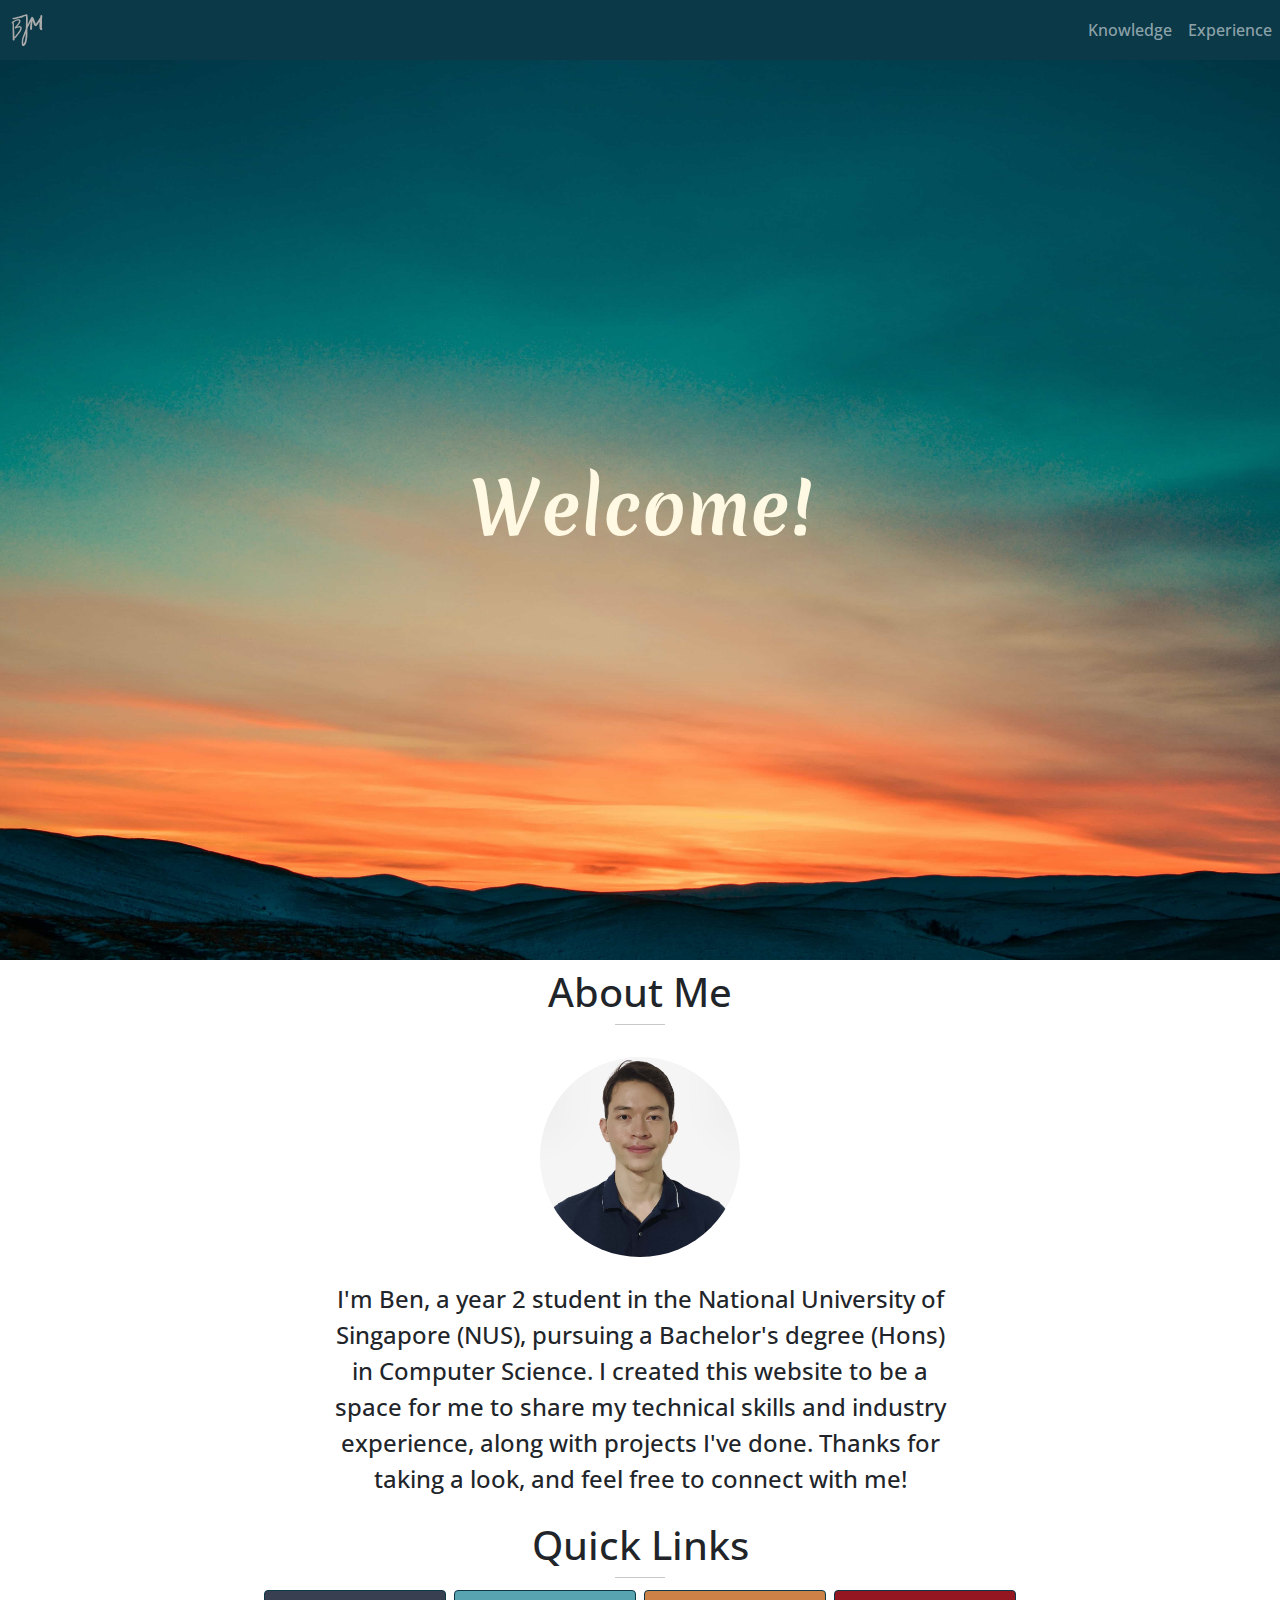
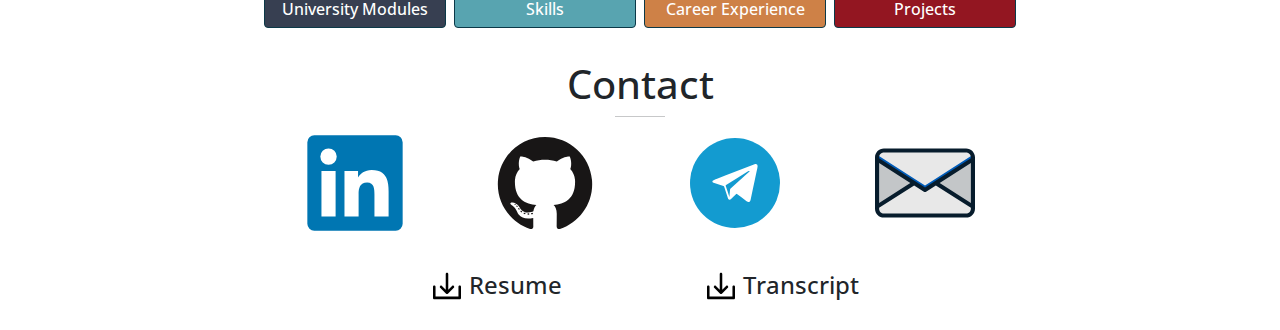
==== index.html @ 236664b8 "Updates" ====
<!DOCTYPE html>
<html lang="en">
  <head>
    <!-- Global site tag (gtag.js) - Google Analytics -->
    <script
      async
      src="https://www.googletagmanager.com/gtag/js?id=G-SVXB49MSFY"
    ></script>
    <script>
      window.dataLayer = window.dataLayer || [];
      function gtag() {
        dataLayer.push(arguments);
      }
      gtag('js', new Date());

      gtag('config', 'G-SVXB49MSFY');
    </script>
    <meta charset="UTF-8" />
    <meta http-equiv="X-UA-Compatible" content="IE=edge" />
    <meta name="viewport" content="width=device-width, initial-scale=1.0" />
    <title>Ben's Portfolio Website</title>
  <link rel="icon" href="favicon.ico"><script defer src="runtime.c217356b092f03f977b6.js"></script><script defer src="52.1e3f04ad4dcc255082f7.js"></script><script defer src="760.24a365ca13cba66b0b05.js"></script><script defer src="home.55bccfc4b41905b568b4.js"></script><link href="760.css" rel="stylesheet"><link href="home.css" rel="stylesheet"></head>
  <body>
    <div id="root"><div><nav class="navbar navbar-expand-md navbar-dark bg-primary"><a href="/" class="px-2 rounded navbar-brand"><img src="[data-uri]" alt="ben murphy brand icon"/></a><button aria-controls="responsive-navbar-nav" type="button" aria-label="Toggle navigation" class="navbar-toggler collapsed"><span class="navbar-toggler-icon"></span></button><div class="justify-content-end navbar-collapse collapse" id="basic-navbar-nav"><div class="justify-content-end navbar-nav"><div class="d-flex justify-content-end nav-item"><a href="/knowledge" data-rr-ui-event-key="/knowledge" class="px-2 nav-link">Knowledge</a></div><div class="d-flex justify-content-end nav-item"><a href="/experience" data-rr-ui-event-key="/experience" class="px-2 nav-link">Experience</a></div></div></div></nav><div class="h-100"><div style="background-image:url(59c0f4b8a3cc006a6862.jpg)" class="pRMSuhh6KM10l_cToaVJ container-fluid"><div class="qbRe5nEzopXJZU72MYlk"><h1 class="w44pbPYp20YWPincSZYt" style="transform:translateY(-200px) translateZ(0)">Welcome!</h1></div></div><div class="container-fluid"><div class="hVRzAN3r9td1y17lsSKr py-2 undefined container"><div class="row"><div class="align-items-center col"><h1 class="display-6 mb-2 text-center">About Me</h1><hr class="G1sEQb6m9oGeeUfEAtK7"/></div></div></div><div class="pt-4 row"><div class="d-flex justify-content-center col"><img src="21e5ff1b25513e3d80ad.jpg" alt="portrait photo of Ben Murphy" class="R7CqzLuoCFwR6oRO8CN4"/></div></div><div class="pt-4 justify-content-center row"><div class="align-items-center col-xl-6 col-lg-7"><p class="fs-4 text-center">I&#x27;m Ben, a year 2 student in the National University of Singapore (NUS), pursuing a Bachelor&#x27;s degree (Hons) in Computer Science. I created this website to be a space for me to share my technical skills and industry experience, along with projects I&#x27;ve done. Thanks for taking a look, and feel free to connect with me!</p></div></div></div><div class="pb-4 px-4 container-fluid"><div class=" py-2 undefined container"><div class="row"><div class="align-items-center col"><h1 class="display-6 mb-2 text-center">Quick Links</h1><hr class="G1sEQb6m9oGeeUfEAtK7"/></div></div></div><div class="container"><div class="justify-content-center row"><div class="d-flex justify-content-center align-items-stretch col-12 col-sm-3 col-xl-2 gy-1 gx-2 col"><a role="button" tabindex="0" href="/knowledge?modules" style="background-color:#373F51" class="Rr9ZcGIOJCmyn16mK4u4 w-100 btn btn-primary">University Modules</a></div><div class="d-flex justify-content-center align-items-stretch col-12 col-sm-3 col-xl-2 gy-1 gx-2 col"><a role="button" tabindex="0" href="/knowledge?skills" style="background-color:#58A4B0" class="Rr9ZcGIOJCmyn16mK4u4 w-100 btn btn-primary">Skills</a></div><div class="d-flex justify-content-center align-items-stretch col-12 col-sm-3 col-xl-2 gy-1 gx-2 col"><a role="button" tabindex="0" href="/experience?careerExperience" style="background-color:#CE8147" class="Rr9ZcGIOJCmyn16mK4u4 w-100 btn btn-primary">Career Experience</a></div><div class="d-flex justify-content-center align-items-stretch col-12 col-sm-3 col-xl-2 gy-1 gx-2 col"><a role="button" tabindex="0" href="/experience?projects" style="background-color:#931621" class="Rr9ZcGIOJCmyn16mK4u4 w-100 btn btn-primary">Projects</a></div></div></div></div><div class="container"><div class=" py-2 undefined container"><div class="row"><div class="align-items-center col"><h1 class="display-6 mb-2 text-center">Contact</h1><hr class="G1sEQb6m9oGeeUfEAtK7"/></div></div></div><div class="my-2 justify-content-center row"><div class="d-flex g-0 justify-content-center align-items-center col-xl-2 col"><a href="https://www.linkedin.com/in/ben-murphyy" target="_blank" rel="noreferrer"><img src="[data-uri]" class="R1K8k8bAfkMiVHLncb9O"/></a></div><div class="d-flex g-0 justify-content-center align-items-center col-xl-2 col"><a href="https://github.com/benmurphyy" target="_blank" rel="noreferrer"><img src="[data-uri]" class="R1K8k8bAfkMiVHLncb9O"/></a></div><div class="d-flex g-0 justify-content-center align-items-center col-xl-2 col"><a href="https://t.me/murph99" target="_blank" rel="noreferrer"><img src="[data-uri]" class="R1K8k8bAfkMiVHLncb9O"/></a></div><div class="d-flex g-0 justify-content-center align-items-center col-xl-2 col"><a href="mailto:benmurphyyy99@gmail.com" target="_blank" rel="noreferrer"><img src="[data-uri]" class="R1K8k8bAfkMiVHLncb9O"/></a></div></div><div class="py-4 justify-content-center row"><div class="d-flex flex-column align-items-center col-sm-4 col-xl-3 col"><a class="N_VRJIPBVxEiU_AF7YUX" href="static/Resume_Ben_Murphy.pdf" target="_blank" rel="noreferrer" download=""><img src="[data-uri]" class="A4PAqWRWQX_EZgDmjdd5" alt="[object Object] download link"/><h4 class="text-center my-0">Resume</h4></a></div><div class="d-flex flex-column align-items-center col-sm-4 col-xl-3 col"><a class="N_VRJIPBVxEiU_AF7YUX" href="static/Transcript_Ben_Murphy.pdf" target="_blank" rel="noreferrer" download=""><img src="[data-uri]" class="A4PAqWRWQX_EZgDmjdd5" alt="[object Object] download link"/><h4 class="text-center my-0">Transcript</h4></a></div></div></div></div></div></div>
  </body>
</html>
---- 760.css ----
@font-face{font-family:"Open Sans";src:url(f0cdede053a22b990af8.ttf)}@font-face{font-family:"Merienda-Bold";src:url(38d48e86c0ff1ff84e1d.ttf)}/*!
 * Bootstrap v5.1.3 (https://getbootstrap.com/)
 * Copyright 2011-2021 The Bootstrap Authors
 * Copyright 2011-2021 Twitter, Inc.
 * Licensed under MIT (https://github.com/twbs/bootstrap/blob/main/LICENSE)
 */:root{--bs-blue: #0d6efd;--bs-indigo: #6610f2;--bs-purple: #6f42c1;--bs-pink: #d63384;--bs-red: #dc3545;--bs-orange: #fd7e14;--bs-yellow: #ffc107;--bs-green: #198754;--bs-teal: #20c997;--bs-cyan: #0dcaf0;--bs-white: #fff;--bs-gray: #6c757d;--bs-gray-dark: #343a40;--bs-gray-100: #f8f9fa;--bs-gray-200: #e9ecef;--bs-gray-300: #dee2e6;--bs-gray-400: #ced4da;--bs-gray-500: #adb5bd;--bs-gray-600: #6c757d;--bs-gray-700: #495057;--bs-gray-800: #343a40;--bs-gray-900: #212529;--bs-primary: #0b3948;--bs-secondary: #481a0b;--bs-success: #198754;--bs-info: #0dcaf0;--bs-warning: #ffc107;--bs-danger: #dc3545;--bs-light: #dbd7d2;--bs-dark: #212529;--bs-primary-rgb: 11, 57, 72;--bs-secondary-rgb: 72, 26, 11;--bs-success-rgb: 25, 135, 84;--bs-info-rgb: 13, 202, 240;--bs-warning-rgb: 255, 193, 7;--bs-danger-rgb: 220, 53, 69;--bs-light-rgb: 219, 215, 210;--bs-dark-rgb: 33, 37, 41;--bs-white-rgb: 255, 255, 255;--bs-black-rgb: 0, 0, 0;--bs-body-color-rgb: 33, 37, 41;--bs-body-bg-rgb: 255, 255, 255;--bs-font-sans-serif: "Open Sans", sans-serif;--bs-font-monospace: SFMono-Regular, Menlo, Monaco, Consolas, "Liberation Mono", "Courier New", monospace;--bs-gradient: linear-gradient(180deg, rgba(255, 255, 255, 0.15), rgba(255, 255, 255, 0));--bs-body-font-family: var(--bs-font-sans-serif);--bs-body-font-size: 1rem;--bs-body-font-weight: 400;--bs-body-line-height: 1.5;--bs-body-color: #212529;--bs-body-bg: #fff}*,*::before,*::after{box-sizing:border-box}@media(prefers-reduced-motion: no-preference){:root{scroll-behavior:smooth}}body{margin:0;font-family:"Open Sans", sans-serif;font-family:var(--bs-body-font-family);font-size:1rem;font-size:var(--bs-body-font-size);font-weight:400;font-weight:var(--bs-body-font-weight);line-height:1.5;line-height:var(--bs-body-line-height);color:#212529;color:var(--bs-body-color);text-align:var(--bs-body-text-align);background-color:#fff;background-color:var(--bs-body-bg);-webkit-text-size-adjust:100%;-webkit-tap-highlight-color:rgba(0,0,0,0)}hr{margin:1rem 0;color:inherit;background-color:currentColor;border:0;opacity:.25}hr:not([size]){height:1px}h6,.h6,h5,.h5,h4,.h4,h3,.h3,h2,.h2,h1,.h1{margin-top:0;margin-bottom:.5rem;font-weight:500;line-height:1.2}h1,.h1{font-size:calc(1.375rem + 1.5vw)}@media(min-width: 1200px){h1,.h1{font-size:2.5rem}}h2,.h2{font-size:calc(1.325rem + 0.9vw)}@media(min-width: 1200px){h2,.h2{font-size:2rem}}h3,.h3{font-size:calc(1.3rem + 0.6vw)}@media(min-width: 1200px){h3,.h3{font-size:1.75rem}}h4,.h4{font-size:calc(1.275rem + 0.3vw)}@media(min-width: 1200px){h4,.h4{font-size:1.5rem}}h5,.h5{font-size:1.25rem}h6,.h6{font-size:1rem}p{margin-top:0;margin-bottom:1rem}abbr[title],abbr[data-bs-original-title]{-webkit-text-decoration:underline dotted;text-decoration:underline dotted;cursor:help;-webkit-text-decoration-skip-ink:none;text-decoration-skip-ink:none}address{margin-bottom:1rem;font-style:normal;line-height:inherit}ol,ul{padding-left:2rem}ol,ul,dl{margin-top:0;margin-bottom:1rem}ol ol,ul ul,ol ul,ul ol{margin-bottom:0}dt{font-weight:700}dd{margin-bottom:.5rem;margin-left:0}blockquote{margin:0 0 1rem}b,strong{font-weight:bolder}small,.small{font-size:0.875em}mark,.mark{padding:.2em;background-color:#fcf8e3}sub,sup{position:relative;font-size:0.75em;line-height:0;vertical-align:baseline}sub{bottom:-0.25em}sup{top:-0.5em}a{color:#0b3948;text-decoration:underline}a:hover{color:#092e3a}a:not([href]):not([class]),a:not([href]):not([class]):hover{color:inherit;text-decoration:none}pre,code,kbd,samp{font-family:SFMono-Regular, Menlo, Monaco, Consolas, "Liberation Mono", "Courier New", monospace;font-family:var(--bs-font-monospace);font-size:1em;direction:ltr /* rtl:ignore */;unicode-bidi:bidi-override}pre{display:block;margin-top:0;margin-bottom:1rem;overflow:auto;font-size:0.875em}pre code{font-size:inherit;color:inherit;word-break:normal}code{font-size:0.875em;color:#d63384;word-wrap:break-word}a>code{color:inherit}kbd{padding:.2rem .4rem;font-size:0.875em;color:#fff;background-color:#212529;border-radius:.2rem}kbd kbd{padding:0;font-size:1em;font-weight:700}figure{margin:0 0 1rem}img,svg{vertical-align:middle}table{caption-side:bottom;border-collapse:collapse}caption{padding-top:.5rem;padding-bottom:.5rem;color:#6c757d;text-align:left}th{text-align:inherit;text-align:-webkit-match-parent}thead,tbody,tfoot,tr,td,th{border-color:inherit;border-style:solid;border-width:0}label{display:inline-block}button{border-radius:0}button:focus:not(.focus-visible){outline:0}button:focus:not(:focus-visible){outline:0}input,button,select,optgroup,textarea{margin:0;font-family:inherit;font-size:inherit;line-height:inherit}button,select{text-transform:none}[role=button]{cursor:pointer}select{word-wrap:normal}select:disabled{opacity:1}[list]::-webkit-calendar-picker-indicator{display:none}button,[type=button],[type=reset],[type=submit]{-webkit-appearance:button}button:not(:disabled),[type=button]:not(:disabled),[type=reset]:not(:disabled),[type=submit]:not(:disabled){cursor:pointer}::-moz-focus-inner{padding:0;border-style:none}textarea{resize:vertical}fieldset{min-width:0;padding:0;margin:0;border:0}legend{float:left;width:100%;padding:0;margin-bottom:.5rem;font-size:calc(1.275rem + 0.3vw);line-height:inherit}@media(min-width: 1200px){legend{font-size:1.5rem}}legend+*{clear:left}::-webkit-datetime-edit-fields-wrapper,::-webkit-datetime-edit-text,::-webkit-datetime-edit-minute,::-webkit-datetime-edit-hour-field,::-webkit-datetime-edit-day-field,::-webkit-datetime-edit-month-field,::-webkit-datetime-edit-year-field{padding:0}::-webkit-inner-spin-button{height:auto}[type=search]{outline-offset:-2px;-webkit-appearance:textfield}::-webkit-search-decoration{-webkit-appearance:none}::-webkit-color-swatch-wrapper{padding:0}::-webkit-file-upload-button{font:inherit}::file-selector-button{font:inherit}::-webkit-file-upload-button{font:inherit;-webkit-appearance:button}output{display:inline-block}iframe{border:0}summary{display:list-item;cursor:pointer}progress{vertical-align:baseline}[hidden]{display:none !important}.lead{font-size:1.25rem;font-weight:300}.display-1{font-size:calc(1.625rem + 4.5vw);font-weight:300;line-height:1.2}@media(min-width: 1200px){.display-1{font-size:5rem}}.display-2{font-size:calc(1.575rem + 3.9vw);font-weight:300;line-height:1.2}@media(min-width: 1200px){.display-2{font-size:4.5rem}}.display-3{font-size:calc(1.525rem + 3.3vw);font-weight:300;line-height:1.2}@media(min-width: 1200px){.display-3{font-size:4rem}}.display-4{font-size:calc(1.475rem + 2.7vw);font-weight:300;line-height:1.2}@media(min-width: 1200px){.display-4{font-size:3.5rem}}.display-5{font-size:calc(1.425rem + 2.1vw);font-weight:300;line-height:1.2}@media(min-width: 1200px){.display-5{font-size:3rem}}.display-6{font-size:calc(1.375rem + 1.5vw);font-weight:300;line-height:1.2}@media(min-width: 1200px){.display-6{font-size:2.5rem}}.list-unstyled{padding-left:0;list-style:none}.list-inline{padding-left:0;list-style:none}.list-inline-item{display:inline-block}.list-inline-item:not(:last-child){margin-right:.5rem}.initialism{font-size:0.875em;text-transform:uppercase}.blockquote{margin-bottom:1rem;font-size:1.25rem}.blockquote>:last-child{margin-bottom:0}.blockquote-footer{margin-top:-1rem;margin-bottom:1rem;font-size:0.875em;color:#6c757d}.blockquote-footer::before{content:"— "}.img-fluid{max-width:100%;height:auto}.img-thumbnail{padding:.25rem;background-color:#fff;border:1px solid #dee2e6;border-radius:.25rem;max-width:100%;height:auto}.figure{display:inline-block}.figure-img{margin-bottom:.5rem;line-height:1}.figure-caption{font-size:0.875em;color:#6c757d}.container,.container-fluid,.container-xxl,.container-xl,.container-lg,.container-md,.container-sm{width:100%;padding-right:0.75rem;padding-right:var(--bs-gutter-x, 0.75rem);padding-left:0.75rem;padding-left:var(--bs-gutter-x, 0.75rem);margin-right:auto;margin-left:auto}@media(min-width: 576px){.container-sm,.container{max-width:540px}}@media(min-width: 768px){.container-md,.container-sm,.container{max-width:720px}}@media(min-width: 992px){.container-lg,.container-md,.container-sm,.container{max-width:960px}}@media(min-width: 1200px){.container-xl,.container-lg,.container-md,.container-sm,.container{max-width:1140px}}@media(min-width: 1400px){.container-xxl,.container-xl,.container-lg,.container-md,.container-sm,.container{max-width:1320px}}.row{--bs-gutter-x: 1.5rem;--bs-gutter-y: 0;display:flex;flex-wrap:wrap;margin-top:calc(-1*var(--bs-gutter-y));margin-right:calc(-0.5*var(--bs-gutter-x));margin-left:calc(-0.5*var(--bs-gutter-x))}.row>*{flex-shrink:0;width:100%;max-width:100%;padding-right:calc(var(--bs-gutter-x)*.5);padding-left:calc(var(--bs-gutter-x)*.5);margin-top:var(--bs-gutter-y)}.col{flex:1 0 0%}.row-cols-auto>*{flex:0 0 auto;width:auto}.row-cols-1>*{flex:0 0 auto;width:100%}.row-cols-2>*{flex:0 0 auto;width:50%}.row-cols-3>*{flex:0 0 auto;width:33.3333333333%}.row-cols-4>*{flex:0 0 auto;width:25%}.row-cols-5>*{flex:0 0 auto;width:20%}.row-cols-6>*{flex:0 0 auto;width:16.6666666667%}.col-auto{flex:0 0 auto;width:auto}.col-1{flex:0 0 auto;width:8.33333333%}.col-2{flex:0 0 auto;width:16.66666667%}.col-3{flex:0 0 auto;width:25%}.col-4{flex:0 0 auto;width:33.33333333%}.col-5{flex:0 0 auto;width:41.66666667%}.col-6{flex:0 0 auto;width:50%}.col-7{flex:0 0 auto;width:58.33333333%}.col-8{flex:0 0 auto;width:66.66666667%}.col-9{flex:0 0 auto;width:75%}.col-10{flex:0 0 auto;width:83.33333333%}.col-11{flex:0 0 auto;width:91.66666667%}.col-12{flex:0 0 auto;width:100%}.offset-1{margin-left:8.33333333%}.offset-2{margin-left:16.66666667%}.offset-3{margin-left:25%}.offset-4{margin-left:33.33333333%}.offset-5{margin-left:41.66666667%}.offset-6{margin-left:50%}.offset-7{margin-left:58.33333333%}.offset-8{margin-left:66.66666667%}.offset-9{margin-left:75%}.offset-10{margin-left:83.33333333%}.offset-11{margin-left:91.66666667%}.g-0,.gx-0{--bs-gutter-x: 0}.g-0,.gy-0{--bs-gutter-y: 0}.g-1,.gx-1{--bs-gutter-x: 0.25rem}.g-1,.gy-1{--bs-gutter-y: 0.25rem}.g-2,.gx-2{--bs-gutter-x: 0.5rem}.g-2,.gy-2{--bs-gutter-y: 0.5rem}.g-3,.gx-3{--bs-gutter-x: 1rem}.g-3,.gy-3{--bs-gutter-y: 1rem}.g-4,.gx-4{--bs-gutter-x: 1.5rem}.g-4,.gy-4{--bs-gutter-y: 1.5rem}.g-5,.gx-5{--bs-gutter-x: 3rem}.g-5,.gy-5{--bs-gutter-y: 3rem}@media(min-width: 576px){.col-sm{flex:1 0 0%}.row-cols-sm-auto>*{flex:0 0 auto;width:auto}.row-cols-sm-1>*{flex:0 0 auto;width:100%}.row-cols-sm-2>*{flex:0 0 auto;width:50%}.row-cols-sm-3>*{flex:0 0 auto;width:33.3333333333%}.row-cols-sm-4>*{flex:0 0 auto;width:25%}.row-cols-sm-5>*{flex:0 0 auto;width:20%}.row-cols-sm-6>*{flex:0 0 auto;width:16.6666666667%}.col-sm-auto{flex:0 0 auto;width:auto}.col-sm-1{flex:0 0 auto;width:8.33333333%}.col-sm-2{flex:0 0 auto;width:16.66666667%}.col-sm-3{flex:0 0 auto;width:25%}.col-sm-4{flex:0 0 auto;width:33.33333333%}.col-sm-5{flex:0 0 auto;width:41.66666667%}.col-sm-6{flex:0 0 auto;width:50%}.col-sm-7{flex:0 0 auto;width:58.33333333%}.col-sm-8{flex:0 0 auto;width:66.66666667%}.col-sm-9{flex:0 0 auto;width:75%}.col-sm-10{flex:0 0 auto;width:83.33333333%}.col-sm-11{flex:0 0 auto;width:91.66666667%}.col-sm-12{flex:0 0 auto;width:100%}.offset-sm-0{margin-left:0}.offset-sm-1{margin-left:8.33333333%}.offset-sm-2{margin-left:16.66666667%}.offset-sm-3{margin-left:25%}.offset-sm-4{margin-left:33.33333333%}.offset-sm-5{margin-left:41.66666667%}.offset-sm-6{margin-left:50%}.offset-sm-7{margin-left:58.33333333%}.offset-sm-8{margin-left:66.66666667%}.offset-sm-9{margin-left:75%}.offset-sm-10{margin-left:83.33333333%}.offset-sm-11{margin-left:91.66666667%}.g-sm-0,.gx-sm-0{--bs-gutter-x: 0}.g-sm-0,.gy-sm-0{--bs-gutter-y: 0}.g-sm-1,.gx-sm-1{--bs-gutter-x: 0.25rem}.g-sm-1,.gy-sm-1{--bs-gutter-y: 0.25rem}.g-sm-2,.gx-sm-2{--bs-gutter-x: 0.5rem}.g-sm-2,.gy-sm-2{--bs-gutter-y: 0.5rem}.g-sm-3,.gx-sm-3{--bs-gutter-x: 1rem}.g-sm-3,.gy-sm-3{--bs-gutter-y: 1rem}.g-sm-4,.gx-sm-4{--bs-gutter-x: 1.5rem}.g-sm-4,.gy-sm-4{--bs-gutter-y: 1.5rem}.g-sm-5,.gx-sm-5{--bs-gutter-x: 3rem}.g-sm-5,.gy-sm-5{--bs-gutter-y: 3rem}}@media(min-width: 768px){.col-md{flex:1 0 0%}.row-cols-md-auto>*{flex:0 0 auto;width:auto}.row-cols-md-1>*{flex:0 0 auto;width:100%}.row-cols-md-2>*{flex:0 0 auto;width:50%}.row-cols-md-3>*{flex:0 0 auto;width:33.3333333333%}.row-cols-md-4>*{flex:0 0 auto;width:25%}.row-cols-md-5>*{flex:0 0 auto;width:20%}.row-cols-md-6>*{flex:0 0 auto;width:16.6666666667%}.col-md-auto{flex:0 0 auto;width:auto}.col-md-1{flex:0 0 auto;width:8.33333333%}.col-md-2{flex:0 0 auto;width:16.66666667%}.col-md-3{flex:0 0 auto;width:25%}.col-md-4{flex:0 0 auto;width:33.33333333%}.col-md-5{flex:0 0 auto;width:41.66666667%}.col-md-6{flex:0 0 auto;width:50%}.col-md-7{flex:0 0 auto;width:58.33333333%}.col-md-8{flex:0 0 auto;width:66.66666667%}.col-md-9{flex:0 0 auto;width:75%}.col-md-10{flex:0 0 auto;width:83.33333333%}.col-md-11{flex:0 0 auto;width:91.66666667%}.col-md-12{flex:0 0 auto;width:100%}.offset-md-0{margin-left:0}.offset-md-1{margin-left:8.33333333%}.offset-md-2{margin-left:16.66666667%}.offset-md-3{margin-left:25%}.offset-md-4{margin-left:33.33333333%}.offset-md-5{margin-left:41.66666667%}.offset-md-6{margin-left:50%}.offset-md-7{margin-left:58.33333333%}.offset-md-8{margin-left:66.66666667%}.offset-md-9{margin-left:75%}.offset-md-10{margin-left:83.33333333%}.offset-md-11{margin-left:91.66666667%}.g-md-0,.gx-md-0{--bs-gutter-x: 0}.g-md-0,.gy-md-0{--bs-gutter-y: 0}.g-md-1,.gx-md-1{--bs-gutter-x: 0.25rem}.g-md-1,.gy-md-1{--bs-gutter-y: 0.25rem}.g-md-2,.gx-md-2{--bs-gutter-x: 0.5rem}.g-md-2,.gy-md-2{--bs-gutter-y: 0.5rem}.g-md-3,.gx-md-3{--bs-gutter-x: 1rem}.g-md-3,.gy-md-3{--bs-gutter-y: 1rem}.g-md-4,.gx-md-4{--bs-gutter-x: 1.5rem}.g-md-4,.gy-md-4{--bs-gutter-y: 1.5rem}.g-md-5,.gx-md-5{--bs-gutter-x: 3rem}.g-md-5,.gy-md-5{--bs-gutter-y: 3rem}}@media(min-width: 992px){.col-lg{flex:1 0 0%}.row-cols-lg-auto>*{flex:0 0 auto;width:auto}.row-cols-lg-1>*{flex:0 0 auto;width:100%}.row-cols-lg-2>*{flex:0 0 auto;width:50%}.row-cols-lg-3>*{flex:0 0 auto;width:33.3333333333%}.row-cols-lg-4>*{flex:0 0 auto;width:25%}.row-cols-lg-5>*{flex:0 0 auto;width:20%}.row-cols-lg-6>*{flex:0 0 auto;width:16.6666666667%}.col-lg-auto{flex:0 0 auto;width:auto}.col-lg-1{flex:0 0 auto;width:8.33333333%}.col-lg-2{flex:0 0 auto;width:16.66666667%}.col-lg-3{flex:0 0 auto;width:25%}.col-lg-4{flex:0 0 auto;width:33.33333333%}.col-lg-5{flex:0 0 auto;width:41.66666667%}.col-lg-6{flex:0 0 auto;width:50%}.col-lg-7{flex:0 0 auto;width:58.33333333%}.col-lg-8{flex:0 0 auto;width:66.66666667%}.col-lg-9{flex:0 0 auto;width:75%}.col-lg-10{flex:0 0 auto;width:83.33333333%}.col-lg-11{flex:0 0 auto;width:91.66666667%}.col-lg-12{flex:0 0 auto;width:100%}.offset-lg-0{margin-left:0}.offset-lg-1{margin-left:8.33333333%}.offset-lg-2{margin-left:16.66666667%}.offset-lg-3{margin-left:25%}.offset-lg-4{margin-left:33.33333333%}.offset-lg-5{margin-left:41.66666667%}.offset-lg-6{margin-left:50%}.offset-lg-7{margin-left:58.33333333%}.offset-lg-8{margin-left:66.66666667%}.offset-lg-9{margin-left:75%}.offset-lg-10{margin-left:83.33333333%}.offset-lg-11{margin-left:91.66666667%}.g-lg-0,.gx-lg-0{--bs-gutter-x: 0}.g-lg-0,.gy-lg-0{--bs-gutter-y: 0}.g-lg-1,.gx-lg-1{--bs-gutter-x: 0.25rem}.g-lg-1,.gy-lg-1{--bs-gutter-y: 0.25rem}.g-lg-2,.gx-lg-2{--bs-gutter-x: 0.5rem}.g-lg-2,.gy-lg-2{--bs-gutter-y: 0.5rem}.g-lg-3,.gx-lg-3{--bs-gutter-x: 1rem}.g-lg-3,.gy-lg-3{--bs-gutter-y: 1rem}.g-lg-4,.gx-lg-4{--bs-gutter-x: 1.5rem}.g-lg-4,.gy-lg-4{--bs-gutter-y: 1.5rem}.g-lg-5,.gx-lg-5{--bs-gutter-x: 3rem}.g-lg-5,.gy-lg-5{--bs-gutter-y: 3rem}}@media(min-width: 1200px){.col-xl{flex:1 0 0%}.row-cols-xl-auto>*{flex:0 0 auto;width:auto}.row-cols-xl-1>*{flex:0 0 auto;width:100%}.row-cols-xl-2>*{flex:0 0 auto;width:50%}.row-cols-xl-3>*{flex:0 0 auto;width:33.3333333333%}.row-cols-xl-4>*{flex:0 0 auto;width:25%}.row-cols-xl-5>*{flex:0 0 auto;width:20%}.row-cols-xl-6>*{flex:0 0 auto;width:16.6666666667%}.col-xl-auto{flex:0 0 auto;width:auto}.col-xl-1{flex:0 0 auto;width:8.33333333%}.col-xl-2{flex:0 0 auto;width:16.66666667%}.col-xl-3{flex:0 0 auto;width:25%}.col-xl-4{flex:0 0 auto;width:33.33333333%}.col-xl-5{flex:0 0 auto;width:41.66666667%}.col-xl-6{flex:0 0 auto;width:50%}.col-xl-7{flex:0 0 auto;width:58.33333333%}.col-xl-8{flex:0 0 auto;width:66.66666667%}.col-xl-9{flex:0 0 auto;width:75%}.col-xl-10{flex:0 0 auto;width:83.33333333%}.col-xl-11{flex:0 0 auto;width:91.66666667%}.col-xl-12{flex:0 0 auto;width:100%}.offset-xl-0{margin-left:0}.offset-xl-1{margin-left:8.33333333%}.offset-xl-2{margin-left:16.66666667%}.offset-xl-3{margin-left:25%}.offset-xl-4{margin-left:33.33333333%}.offset-xl-5{margin-left:41.66666667%}.offset-xl-6{margin-left:50%}.offset-xl-7{margin-left:58.33333333%}.offset-xl-8{margin-left:66.66666667%}.offset-xl-9{margin-left:75%}.offset-xl-10{margin-left:83.33333333%}.offset-xl-11{margin-left:91.66666667%}.g-xl-0,.gx-xl-0{--bs-gutter-x: 0}.g-xl-0,.gy-xl-0{--bs-gutter-y: 0}.g-xl-1,.gx-xl-1{--bs-gutter-x: 0.25rem}.g-xl-1,.gy-xl-1{--bs-gutter-y: 0.25rem}.g-xl-2,.gx-xl-2{--bs-gutter-x: 0.5rem}.g-xl-2,.gy-xl-2{--bs-gutter-y: 0.5rem}.g-xl-3,.gx-xl-3{--bs-gutter-x: 1rem}.g-xl-3,.gy-xl-3{--bs-gutter-y: 1rem}.g-xl-4,.gx-xl-4{--bs-gutter-x: 1.5rem}.g-xl-4,.gy-xl-4{--bs-gutter-y: 1.5rem}.g-xl-5,.gx-xl-5{--bs-gutter-x: 3rem}.g-xl-5,.gy-xl-5{--bs-gutter-y: 3rem}}@media(min-width: 1400px){.col-xxl{flex:1 0 0%}.row-cols-xxl-auto>*{flex:0 0 auto;width:auto}.row-cols-xxl-1>*{flex:0 0 auto;width:100%}.row-cols-xxl-2>*{flex:0 0 auto;width:50%}.row-cols-xxl-3>*{flex:0 0 auto;width:33.3333333333%}.row-cols-xxl-4>*{flex:0 0 auto;width:25%}.row-cols-xxl-5>*{flex:0 0 auto;width:20%}.row-cols-xxl-6>*{flex:0 0 auto;width:16.6666666667%}.col-xxl-auto{flex:0 0 auto;width:auto}.col-xxl-1{flex:0 0 auto;width:8.33333333%}.col-xxl-2{flex:0 0 auto;width:16.66666667%}.col-xxl-3{flex:0 0 auto;width:25%}.col-xxl-4{flex:0 0 auto;width:33.33333333%}.col-xxl-5{flex:0 0 auto;width:41.66666667%}.col-xxl-6{flex:0 0 auto;width:50%}.col-xxl-7{flex:0 0 auto;width:58.33333333%}.col-xxl-8{flex:0 0 auto;width:66.66666667%}.col-xxl-9{flex:0 0 auto;width:75%}.col-xxl-10{flex:0 0 auto;width:83.33333333%}.col-xxl-11{flex:0 0 auto;width:91.66666667%}.col-xxl-12{flex:0 0 auto;width:100%}.offset-xxl-0{margin-left:0}.offset-xxl-1{margin-left:8.33333333%}.offset-xxl-2{margin-left:16.66666667%}.offset-xxl-3{margin-left:25%}.offset-xxl-4{margin-left:33.33333333%}.offset-xxl-5{margin-left:41.66666667%}.offset-xxl-6{margin-left:50%}.offset-xxl-7{margin-left:58.33333333%}.offset-xxl-8{margin-left:66.66666667%}.offset-xxl-9{margin-left:75%}.offset-xxl-10{margin-left:83.33333333%}.offset-xxl-11{margin-left:91.66666667%}.g-xxl-0,.gx-xxl-0{--bs-gutter-x: 0}.g-xxl-0,.gy-xxl-0{--bs-gutter-y: 0}.g-xxl-1,.gx-xxl-1{--bs-gutter-x: 0.25rem}.g-xxl-1,.gy-xxl-1{--bs-gutter-y: 0.25rem}.g-xxl-2,.gx-xxl-2{--bs-gutter-x: 0.5rem}.g-xxl-2,.gy-xxl-2{--bs-gutter-y: 0.5rem}.g-xxl-3,.gx-xxl-3{--bs-gutter-x: 1rem}.g-xxl-3,.gy-xxl-3{--bs-gutter-y: 1rem}.g-xxl-4,.gx-xxl-4{--bs-gutter-x: 1.5rem}.g-xxl-4,.gy-xxl-4{--bs-gutter-y: 1.5rem}.g-xxl-5,.gx-xxl-5{--bs-gutter-x: 3rem}.g-xxl-5,.gy-xxl-5{--bs-gutter-y: 3rem}}.table{--bs-table-bg: transparent;--bs-table-accent-bg: transparent;--bs-table-striped-color: #212529;--bs-table-striped-bg: rgba(0, 0, 0, 0.05);--bs-table-active-color: #212529;--bs-table-active-bg: rgba(0, 0, 0, 0.1);--bs-table-hover-color: #212529;--bs-table-hover-bg: rgba(0, 0, 0, 0.075);width:100%;margin-bottom:1rem;color:#212529;vertical-align:top;border-color:#dee2e6}.table>:not(caption)>*>*{padding:.5rem .5rem;background-color:var(--bs-table-bg);border-bottom-width:1px;box-shadow:inset 0 0 0 9999px var(--bs-table-accent-bg)}.table>tbody{vertical-align:inherit}.table>thead{vertical-align:bottom}.table>:not(:first-child){border-top:2px solid currentColor}.caption-top{caption-side:top}.table-sm>:not(caption)>*>*{padding:.25rem .25rem}.table-bordered>:not(caption)>*{border-width:1px 0}.table-bordered>:not(caption)>*>*{border-width:0 1px}.table-borderless>:not(caption)>*>*{border-bottom-width:0}.table-borderless>:not(:first-child){border-top-width:0}.table-striped>tbody>tr:nth-of-type(odd)>*{--bs-table-accent-bg: var(--bs-table-striped-bg);color:var(--bs-table-striped-color)}.table-active{--bs-table-accent-bg: var(--bs-table-active-bg);color:var(--bs-table-active-color)}.table-hover>tbody>tr:hover>*{--bs-table-accent-bg: var(--bs-table-hover-bg);color:var(--bs-table-hover-color)}.table-primary{--bs-table-bg: #ced7da;--bs-table-striped-bg: #c4cccf;--bs-table-striped-color: #000;--bs-table-active-bg: #b9c2c4;--bs-table-active-color: #000;--bs-table-hover-bg: #bfc7ca;--bs-table-hover-color: #000;color:#000;border-color:#b9c2c4}.table-secondary{--bs-table-bg: #dad1ce;--bs-table-striped-bg: #cfc7c4;--bs-table-striped-color: #000;--bs-table-active-bg: #c4bcb9;--bs-table-active-color: #000;--bs-table-hover-bg: #cac1bf;--bs-table-hover-color: #000;color:#000;border-color:#c4bcb9}.table-success{--bs-table-bg: #d1e7dd;--bs-table-striped-bg: #c7dbd2;--bs-table-striped-color: #000;--bs-table-active-bg: #bcd0c7;--bs-table-active-color: #000;--bs-table-hover-bg: #c1d6cc;--bs-table-hover-color: #000;color:#000;border-color:#bcd0c7}.table-info{--bs-table-bg: #cff4fc;--bs-table-striped-bg: #c5e8ef;--bs-table-striped-color: #000;--bs-table-active-bg: #badce3;--bs-table-active-color: #000;--bs-table-hover-bg: #bfe2e9;--bs-table-hover-color: #000;color:#000;border-color:#badce3}.table-warning{--bs-table-bg: #fff3cd;--bs-table-striped-bg: #f2e7c3;--bs-table-striped-color: #000;--bs-table-active-bg: #e6dbb9;--bs-table-active-color: #000;--bs-table-hover-bg: #ece1be;--bs-table-hover-color: #000;color:#000;border-color:#e6dbb9}.table-danger{--bs-table-bg: #f8d7da;--bs-table-striped-bg: #eccccf;--bs-table-striped-color: #000;--bs-table-active-bg: #dfc2c4;--bs-table-active-color: #000;--bs-table-hover-bg: #e5c7ca;--bs-table-hover-color: #000;color:#000;border-color:#dfc2c4}.table-light{--bs-table-bg: #dbd7d2;--bs-table-striped-bg: #d0ccc8;--bs-table-striped-color: #000;--bs-table-active-bg: #c5c2bd;--bs-table-active-color: #000;--bs-table-hover-bg: #cbc7c2;--bs-table-hover-color: #000;color:#000;border-color:#c5c2bd}.table-dark{--bs-table-bg: #212529;--bs-table-striped-bg: #2c3034;--bs-table-striped-color: #fff;--bs-table-active-bg: #373b3e;--bs-table-active-color: #fff;--bs-table-hover-bg: #323539;--bs-table-hover-color: #fff;color:#fff;border-color:#373b3e}.table-responsive{overflow-x:auto;-webkit-overflow-scrolling:touch}@media(max-width: 575.98px){.table-responsive-sm{overflow-x:auto;-webkit-overflow-scrolling:touch}}@media(max-width: 767.98px){.table-responsive-md{overflow-x:auto;-webkit-overflow-scrolling:touch}}@media(max-width: 991.98px){.table-responsive-lg{overflow-x:auto;-webkit-overflow-scrolling:touch}}@media(max-width: 1199.98px){.table-responsive-xl{overflow-x:auto;-webkit-overflow-scrolling:touch}}@media(max-width: 1399.98px){.table-responsive-xxl{overflow-x:auto;-webkit-overflow-scrolling:touch}}.form-label{margin-bottom:.5rem}.col-form-label{padding-top:calc(0.375rem + 1px);padding-bottom:calc(0.375rem + 1px);margin-bottom:0;font-size:inherit;line-height:1.5}.col-form-label-lg{padding-top:calc(0.5rem + 1px);padding-bottom:calc(0.5rem + 1px);font-size:1.25rem}.col-form-label-sm{padding-top:calc(0.25rem + 1px);padding-bottom:calc(0.25rem + 1px);font-size:0.875rem}.form-text{margin-top:.25rem;font-size:0.875em;color:#6c757d}.form-control{display:block;width:100%;padding:.375rem .75rem;font-size:1rem;font-weight:400;line-height:1.5;color:#212529;background-color:#fff;background-clip:padding-box;border:1px solid #ced4da;-webkit-appearance:none;appearance:none;border-radius:.25rem;transition:border-color .15s ease-in-out,box-shadow .15s ease-in-out}@media(prefers-reduced-motion: reduce){.form-control{transition:none}}.form-control[type=file]{overflow:hidden}.form-control[type=file]:not(:disabled):not([readonly]){cursor:pointer}.form-control:focus{color:#212529;background-color:#fff;border-color:#859ca4;outline:0;box-shadow:0 0 0 .25rem rgba(11,57,72,.25)}.form-control::-webkit-date-and-time-value{height:1.5em}.form-control::-webkit-input-placeholder{color:#6c757d;opacity:1}.form-control:-ms-input-placeholder{color:#6c757d;opacity:1}.form-control::placeholder{color:#6c757d;opacity:1}.form-control:disabled,.form-control[readonly]{background-color:#e9ecef;opacity:1}[dir="ltr"] .form-control::-webkit-file-upload-button{margin-right:.75rem}[dir="ltr"] .form-control::file-selector-button{margin-right:.75rem}[dir="rtl"] .form-control::-webkit-file-upload-button{margin-left:.75rem}[dir="rtl"] .form-control::file-selector-button{margin-left:.75rem}[dir="ltr"] .form-control::-webkit-file-upload-button{border-right-width:1px}[dir="ltr"] .form-control::file-selector-button{border-right-width:1px}[dir="rtl"] .form-control::-webkit-file-upload-button{border-left-width:1px}[dir="rtl"] .form-control::file-selector-button{border-left-width:1px}.form-control::-webkit-file-upload-button{padding:.375rem .75rem;margin:-0.375rem -0.75rem;color:#212529;background-color:#e9ecef;pointer-events:none;border-color:inherit;border-style:solid;border-width:0;border-radius:0;-webkit-transition:color .15s ease-in-out,background-color .15s ease-in-out,border-color .15s ease-in-out,box-shadow .15s ease-in-out;transition:color .15s ease-in-out,background-color .15s ease-in-out,border-color .15s ease-in-out,box-shadow .15s ease-in-out}.form-control::file-selector-button{padding:.375rem .75rem;margin:-0.375rem -0.75rem;color:#212529;background-color:#e9ecef;pointer-events:none;border-color:inherit;border-style:solid;border-width:0;border-radius:0;transition:color .15s ease-in-out,background-color .15s ease-in-out,border-color .15s ease-in-out,box-shadow .15s ease-in-out}@media(prefers-reduced-motion: reduce){.form-control::-webkit-file-upload-button{-webkit-transition:none;transition:none}.form-control::file-selector-button{transition:none}}.form-control:hover:not(:disabled):not([readonly])::-webkit-file-upload-button{background-color:#dde0e3}.form-control:hover:not(:disabled):not([readonly])::file-selector-button{background-color:#dde0e3}[dir="ltr"] .form-control::-webkit-file-upload-button{margin-right:.75rem}[dir="rtl"] .form-control::-webkit-file-upload-button{margin-left:.75rem}[dir="ltr"] .form-control::-webkit-file-upload-button{border-right-width:1px}[dir="rtl"] .form-control::-webkit-file-upload-button{border-left-width:1px}.form-control::-webkit-file-upload-button{padding:.375rem .75rem;margin:-0.375rem -0.75rem;color:#212529;background-color:#e9ecef;pointer-events:none;border-color:inherit;border-style:solid;border-width:0;border-radius:0;-webkit-transition:color .15s ease-in-out,background-color .15s ease-in-out,border-color .15s ease-in-out,box-shadow .15s ease-in-out;transition:color .15s ease-in-out,background-color .15s ease-in-out,border-color .15s ease-in-out,box-shadow .15s ease-in-out}@media(prefers-reduced-motion: reduce){.form-control::-webkit-file-upload-button{-webkit-transition:none;transition:none}}.form-control:hover:not(:disabled):not([readonly])::-webkit-file-upload-button{background-color:#dde0e3}.form-control-plaintext{display:block;width:100%;padding:.375rem 0;margin-bottom:0;line-height:1.5;color:#212529;background-color:rgba(0,0,0,0);border:solid rgba(0,0,0,0);border-width:1px 0}.form-control-plaintext.form-control-sm,.form-control-plaintext.form-control-lg{padding-right:0;padding-left:0}.form-control-sm{min-height:calc(1.5em + 0.5rem + 2px);padding:.25rem .5rem;font-size:0.875rem;border-radius:.2rem}[dir="ltr"] .form-control-sm::-webkit-file-upload-button{margin-right:.5rem}[dir="ltr"] .form-control-sm::file-selector-button{margin-right:.5rem}[dir="rtl"] .form-control-sm::-webkit-file-upload-button{margin-left:.5rem}[dir="rtl"] .form-control-sm::file-selector-button{margin-left:.5rem}.form-control-sm::-webkit-file-upload-button{padding:.25rem .5rem;margin:-0.25rem -0.5rem}.form-control-sm::file-selector-button{padding:.25rem .5rem;margin:-0.25rem -0.5rem}[dir="ltr"] .form-control-sm::-webkit-file-upload-button{margin-right:.5rem}[dir="rtl"] .form-control-sm::-webkit-file-upload-button{margin-left:.5rem}.form-control-sm::-webkit-file-upload-button{padding:.25rem .5rem;margin:-0.25rem -0.5rem}.form-control-lg{min-height:calc(1.5em + 1rem + 2px);padding:.5rem 1rem;font-size:1.25rem;border-radius:.3rem}[dir="ltr"] .form-control-lg::-webkit-file-upload-button{margin-right:1rem}[dir="ltr"] .form-control-lg::file-selector-button{margin-right:1rem}[dir="rtl"] .form-control-lg::-webkit-file-upload-button{margin-left:1rem}[dir="rtl"] .form-control-lg::file-selector-button{margin-left:1rem}.form-control-lg::-webkit-file-upload-button{padding:.5rem 1rem;margin:-0.5rem -1rem}.form-control-lg::file-selector-button{padding:.5rem 1rem;margin:-0.5rem -1rem}[dir="ltr"] .form-control-lg::-webkit-file-upload-button{margin-right:1rem}[dir="rtl"] .form-control-lg::-webkit-file-upload-button{margin-left:1rem}.form-control-lg::-webkit-file-upload-button{padding:.5rem 1rem;margin:-0.5rem -1rem}textarea.form-control{min-height:calc(1.5em + 0.75rem + 2px)}textarea.form-control-sm{min-height:calc(1.5em + 0.5rem + 2px)}textarea.form-control-lg{min-height:calc(1.5em + 1rem + 2px)}.form-control-color{width:3rem;height:auto;padding:.375rem}.form-control-color:not(:disabled):not([readonly]){cursor:pointer}.form-control-color::-moz-color-swatch{height:1.5em;border-radius:.25rem}.form-control-color::-webkit-color-swatch{height:1.5em;border-radius:.25rem}.form-select{display:block;width:100%;padding:.375rem 2.25rem .375rem .75rem;-moz-padding-start:calc(0.75rem - 3px);font-size:1rem;font-weight:400;line-height:1.5;color:#212529;background-color:#fff;background-image:url("data:image/svg+xml,%3csvg xmlns=%27http://www.w3.org/2000/svg%27 viewBox=%270 0 16 16%27%3e%3cpath fill=%27none%27 stroke=%27%23343a40%27 stroke-linecap=%27round%27 stroke-linejoin=%27round%27 stroke-width=%272%27 d=%27M2 5l6 6 6-6%27/%3e%3c/svg%3e");background-repeat:no-repeat;background-position:right .75rem center;background-size:16px 12px;border:1px solid #ced4da;border-radius:.25rem;transition:border-color .15s ease-in-out,box-shadow .15s ease-in-out;-webkit-appearance:none;appearance:none}@media(prefers-reduced-motion: reduce){.form-select{transition:none}}.form-select:focus{border-color:#859ca4;outline:0;box-shadow:0 0 0 .25rem rgba(11,57,72,.25)}.form-select[multiple],.form-select[size]:not([size="1"]){padding-right:.75rem;background-image:none}.form-select:disabled{background-color:#e9ecef}.form-select:-moz-focusring{color:rgba(0,0,0,0);text-shadow:0 0 0 #212529}.form-select-sm{padding-top:.25rem;padding-bottom:.25rem;padding-left:.5rem;font-size:0.875rem;border-radius:.2rem}.form-select-lg{padding-top:.5rem;padding-bottom:.5rem;padding-left:1rem;font-size:1.25rem;border-radius:.3rem}.form-check{display:block;min-height:1.5rem;padding-left:1.5em;margin-bottom:.125rem}.form-check .form-check-input{float:left;margin-left:-1.5em}.form-check-input{width:1em;height:1em;margin-top:.25em;vertical-align:top;background-color:#fff;background-repeat:no-repeat;background-position:center;background-size:contain;border:1px solid rgba(0,0,0,.25);-webkit-appearance:none;appearance:none;-webkit-print-color-adjust:exact;color-adjust:exact}.form-check-input[type=checkbox]{border-radius:.25em}.form-check-input[type=radio]{border-radius:50%}.form-check-input:active{-webkit-filter:brightness(90%);filter:brightness(90%)}.form-check-input:focus{border-color:#859ca4;outline:0;box-shadow:0 0 0 .25rem rgba(11,57,72,.25)}.form-check-input:checked{background-color:#0b3948;border-color:#0b3948}.form-check-input:checked[type=checkbox]{background-image:url("data:image/svg+xml,%3csvg xmlns=%27http://www.w3.org/2000/svg%27 viewBox=%270 0 20 20%27%3e%3cpath fill=%27none%27 stroke=%27%23fff%27 stroke-linecap=%27round%27 stroke-linejoin=%27round%27 stroke-width=%273%27 d=%27M6 10l3 3l6-6%27/%3e%3c/svg%3e")}.form-check-input:checked[type=radio]{background-image:url("data:image/svg+xml,%3csvg xmlns=%27http://www.w3.org/2000/svg%27 viewBox=%27-4 -4 8 8%27%3e%3ccircle r=%272%27 fill=%27%23fff%27/%3e%3c/svg%3e")}.form-check-input[type=checkbox]:indeterminate{background-color:#0b3948;border-color:#0b3948;background-image:url("data:image/svg+xml,%3csvg xmlns=%27http://www.w3.org/2000/svg%27 viewBox=%270 0 20 20%27%3e%3cpath fill=%27none%27 stroke=%27%23fff%27 stroke-linecap=%27round%27 stroke-linejoin=%27round%27 stroke-width=%273%27 d=%27M6 10h8%27/%3e%3c/svg%3e")}.form-check-input:disabled{pointer-events:none;-webkit-filter:none;filter:none;opacity:.5}.form-check-input[disabled]~.form-check-label,.form-check-input:disabled~.form-check-label{opacity:.5}.form-switch{padding-left:2.5em}.form-switch .form-check-input{width:2em;margin-left:-2.5em;background-image:url("data:image/svg+xml,%3csvg xmlns=%27http://www.w3.org/2000/svg%27 viewBox=%27-4 -4 8 8%27%3e%3ccircle r=%273%27 fill=%27rgba%280, 0, 0, 0.25%29%27/%3e%3c/svg%3e");background-position:left center;border-radius:2em;transition:background-position .15s ease-in-out}@media(prefers-reduced-motion: reduce){.form-switch .form-check-input{transition:none}}.form-switch .form-check-input:focus{background-image:url("data:image/svg+xml,%3csvg xmlns=%27http://www.w3.org/2000/svg%27 viewBox=%27-4 -4 8 8%27%3e%3ccircle r=%273%27 fill=%27%23859ca4%27/%3e%3c/svg%3e")}.form-switch .form-check-input:checked{background-position:right center;background-image:url("data:image/svg+xml,%3csvg xmlns=%27http://www.w3.org/2000/svg%27 viewBox=%27-4 -4 8 8%27%3e%3ccircle r=%273%27 fill=%27%23fff%27/%3e%3c/svg%3e")}.form-check-inline{display:inline-block;margin-right:1rem}.btn-check{position:absolute;clip:rect(0, 0, 0, 0);pointer-events:none}.btn-check[disabled]+.btn,.btn-check:disabled+.btn{pointer-events:none;-webkit-filter:none;filter:none;opacity:.65}.form-range{width:100%;height:1.5rem;padding:0;background-color:rgba(0,0,0,0);-webkit-appearance:none;appearance:none}.form-range:focus{outline:0}.form-range:focus::-webkit-slider-thumb{box-shadow:0 0 0 1px #fff,0 0 0 .25rem rgba(11,57,72,.25)}.form-range:focus::-moz-range-thumb{box-shadow:0 0 0 1px #fff,0 0 0 .25rem rgba(11,57,72,.25)}.form-range::-moz-focus-outer{border:0}.form-range::-webkit-slider-thumb{width:1rem;height:1rem;margin-top:-0.25rem;background-color:#0b3948;border:0;border-radius:1rem;-webkit-transition:background-color .15s ease-in-out,border-color .15s ease-in-out,box-shadow .15s ease-in-out;transition:background-color .15s ease-in-out,border-color .15s ease-in-out,box-shadow .15s ease-in-out;-webkit-appearance:none;appearance:none}@media(prefers-reduced-motion: reduce){.form-range::-webkit-slider-thumb{-webkit-transition:none;transition:none}}.form-range::-webkit-slider-thumb:active{background-color:#b6c4c8}.form-range::-webkit-slider-runnable-track{width:100%;height:.5rem;color:rgba(0,0,0,0);cursor:pointer;background-color:#dee2e6;border-color:rgba(0,0,0,0);border-radius:1rem}.form-range::-moz-range-thumb{width:1rem;height:1rem;background-color:#0b3948;border:0;border-radius:1rem;-moz-transition:background-color .15s ease-in-out,border-color .15s ease-in-out,box-shadow .15s ease-in-out;transition:background-color .15s ease-in-out,border-color .15s ease-in-out,box-shadow .15s ease-in-out;appearance:none}@media(prefers-reduced-motion: reduce){.form-range::-moz-range-thumb{-moz-transition:none;transition:none}}.form-range::-moz-range-thumb:active{background-color:#b6c4c8}.form-range::-moz-range-track{width:100%;height:.5rem;color:rgba(0,0,0,0);cursor:pointer;background-color:#dee2e6;border-color:rgba(0,0,0,0);border-radius:1rem}.form-range:disabled{pointer-events:none}.form-range:disabled::-webkit-slider-thumb{background-color:#adb5bd}.form-range:disabled::-moz-range-thumb{background-color:#adb5bd}.form-floating{position:relative}.form-floating>.form-control,.form-floating>.form-select{height:calc(3.5rem + 2px);line-height:1.25}.form-floating>label{position:absolute;top:0;left:0;height:100%;padding:1rem .75rem;pointer-events:none;border:1px solid rgba(0,0,0,0);-webkit-transform-origin:0 0;transform-origin:0 0;transition:opacity .1s ease-in-out,-webkit-transform .1s ease-in-out;transition:opacity .1s ease-in-out,transform .1s ease-in-out;transition:opacity .1s ease-in-out,transform .1s ease-in-out,-webkit-transform .1s ease-in-out}@media(prefers-reduced-motion: reduce){.form-floating>label{transition:none}}.form-floating>.form-control{padding:1rem .75rem}.form-floating>.form-control::-webkit-input-placeholder{color:rgba(0,0,0,0)}.form-floating>.form-control:-ms-input-placeholder{color:rgba(0,0,0,0)}.form-floating>.form-control::placeholder{color:rgba(0,0,0,0)}.form-floating>.form-control:not(:-ms-input-placeholder){padding-top:1.625rem;padding-bottom:.625rem}.form-floating>.form-control:focus,.form-floating>.form-control:not(:placeholder-shown){padding-top:1.625rem;padding-bottom:.625rem}.form-floating>.form-control:-webkit-autofill{padding-top:1.625rem;padding-bottom:.625rem}.form-floating>.form-select{padding-top:1.625rem;padding-bottom:.625rem}.form-floating>.form-control:not(:-ms-input-placeholder)~label{opacity:.65;transform:scale(0.85) translateY(-0.5rem) translateX(0.15rem)}.form-floating>.form-control:focus~label,.form-floating>.form-control:not(:placeholder-shown)~label,.form-floating>.form-select~label{opacity:.65;-webkit-transform:scale(0.85) translateY(-0.5rem) translateX(0.15rem);transform:scale(0.85) translateY(-0.5rem) translateX(0.15rem)}.form-floating>.form-control:-webkit-autofill~label{opacity:.65;-webkit-transform:scale(0.85) translateY(-0.5rem) translateX(0.15rem);transform:scale(0.85) translateY(-0.5rem) translateX(0.15rem)}.input-group{position:relative;display:flex;flex-wrap:wrap;align-items:stretch;width:100%}.input-group>.form-control,.input-group>.form-select{position:relative;flex:1 1 auto;width:1%;min-width:0}.input-group>.form-control:focus,.input-group>.form-select:focus{z-index:3}.input-group .btn{position:relative;z-index:2}.input-group .btn:focus{z-index:3}.input-group-text{display:flex;align-items:center;padding:.375rem .75rem;font-size:1rem;font-weight:400;line-height:1.5;color:#212529;text-align:center;white-space:nowrap;background-color:#e9ecef;border:1px solid #ced4da;border-radius:.25rem}.input-group-lg>.form-control,.input-group-lg>.form-select,.input-group-lg>.input-group-text,.input-group-lg>.btn{padding:.5rem 1rem;font-size:1.25rem;border-radius:.3rem}.input-group-sm>.form-control,.input-group-sm>.form-select,.input-group-sm>.input-group-text,.input-group-sm>.btn{padding:.25rem .5rem;font-size:0.875rem;border-radius:.2rem}.input-group-lg>.form-select,.input-group-sm>.form-select{padding-right:3rem}.input-group:not(.has-validation)>:not(:last-child):not(.dropdown-toggle):not(.dropdown-menu),.input-group:not(.has-validation)>.dropdown-toggle:nth-last-child(n+3){border-top-right-radius:0;border-bottom-right-radius:0}.input-group.has-validation>:nth-last-child(n+3):not(.dropdown-toggle):not(.dropdown-menu),.input-group.has-validation>.dropdown-toggle:nth-last-child(n+4){border-top-right-radius:0;border-bottom-right-radius:0}.input-group>:not(:first-child):not(.dropdown-menu):not(.valid-tooltip):not(.valid-feedback):not(.invalid-tooltip):not(.invalid-feedback){margin-left:-1px;border-top-left-radius:0;border-bottom-left-radius:0}.valid-feedback{display:none;width:100%;margin-top:.25rem;font-size:0.875em;color:#198754}.valid-tooltip{position:absolute;top:100%;z-index:5;display:none;max-width:100%;padding:.25rem .5rem;margin-top:.1rem;font-size:0.875rem;color:#fff;background-color:rgba(25,135,84,.9);border-radius:.25rem}.was-validated :valid~.valid-feedback,.was-validated :valid~.valid-tooltip,.is-valid~.valid-feedback,.is-valid~.valid-tooltip{display:block}.was-validated .form-control:valid,.form-control.is-valid{border-color:#198754;padding-right:calc(1.5em + 0.75rem);background-image:url("data:image/svg+xml,%3csvg xmlns=%27http://www.w3.org/2000/svg%27 viewBox=%270 0 8 8%27%3e%3cpath fill=%27%23198754%27 d=%27M2.3 6.73L.6 4.53c-.4-1.04.46-1.4 1.1-.8l1.1 1.4 3.4-3.8c.6-.63 1.6-.27 1.2.7l-4 4.6c-.43.5-.8.4-1.1.1z%27/%3e%3c/svg%3e");background-repeat:no-repeat;background-position:right calc(0.375em + 0.1875rem) center;background-size:calc(0.75em + 0.375rem) calc(0.75em + 0.375rem)}.was-validated .form-control:valid:focus,.form-control.is-valid:focus{border-color:#198754;box-shadow:0 0 0 .25rem rgba(25,135,84,.25)}.was-validated textarea.form-control:valid,textarea.form-control.is-valid{padding-right:calc(1.5em + 0.75rem);background-position:top calc(0.375em + 0.1875rem) right calc(0.375em + 0.1875rem)}.was-validated .form-select:valid,.form-select.is-valid{border-color:#198754}.was-validated .form-select:valid:not([multiple]):not([size]),.was-validated .form-select:valid:not([multiple])[size="1"],.form-select.is-valid:not([multiple]):not([size]),.form-select.is-valid:not([multiple])[size="1"]{padding-right:4.125rem;background-image:url("data:image/svg+xml,%3csvg xmlns=%27http://www.w3.org/2000/svg%27 viewBox=%270 0 16 16%27%3e%3cpath fill=%27none%27 stroke=%27%23343a40%27 stroke-linecap=%27round%27 stroke-linejoin=%27round%27 stroke-width=%272%27 d=%27M2 5l6 6 6-6%27/%3e%3c/svg%3e"),url("data:image/svg+xml,%3csvg xmlns=%27http://www.w3.org/2000/svg%27 viewBox=%270 0 8 8%27%3e%3cpath fill=%27%23198754%27 d=%27M2.3 6.73L.6 4.53c-.4-1.04.46-1.4 1.1-.8l1.1 1.4 3.4-3.8c.6-.63 1.6-.27 1.2.7l-4 4.6c-.43.5-.8.4-1.1.1z%27/%3e%3c/svg%3e");background-position:right .75rem center,center right 2.25rem;background-size:16px 12px,calc(0.75em + 0.375rem) calc(0.75em + 0.375rem)}.was-validated .form-select:valid:focus,.form-select.is-valid:focus{border-color:#198754;box-shadow:0 0 0 .25rem rgba(25,135,84,.25)}.was-validated .form-check-input:valid,.form-check-input.is-valid{border-color:#198754}.was-validated .form-check-input:valid:checked,.form-check-input.is-valid:checked{background-color:#198754}.was-validated .form-check-input:valid:focus,.form-check-input.is-valid:focus{box-shadow:0 0 0 .25rem rgba(25,135,84,.25)}.was-validated .form-check-input:valid~.form-check-label,.form-check-input.is-valid~.form-check-label{color:#198754}.form-check-inline .form-check-input~.valid-feedback{margin-left:.5em}.was-validated .input-group .form-control:valid,.input-group .form-control.is-valid,.was-validated .input-group .form-select:valid,.input-group .form-select.is-valid{z-index:1}.was-validated .input-group .form-control:valid:focus,.input-group .form-control.is-valid:focus,.was-validated .input-group .form-select:valid:focus,.input-group .form-select.is-valid:focus{z-index:3}.invalid-feedback{display:none;width:100%;margin-top:.25rem;font-size:0.875em;color:#dc3545}.invalid-tooltip{position:absolute;top:100%;z-index:5;display:none;max-width:100%;padding:.25rem .5rem;margin-top:.1rem;font-size:0.875rem;color:#fff;background-color:rgba(220,53,69,.9);border-radius:.25rem}.was-validated :invalid~.invalid-feedback,.was-validated :invalid~.invalid-tooltip,.is-invalid~.invalid-feedback,.is-invalid~.invalid-tooltip{display:block}.was-validated .form-control:invalid,.form-control.is-invalid{border-color:#dc3545;padding-right:calc(1.5em + 0.75rem);background-image:url("data:image/svg+xml,%3csvg xmlns=%27http://www.w3.org/2000/svg%27 viewBox=%270 0 12 12%27 width=%2712%27 height=%2712%27 fill=%27none%27 stroke=%27%23dc3545%27%3e%3ccircle cx=%276%27 cy=%276%27 r=%274.5%27/%3e%3cpath stroke-linejoin=%27round%27 d=%27M5.8 3.6h.4L6 6.5z%27/%3e%3ccircle cx=%276%27 cy=%278.2%27 r=%27.6%27 fill=%27%23dc3545%27 stroke=%27none%27/%3e%3c/svg%3e");background-repeat:no-repeat;background-position:right calc(0.375em + 0.1875rem) center;background-size:calc(0.75em + 0.375rem) calc(0.75em + 0.375rem)}.was-validated .form-control:invalid:focus,.form-control.is-invalid:focus{border-color:#dc3545;box-shadow:0 0 0 .25rem rgba(220,53,69,.25)}.was-validated textarea.form-control:invalid,textarea.form-control.is-invalid{padding-right:calc(1.5em + 0.75rem);background-position:top calc(0.375em + 0.1875rem) right calc(0.375em + 0.1875rem)}.was-validated .form-select:invalid,.form-select.is-invalid{border-color:#dc3545}.was-validated .form-select:invalid:not([multiple]):not([size]),.was-validated .form-select:invalid:not([multiple])[size="1"],.form-select.is-invalid:not([multiple]):not([size]),.form-select.is-invalid:not([multiple])[size="1"]{padding-right:4.125rem;background-image:url("data:image/svg+xml,%3csvg xmlns=%27http://www.w3.org/2000/svg%27 viewBox=%270 0 16 16%27%3e%3cpath fill=%27none%27 stroke=%27%23343a40%27 stroke-linecap=%27round%27 stroke-linejoin=%27round%27 stroke-width=%272%27 d=%27M2 5l6 6 6-6%27/%3e%3c/svg%3e"),url("data:image/svg+xml,%3csvg xmlns=%27http://www.w3.org/2000/svg%27 viewBox=%270 0 12 12%27 width=%2712%27 height=%2712%27 fill=%27none%27 stroke=%27%23dc3545%27%3e%3ccircle cx=%276%27 cy=%276%27 r=%274.5%27/%3e%3cpath stroke-linejoin=%27round%27 d=%27M5.8 3.6h.4L6 6.5z%27/%3e%3ccircle cx=%276%27 cy=%278.2%27 r=%27.6%27 fill=%27%23dc3545%27 stroke=%27none%27/%3e%3c/svg%3e");background-position:right .75rem center,center right 2.25rem;background-size:16px 12px,calc(0.75em + 0.375rem) calc(0.75em + 0.375rem)}.was-validated .form-select:invalid:focus,.form-select.is-invalid:focus{border-color:#dc3545;box-shadow:0 0 0 .25rem rgba(220,53,69,.25)}.was-validated .form-check-input:invalid,.form-check-input.is-invalid{border-color:#dc3545}.was-validated .form-check-input:invalid:checked,.form-check-input.is-invalid:checked{background-color:#dc3545}.was-validated .form-check-input:invalid:focus,.form-check-input.is-invalid:focus{box-shadow:0 0 0 .25rem rgba(220,53,69,.25)}.was-validated .form-check-input:invalid~.form-check-label,.form-check-input.is-invalid~.form-check-label{color:#dc3545}.form-check-inline .form-check-input~.invalid-feedback{margin-left:.5em}.was-validated .input-group .form-control:invalid,.input-group .form-control.is-invalid,.was-validated .input-group .form-select:invalid,.input-group .form-select.is-invalid{z-index:2}.was-validated .input-group .form-control:invalid:focus,.input-group .form-control.is-invalid:focus,.was-validated .input-group .form-select:invalid:focus,.input-group .form-select.is-invalid:focus{z-index:3}.btn{display:inline-block;font-weight:400;line-height:1.5;color:#212529;text-align:center;text-decoration:none;vertical-align:middle;cursor:pointer;-webkit-user-select:none;-ms-user-select:none;user-select:none;background-color:rgba(0,0,0,0);border:1px solid rgba(0,0,0,0);padding:.375rem .75rem;font-size:1rem;border-radius:.25rem;transition:color .15s ease-in-out,background-color .15s ease-in-out,border-color .15s ease-in-out,box-shadow .15s ease-in-out}@media(prefers-reduced-motion: reduce){.btn{transition:none}}.btn:hover{color:#212529}.btn-check:focus+.btn,.btn:focus{outline:0;box-shadow:0 0 0 .25rem rgba(11,57,72,.25)}.btn:disabled,.btn.disabled,fieldset:disabled .btn{pointer-events:none;opacity:.65}.btn-primary{color:#fff;background-color:#0b3948;border-color:#0b3948}.btn-primary:hover{color:#fff;background-color:#09303d;border-color:#092e3a}.btn-check:focus+.btn-primary,.btn-primary:focus{color:#fff;background-color:#09303d;border-color:#092e3a;box-shadow:0 0 0 .25rem rgba(48,87,99,.5)}.btn-check:checked+.btn-primary,.btn-check:active+.btn-primary,.btn-primary:active,.btn-primary.active,.show>.btn-primary.dropdown-toggle{color:#fff;background-color:#092e3a;border-color:#082b36}.btn-check:checked+.btn-primary:focus,.btn-check:active+.btn-primary:focus,.btn-primary:active:focus,.btn-primary.active:focus,.show>.btn-primary.dropdown-toggle:focus{box-shadow:0 0 0 .25rem rgba(48,87,99,.5)}.btn-primary:disabled,.btn-primary.disabled{color:#fff;background-color:#0b3948;border-color:#0b3948}.btn-secondary{color:#fff;background-color:#481a0b;border-color:#481a0b}.btn-secondary:hover{color:#fff;background-color:#3d1609;border-color:#3a1509}.btn-check:focus+.btn-secondary,.btn-secondary:focus{color:#fff;background-color:#3d1609;border-color:#3a1509;box-shadow:0 0 0 .25rem rgba(99,60,48,.5)}.btn-check:checked+.btn-secondary,.btn-check:active+.btn-secondary,.btn-secondary:active,.btn-secondary.active,.show>.btn-secondary.dropdown-toggle{color:#fff;background-color:#3a1509;border-color:#361408}.btn-check:checked+.btn-secondary:focus,.btn-check:active+.btn-secondary:focus,.btn-secondary:active:focus,.btn-secondary.active:focus,.show>.btn-secondary.dropdown-toggle:focus{box-shadow:0 0 0 .25rem rgba(99,60,48,.5)}.btn-secondary:disabled,.btn-secondary.disabled{color:#fff;background-color:#481a0b;border-color:#481a0b}.btn-success{color:#fff;background-color:#198754;border-color:#198754}.btn-success:hover{color:#fff;background-color:#157347;border-color:#146c43}.btn-check:focus+.btn-success,.btn-success:focus{color:#fff;background-color:#157347;border-color:#146c43;box-shadow:0 0 0 .25rem rgba(60,153,110,.5)}.btn-check:checked+.btn-success,.btn-check:active+.btn-success,.btn-success:active,.btn-success.active,.show>.btn-success.dropdown-toggle{color:#fff;background-color:#146c43;border-color:#13653f}.btn-check:checked+.btn-success:focus,.btn-check:active+.btn-success:focus,.btn-success:active:focus,.btn-success.active:focus,.show>.btn-success.dropdown-toggle:focus{box-shadow:0 0 0 .25rem rgba(60,153,110,.5)}.btn-success:disabled,.btn-success.disabled{color:#fff;background-color:#198754;border-color:#198754}.btn-info{color:#000;background-color:#0dcaf0;border-color:#0dcaf0}.btn-info:hover{color:#000;background-color:#31d2f2;border-color:#25cff2}.btn-check:focus+.btn-info,.btn-info:focus{color:#000;background-color:#31d2f2;border-color:#25cff2;box-shadow:0 0 0 .25rem rgba(11,172,204,.5)}.btn-check:checked+.btn-info,.btn-check:active+.btn-info,.btn-info:active,.btn-info.active,.show>.btn-info.dropdown-toggle{color:#000;background-color:#3dd5f3;border-color:#25cff2}.btn-check:checked+.btn-info:focus,.btn-check:active+.btn-info:focus,.btn-info:active:focus,.btn-info.active:focus,.show>.btn-info.dropdown-toggle:focus{box-shadow:0 0 0 .25rem rgba(11,172,204,.5)}.btn-info:disabled,.btn-info.disabled{color:#000;background-color:#0dcaf0;border-color:#0dcaf0}.btn-warning{color:#000;background-color:#ffc107;border-color:#ffc107}.btn-warning:hover{color:#000;background-color:#ffca2c;border-color:#ffc720}.btn-check:focus+.btn-warning,.btn-warning:focus{color:#000;background-color:#ffca2c;border-color:#ffc720;box-shadow:0 0 0 .25rem rgba(217,164,6,.5)}.btn-check:checked+.btn-warning,.btn-check:active+.btn-warning,.btn-warning:active,.btn-warning.active,.show>.btn-warning.dropdown-toggle{color:#000;background-color:#ffcd39;border-color:#ffc720}.btn-check:checked+.btn-warning:focus,.btn-check:active+.btn-warning:focus,.btn-warning:active:focus,.btn-warning.active:focus,.show>.btn-warning.dropdown-toggle:focus{box-shadow:0 0 0 .25rem rgba(217,164,6,.5)}.btn-warning:disabled,.btn-warning.disabled{color:#000;background-color:#ffc107;border-color:#ffc107}.btn-danger{color:#fff;background-color:#dc3545;border-color:#dc3545}.btn-danger:hover{color:#fff;background-color:#bb2d3b;border-color:#b02a37}.btn-check:focus+.btn-danger,.btn-danger:focus{color:#fff;background-color:#bb2d3b;border-color:#b02a37;box-shadow:0 0 0 .25rem rgba(225,83,97,.5)}.btn-check:checked+.btn-danger,.btn-check:active+.btn-danger,.btn-danger:active,.btn-danger.active,.show>.btn-danger.dropdown-toggle{color:#fff;background-color:#b02a37;border-color:#a52834}.btn-check:checked+.btn-danger:focus,.btn-check:active+.btn-danger:focus,.btn-danger:active:focus,.btn-danger.active:focus,.show>.btn-danger.dropdown-toggle:focus{box-shadow:0 0 0 .25rem rgba(225,83,97,.5)}.btn-danger:disabled,.btn-danger.disabled{color:#fff;background-color:#dc3545;border-color:#dc3545}.btn-light{color:#000;background-color:#dbd7d2;border-color:#dbd7d2}.btn-light:hover{color:#000;background-color:#e0ddd9;border-color:#dfdbd7}.btn-check:focus+.btn-light,.btn-light:focus{color:#000;background-color:#e0ddd9;border-color:#dfdbd7;box-shadow:0 0 0 .25rem rgba(186,183,179,.5)}.btn-check:checked+.btn-light,.btn-check:active+.btn-light,.btn-light:active,.btn-light.active,.show>.btn-light.dropdown-toggle{color:#000;background-color:#e2dfdb;border-color:#dfdbd7}.btn-check:checked+.btn-light:focus,.btn-check:active+.btn-light:focus,.btn-light:active:focus,.btn-light.active:focus,.show>.btn-light.dropdown-toggle:focus{box-shadow:0 0 0 .25rem rgba(186,183,179,.5)}.btn-light:disabled,.btn-light.disabled{color:#000;background-color:#dbd7d2;border-color:#dbd7d2}.btn-dark{color:#fff;background-color:#212529;border-color:#212529}.btn-dark:hover{color:#fff;background-color:#1c1f23;border-color:#1a1e21}.btn-check:focus+.btn-dark,.btn-dark:focus{color:#fff;background-color:#1c1f23;border-color:#1a1e21;box-shadow:0 0 0 .25rem rgba(66,70,73,.5)}.btn-check:checked+.btn-dark,.btn-check:active+.btn-dark,.btn-dark:active,.btn-dark.active,.show>.btn-dark.dropdown-toggle{color:#fff;background-color:#1a1e21;border-color:#191c1f}.btn-check:checked+.btn-dark:focus,.btn-check:active+.btn-dark:focus,.btn-dark:active:focus,.btn-dark.active:focus,.show>.btn-dark.dropdown-toggle:focus{box-shadow:0 0 0 .25rem rgba(66,70,73,.5)}.btn-dark:disabled,.btn-dark.disabled{color:#fff;background-color:#212529;border-color:#212529}.btn-outline-primary{color:#0b3948;border-color:#0b3948}.btn-outline-primary:hover{color:#fff;background-color:#0b3948;border-color:#0b3948}.btn-check:focus+.btn-outline-primary,.btn-outline-primary:focus{box-shadow:0 0 0 .25rem rgba(11,57,72,.5)}.btn-check:checked+.btn-outline-primary,.btn-check:active+.btn-outline-primary,.btn-outline-primary:active,.btn-outline-primary.active,.btn-outline-primary.dropdown-toggle.show{color:#fff;background-color:#0b3948;border-color:#0b3948}.btn-check:checked+.btn-outline-primary:focus,.btn-check:active+.btn-outline-primary:focus,.btn-outline-primary:active:focus,.btn-outline-primary.active:focus,.btn-outline-primary.dropdown-toggle.show:focus{box-shadow:0 0 0 .25rem rgba(11,57,72,.5)}.btn-outline-primary:disabled,.btn-outline-primary.disabled{color:#0b3948;background-color:rgba(0,0,0,0)}.btn-outline-secondary{color:#481a0b;border-color:#481a0b}.btn-outline-secondary:hover{color:#fff;background-color:#481a0b;border-color:#481a0b}.btn-check:focus+.btn-outline-secondary,.btn-outline-secondary:focus{box-shadow:0 0 0 .25rem rgba(72,26,11,.5)}.btn-check:checked+.btn-outline-secondary,.btn-check:active+.btn-outline-secondary,.btn-outline-secondary:active,.btn-outline-secondary.active,.btn-outline-secondary.dropdown-toggle.show{color:#fff;background-color:#481a0b;border-color:#481a0b}.btn-check:checked+.btn-outline-secondary:focus,.btn-check:active+.btn-outline-secondary:focus,.btn-outline-secondary:active:focus,.btn-outline-secondary.active:focus,.btn-outline-secondary.dropdown-toggle.show:focus{box-shadow:0 0 0 .25rem rgba(72,26,11,.5)}.btn-outline-secondary:disabled,.btn-outline-secondary.disabled{color:#481a0b;background-color:rgba(0,0,0,0)}.btn-outline-success{color:#198754;border-color:#198754}.btn-outline-success:hover{color:#fff;background-color:#198754;border-color:#198754}.btn-check:focus+.btn-outline-success,.btn-outline-success:focus{box-shadow:0 0 0 .25rem rgba(25,135,84,.5)}.btn-check:checked+.btn-outline-success,.btn-check:active+.btn-outline-success,.btn-outline-success:active,.btn-outline-success.active,.btn-outline-success.dropdown-toggle.show{color:#fff;background-color:#198754;border-color:#198754}.btn-check:checked+.btn-outline-success:focus,.btn-check:active+.btn-outline-success:focus,.btn-outline-success:active:focus,.btn-outline-success.active:focus,.btn-outline-success.dropdown-toggle.show:focus{box-shadow:0 0 0 .25rem rgba(25,135,84,.5)}.btn-outline-success:disabled,.btn-outline-success.disabled{color:#198754;background-color:rgba(0,0,0,0)}.btn-outline-info{color:#0dcaf0;border-color:#0dcaf0}.btn-outline-info:hover{color:#000;background-color:#0dcaf0;border-color:#0dcaf0}.btn-check:focus+.btn-outline-info,.btn-outline-info:focus{box-shadow:0 0 0 .25rem rgba(13,202,240,.5)}.btn-check:checked+.btn-outline-info,.btn-check:active+.btn-outline-info,.btn-outline-info:active,.btn-outline-info.active,.btn-outline-info.dropdown-toggle.show{color:#000;background-color:#0dcaf0;border-color:#0dcaf0}.btn-check:checked+.btn-outline-info:focus,.btn-check:active+.btn-outline-info:focus,.btn-outline-info:active:focus,.btn-outline-info.active:focus,.btn-outline-info.dropdown-toggle.show:focus{box-shadow:0 0 0 .25rem rgba(13,202,240,.5)}.btn-outline-info:disabled,.btn-outline-info.disabled{color:#0dcaf0;background-color:rgba(0,0,0,0)}.btn-outline-warning{color:#ffc107;border-color:#ffc107}.btn-outline-warning:hover{color:#000;background-color:#ffc107;border-color:#ffc107}.btn-check:focus+.btn-outline-warning,.btn-outline-warning:focus{box-shadow:0 0 0 .25rem rgba(255,193,7,.5)}.btn-check:checked+.btn-outline-warning,.btn-check:active+.btn-outline-warning,.btn-outline-warning:active,.btn-outline-warning.active,.btn-outline-warning.dropdown-toggle.show{color:#000;background-color:#ffc107;border-color:#ffc107}.btn-check:checked+.btn-outline-warning:focus,.btn-check:active+.btn-outline-warning:focus,.btn-outline-warning:active:focus,.btn-outline-warning.active:focus,.btn-outline-warning.dropdown-toggle.show:focus{box-shadow:0 0 0 .25rem rgba(255,193,7,.5)}.btn-outline-warning:disabled,.btn-outline-warning.disabled{color:#ffc107;background-color:rgba(0,0,0,0)}.btn-outline-danger{color:#dc3545;border-color:#dc3545}.btn-outline-danger:hover{color:#fff;background-color:#dc3545;border-color:#dc3545}.btn-check:focus+.btn-outline-danger,.btn-outline-danger:focus{box-shadow:0 0 0 .25rem rgba(220,53,69,.5)}.btn-check:checked+.btn-outline-danger,.btn-check:active+.btn-outline-danger,.btn-outline-danger:active,.btn-outline-danger.active,.btn-outline-danger.dropdown-toggle.show{color:#fff;background-color:#dc3545;border-color:#dc3545}.btn-check:checked+.btn-outline-danger:focus,.btn-check:active+.btn-outline-danger:focus,.btn-outline-danger:active:focus,.btn-outline-danger.active:focus,.btn-outline-danger.dropdown-toggle.show:focus{box-shadow:0 0 0 .25rem rgba(220,53,69,.5)}.btn-outline-danger:disabled,.btn-outline-danger.disabled{color:#dc3545;background-color:rgba(0,0,0,0)}.btn-outline-light{color:#dbd7d2;border-color:#dbd7d2}.btn-outline-light:hover{color:#000;background-color:#dbd7d2;border-color:#dbd7d2}.btn-check:focus+.btn-outline-light,.btn-outline-light:focus{box-shadow:0 0 0 .25rem rgba(219,215,210,.5)}.btn-check:checked+.btn-outline-light,.btn-check:active+.btn-outline-light,.btn-outline-light:active,.btn-outline-light.active,.btn-outline-light.dropdown-toggle.show{color:#000;background-color:#dbd7d2;border-color:#dbd7d2}.btn-check:checked+.btn-outline-light:focus,.btn-check:active+.btn-outline-light:focus,.btn-outline-light:active:focus,.btn-outline-light.active:focus,.btn-outline-light.dropdown-toggle.show:focus{box-shadow:0 0 0 .25rem rgba(219,215,210,.5)}.btn-outline-light:disabled,.btn-outline-light.disabled{color:#dbd7d2;background-color:rgba(0,0,0,0)}.btn-outline-dark{color:#212529;border-color:#212529}.btn-outline-dark:hover{color:#fff;background-color:#212529;border-color:#212529}.btn-check:focus+.btn-outline-dark,.btn-outline-dark:focus{box-shadow:0 0 0 .25rem rgba(33,37,41,.5)}.btn-check:checked+.btn-outline-dark,.btn-check:active+.btn-outline-dark,.btn-outline-dark:active,.btn-outline-dark.active,.btn-outline-dark.dropdown-toggle.show{color:#fff;background-color:#212529;border-color:#212529}.btn-check:checked+.btn-outline-dark:focus,.btn-check:active+.btn-outline-dark:focus,.btn-outline-dark:active:focus,.btn-outline-dark.active:focus,.btn-outline-dark.dropdown-toggle.show:focus{box-shadow:0 0 0 .25rem rgba(33,37,41,.5)}.btn-outline-dark:disabled,.btn-outline-dark.disabled{color:#212529;background-color:rgba(0,0,0,0)}.btn-link{font-weight:400;color:#0b3948;text-decoration:underline}.btn-link:hover{color:#092e3a}.btn-link:disabled,.btn-link.disabled{color:#6c757d}.btn-lg,.btn-group-lg>.btn{padding:.5rem 1rem;font-size:1.25rem;border-radius:.3rem}.btn-sm,.btn-group-sm>.btn{padding:.25rem .5rem;font-size:0.875rem;border-radius:.2rem}.fade{transition:opacity .15s linear}@media(prefers-reduced-motion: reduce){.fade{transition:none}}.fade:not(.show){opacity:0}.collapse:not(.show){display:none}.collapsing{height:0;overflow:hidden;transition:height .35s ease}@media(prefers-reduced-motion: reduce){.collapsing{transition:none}}.collapsing.collapse-horizontal{width:0;height:auto;transition:width .35s ease}@media(prefers-reduced-motion: reduce){.collapsing.collapse-horizontal{transition:none}}.dropup,.dropend,.dropdown,.dropstart{position:relative}.dropdown-toggle{white-space:nowrap}.dropdown-toggle::after{display:inline-block;margin-left:.255em;vertical-align:.255em;content:"";border-top:.3em solid;border-right:.3em solid rgba(0,0,0,0);border-bottom:0;border-left:.3em solid rgba(0,0,0,0)}.dropdown-toggle:empty::after{margin-left:0}.dropdown-menu{position:absolute;z-index:1000;display:none;min-width:10rem;padding:.5rem 0;margin:0;font-size:1rem;color:#212529;text-align:left;list-style:none;background-color:#fff;background-clip:padding-box;border:1px solid rgba(0,0,0,.15);border-radius:.25rem}.dropdown-menu[data-bs-popper]{top:100%;left:0;margin-top:.125rem}.dropdown-menu-start{--bs-position: start}.dropdown-menu-start[data-bs-popper]{right:auto;left:0}.dropdown-menu-end{--bs-position: end}.dropdown-menu-end[data-bs-popper]{right:0;left:auto}@media(min-width: 576px){.dropdown-menu-sm-start{--bs-position: start}.dropdown-menu-sm-start[data-bs-popper]{right:auto;left:0}.dropdown-menu-sm-end{--bs-position: end}.dropdown-menu-sm-end[data-bs-popper]{right:0;left:auto}}@media(min-width: 768px){.dropdown-menu-md-start{--bs-position: start}.dropdown-menu-md-start[data-bs-popper]{right:auto;left:0}.dropdown-menu-md-end{--bs-position: end}.dropdown-menu-md-end[data-bs-popper]{right:0;left:auto}}@media(min-width: 992px){.dropdown-menu-lg-start{--bs-position: start}.dropdown-menu-lg-start[data-bs-popper]{right:auto;left:0}.dropdown-menu-lg-end{--bs-position: end}.dropdown-menu-lg-end[data-bs-popper]{right:0;left:auto}}@media(min-width: 1200px){.dropdown-menu-xl-start{--bs-position: start}.dropdown-menu-xl-start[data-bs-popper]{right:auto;left:0}.dropdown-menu-xl-end{--bs-position: end}.dropdown-menu-xl-end[data-bs-popper]{right:0;left:auto}}@media(min-width: 1400px){.dropdown-menu-xxl-start{--bs-position: start}.dropdown-menu-xxl-start[data-bs-popper]{right:auto;left:0}.dropdown-menu-xxl-end{--bs-position: end}.dropdown-menu-xxl-end[data-bs-popper]{right:0;left:auto}}.dropup .dropdown-menu[data-bs-popper]{top:auto;bottom:100%;margin-top:0;margin-bottom:.125rem}.dropup .dropdown-toggle::after{display:inline-block;margin-left:.255em;vertical-align:.255em;content:"";border-top:0;border-right:.3em solid rgba(0,0,0,0);border-bottom:.3em solid;border-left:.3em solid rgba(0,0,0,0)}.dropup .dropdown-toggle:empty::after{margin-left:0}.dropend .dropdown-menu[data-bs-popper]{top:0;right:auto;left:100%;margin-top:0;margin-left:.125rem}.dropend .dropdown-toggle::after{display:inline-block;margin-left:.255em;vertical-align:.255em;content:"";border-top:.3em solid rgba(0,0,0,0);border-right:0;border-bottom:.3em solid rgba(0,0,0,0);border-left:.3em solid}.dropend .dropdown-toggle:empty::after{margin-left:0}.dropend .dropdown-toggle::after{vertical-align:0}.dropstart .dropdown-menu[data-bs-popper]{top:0;right:100%;left:auto;margin-top:0;margin-right:.125rem}.dropstart .dropdown-toggle::after{display:inline-block;margin-left:.255em;vertical-align:.255em;content:""}.dropstart .dropdown-toggle::after{display:none}.dropstart .dropdown-toggle::before{display:inline-block;margin-right:.255em;vertical-align:.255em;content:"";border-top:.3em solid rgba(0,0,0,0);border-right:.3em solid;border-bottom:.3em solid rgba(0,0,0,0)}.dropstart .dropdown-toggle:empty::after{margin-left:0}.dropstart .dropdown-toggle::before{vertical-align:0}.dropdown-divider{height:0;margin:.5rem 0;overflow:hidden;border-top:1px solid rgba(0,0,0,.15)}.dropdown-item{display:block;width:100%;padding:.25rem 1rem;clear:both;font-weight:400;color:#212529;text-align:inherit;text-decoration:none;white-space:nowrap;background-color:rgba(0,0,0,0);border:0}.dropdown-item:hover,.dropdown-item:focus{color:#1e2125;background-color:#e9ecef}.dropdown-item.active,.dropdown-item:active{color:#fff;text-decoration:none;background-color:#0b3948}.dropdown-item.disabled,.dropdown-item:disabled{color:#adb5bd;pointer-events:none;background-color:rgba(0,0,0,0)}.dropdown-menu.show{display:block}.dropdown-header{display:block;padding:.5rem 1rem;margin-bottom:0;font-size:0.875rem;color:#6c757d;white-space:nowrap}.dropdown-item-text{display:block;padding:.25rem 1rem;color:#212529}.dropdown-menu-dark{color:#dee2e6;background-color:#343a40;border-color:rgba(0,0,0,.15)}.dropdown-menu-dark .dropdown-item{color:#dee2e6}.dropdown-menu-dark .dropdown-item:hover,.dropdown-menu-dark .dropdown-item:focus{color:#fff;background-color:rgba(255,255,255,.15)}.dropdown-menu-dark .dropdown-item.active,.dropdown-menu-dark .dropdown-item:active{color:#fff;background-color:#0b3948}.dropdown-menu-dark .dropdown-item.disabled,.dropdown-menu-dark .dropdown-item:disabled{color:#adb5bd}.dropdown-menu-dark .dropdown-divider{border-color:rgba(0,0,0,.15)}.dropdown-menu-dark .dropdown-item-text{color:#dee2e6}.dropdown-menu-dark .dropdown-header{color:#adb5bd}.btn-group,.btn-group-vertical{position:relative;display:inline-flex;vertical-align:middle}.btn-group>.btn,.btn-group-vertical>.btn{position:relative;flex:1 1 auto}.btn-group>.btn-check:checked+.btn,.btn-group>.btn-check:focus+.btn,.btn-group>.btn:hover,.btn-group>.btn:focus,.btn-group>.btn:active,.btn-group>.btn.active,.btn-group-vertical>.btn-check:checked+.btn,.btn-group-vertical>.btn-check:focus+.btn,.btn-group-vertical>.btn:hover,.btn-group-vertical>.btn:focus,.btn-group-vertical>.btn:active,.btn-group-vertical>.btn.active{z-index:1}.btn-toolbar{display:flex;flex-wrap:wrap;justify-content:flex-start}.btn-toolbar .input-group{width:auto}.btn-group>.btn:not(:first-child),.btn-group>.btn-group:not(:first-child){margin-left:-1px}.btn-group>.btn:not(:last-child):not(.dropdown-toggle),.btn-group>.btn-group:not(:last-child)>.btn{border-top-right-radius:0;border-bottom-right-radius:0}.btn-group>.btn:nth-child(n+3),.btn-group>:not(.btn-check)+.btn,.btn-group>.btn-group:not(:first-child)>.btn{border-top-left-radius:0;border-bottom-left-radius:0}.dropdown-toggle-split{padding-right:.5625rem;padding-left:.5625rem}.dropdown-toggle-split::after,.dropup .dropdown-toggle-split::after,.dropend .dropdown-toggle-split::after{margin-left:0}.dropstart .dropdown-toggle-split::before{margin-right:0}.btn-sm+.dropdown-toggle-split,.btn-group-sm>.btn+.dropdown-toggle-split{padding-right:.375rem;padding-left:.375rem}.btn-lg+.dropdown-toggle-split,.btn-group-lg>.btn+.dropdown-toggle-split{padding-right:.75rem;padding-left:.75rem}.btn-group-vertical{flex-direction:column;align-items:flex-start;justify-content:center}.btn-group-vertical>.btn,.btn-group-vertical>.btn-group{width:100%}.btn-group-vertical>.btn:not(:first-child),.btn-group-vertical>.btn-group:not(:first-child){margin-top:-1px}.btn-group-vertical>.btn:not(:last-child):not(.dropdown-toggle),.btn-group-vertical>.btn-group:not(:last-child)>.btn{border-bottom-right-radius:0;border-bottom-left-radius:0}.btn-group-vertical>.btn~.btn,.btn-group-vertical>.btn-group:not(:first-child)>.btn{border-top-left-radius:0;border-top-right-radius:0}.nav{display:flex;flex-wrap:wrap;padding-left:0;margin-bottom:0;list-style:none}.nav-link{display:block;padding:.5rem 1rem;color:#0b3948;text-decoration:none;transition:color .15s ease-in-out,background-color .15s ease-in-out,border-color .15s ease-in-out}@media(prefers-reduced-motion: reduce){.nav-link{transition:none}}.nav-link:hover,.nav-link:focus{color:#092e3a}.nav-link.disabled{color:#6c757d;pointer-events:none;cursor:default}.nav-tabs{border-bottom:1px solid #dee2e6}.nav-tabs .nav-link{margin-bottom:-1px;background:none;border:1px solid rgba(0,0,0,0);border-top-left-radius:.25rem;border-top-right-radius:.25rem}.nav-tabs .nav-link:hover,.nav-tabs .nav-link:focus{border-color:#e9ecef #e9ecef #dee2e6;isolation:isolate}.nav-tabs .nav-link.disabled{color:#6c757d;background-color:rgba(0,0,0,0);border-color:rgba(0,0,0,0)}.nav-tabs .nav-link.active,.nav-tabs .nav-item.show .nav-link{color:#495057;background-color:#fff;border-color:#dee2e6 #dee2e6 #fff}.nav-tabs .dropdown-menu{margin-top:-1px;border-top-left-radius:0;border-top-right-radius:0}.nav-pills .nav-link{background:none;border:0;border-radius:.25rem}.nav-pills .nav-link.active,.nav-pills .show>.nav-link{color:#fff;background-color:#0b3948}.nav-fill>.nav-link,.nav-fill .nav-item{flex:1 1 auto;text-align:center}.nav-justified>.nav-link,.nav-justified .nav-item{flex-basis:0;flex-grow:1;text-align:center}.nav-fill .nav-item .nav-link,.nav-justified .nav-item .nav-link{width:100%}.tab-content>.tab-pane{display:none}.tab-content>.active{display:block}.navbar{position:relative;display:flex;flex-wrap:wrap;align-items:center;justify-content:space-between;padding-top:.5rem;padding-bottom:.5rem}.navbar>.container,.navbar>.container-fluid,.navbar>.container-sm,.navbar>.container-md,.navbar>.container-lg,.navbar>.container-xl,.navbar>.container-xxl{display:flex;flex-wrap:inherit;align-items:center;justify-content:space-between}.navbar-brand{padding-top:.3125rem;padding-bottom:.3125rem;margin-right:1rem;font-size:1.25rem;text-decoration:none;white-space:nowrap}.navbar-nav{display:flex;flex-direction:column;padding-left:0;margin-bottom:0;list-style:none}.navbar-nav .nav-link{padding-right:0;padding-left:0}.navbar-nav .dropdown-menu{position:static}.navbar-text{padding-top:.5rem;padding-bottom:.5rem}.navbar-collapse{flex-basis:100%;flex-grow:1;align-items:center}.navbar-toggler{padding:.25rem .75rem;font-size:1.25rem;line-height:1;background-color:rgba(0,0,0,0);border:1px solid rgba(0,0,0,0);border-radius:.25rem;transition:box-shadow .15s ease-in-out}@media(prefers-reduced-motion: reduce){.navbar-toggler{transition:none}}.navbar-toggler:hover{text-decoration:none}.navbar-toggler:focus{text-decoration:none;outline:0;box-shadow:0 0 0 .25rem}.navbar-toggler-icon{display:inline-block;width:1.5em;height:1.5em;vertical-align:middle;background-repeat:no-repeat;background-position:center;background-size:100%}.navbar-nav-scroll{max-height:75vh;max-height:var(--bs-scroll-height, 75vh);overflow-y:auto}@media(min-width: 576px){.navbar-expand-sm{flex-wrap:nowrap;justify-content:flex-start}.navbar-expand-sm .navbar-nav{flex-direction:row}.navbar-expand-sm .navbar-nav .dropdown-menu{position:absolute}.navbar-expand-sm .navbar-nav .nav-link{padding-right:.5rem;padding-left:.5rem}.navbar-expand-sm .navbar-nav-scroll{overflow:visible}.navbar-expand-sm .navbar-collapse{display:flex !important}.navbar-expand-sm .navbar-collapse{flex-basis:auto}.navbar-expand-sm .navbar-toggler{display:none}.navbar-expand-sm .offcanvas-header{display:none}.navbar-expand-sm .offcanvas{visibility:visible !important}.navbar-expand-sm .offcanvas{position:inherit;bottom:0;z-index:1000;flex-grow:1;background-color:rgba(0,0,0,0);border-right:0;border-left:0;transition:none;-webkit-transform:none;transform:none}.navbar-expand-sm .offcanvas-top,.navbar-expand-sm .offcanvas-bottom{height:auto;border-top:0;border-bottom:0}.navbar-expand-sm .offcanvas-body{display:flex;flex-grow:0;padding:0;overflow-y:visible}}@media(min-width: 768px){.navbar-expand-md{flex-wrap:nowrap;justify-content:flex-start}.navbar-expand-md .navbar-nav{flex-direction:row}.navbar-expand-md .navbar-nav .dropdown-menu{position:absolute}.navbar-expand-md .navbar-nav .nav-link{padding-right:.5rem;padding-left:.5rem}.navbar-expand-md .navbar-nav-scroll{overflow:visible}.navbar-expand-md .navbar-collapse{display:flex !important}.navbar-expand-md .navbar-collapse{flex-basis:auto}.navbar-expand-md .navbar-toggler{display:none}.navbar-expand-md .offcanvas-header{display:none}.navbar-expand-md .offcanvas{visibility:visible !important}.navbar-expand-md .offcanvas{position:inherit;bottom:0;z-index:1000;flex-grow:1;background-color:rgba(0,0,0,0);border-right:0;border-left:0;transition:none;-webkit-transform:none;transform:none}.navbar-expand-md .offcanvas-top,.navbar-expand-md .offcanvas-bottom{height:auto;border-top:0;border-bottom:0}.navbar-expand-md .offcanvas-body{display:flex;flex-grow:0;padding:0;overflow-y:visible}}@media(min-width: 992px){.navbar-expand-lg{flex-wrap:nowrap;justify-content:flex-start}.navbar-expand-lg .navbar-nav{flex-direction:row}.navbar-expand-lg .navbar-nav .dropdown-menu{position:absolute}.navbar-expand-lg .navbar-nav .nav-link{padding-right:.5rem;padding-left:.5rem}.navbar-expand-lg .navbar-nav-scroll{overflow:visible}.navbar-expand-lg .navbar-collapse{display:flex !important}.navbar-expand-lg .navbar-collapse{flex-basis:auto}.navbar-expand-lg .navbar-toggler{display:none}.navbar-expand-lg .offcanvas-header{display:none}.navbar-expand-lg .offcanvas{visibility:visible !important}.navbar-expand-lg .offcanvas{position:inherit;bottom:0;z-index:1000;flex-grow:1;background-color:rgba(0,0,0,0);border-right:0;border-left:0;transition:none;-webkit-transform:none;transform:none}.navbar-expand-lg .offcanvas-top,.navbar-expand-lg .offcanvas-bottom{height:auto;border-top:0;border-bottom:0}.navbar-expand-lg .offcanvas-body{display:flex;flex-grow:0;padding:0;overflow-y:visible}}@media(min-width: 1200px){.navbar-expand-xl{flex-wrap:nowrap;justify-content:flex-start}.navbar-expand-xl .navbar-nav{flex-direction:row}.navbar-expand-xl .navbar-nav .dropdown-menu{position:absolute}.navbar-expand-xl .navbar-nav .nav-link{padding-right:.5rem;padding-left:.5rem}.navbar-expand-xl .navbar-nav-scroll{overflow:visible}.navbar-expand-xl .navbar-collapse{display:flex !important}.navbar-expand-xl .navbar-collapse{flex-basis:auto}.navbar-expand-xl .navbar-toggler{display:none}.navbar-expand-xl .offcanvas-header{display:none}.navbar-expand-xl .offcanvas{visibility:visible !important}.navbar-expand-xl .offcanvas{position:inherit;bottom:0;z-index:1000;flex-grow:1;background-color:rgba(0,0,0,0);border-right:0;border-left:0;transition:none;-webkit-transform:none;transform:none}.navbar-expand-xl .offcanvas-top,.navbar-expand-xl .offcanvas-bottom{height:auto;border-top:0;border-bottom:0}.navbar-expand-xl .offcanvas-body{display:flex;flex-grow:0;padding:0;overflow-y:visible}}@media(min-width: 1400px){.navbar-expand-xxl{flex-wrap:nowrap;justify-content:flex-start}.navbar-expand-xxl .navbar-nav{flex-direction:row}.navbar-expand-xxl .navbar-nav .dropdown-menu{position:absolute}.navbar-expand-xxl .navbar-nav .nav-link{padding-right:.5rem;padding-left:.5rem}.navbar-expand-xxl .navbar-nav-scroll{overflow:visible}.navbar-expand-xxl .navbar-collapse{display:flex !important}.navbar-expand-xxl .navbar-collapse{flex-basis:auto}.navbar-expand-xxl .navbar-toggler{display:none}.navbar-expand-xxl .offcanvas-header{display:none}.navbar-expand-xxl .offcanvas{visibility:visible !important}.navbar-expand-xxl .offcanvas{position:inherit;bottom:0;z-index:1000;flex-grow:1;background-color:rgba(0,0,0,0);border-right:0;border-left:0;transition:none;-webkit-transform:none;transform:none}.navbar-expand-xxl .offcanvas-top,.navbar-expand-xxl .offcanvas-bottom{height:auto;border-top:0;border-bottom:0}.navbar-expand-xxl .offcanvas-body{display:flex;flex-grow:0;padding:0;overflow-y:visible}}.navbar-expand{flex-wrap:nowrap;justify-content:flex-start}.navbar-expand .navbar-nav{flex-direction:row}.navbar-expand .navbar-nav .dropdown-menu{position:absolute}.navbar-expand .navbar-nav .nav-link{padding-right:.5rem;padding-left:.5rem}.navbar-expand .navbar-nav-scroll{overflow:visible}.navbar-expand .navbar-collapse{display:flex !important}.navbar-expand .navbar-collapse{flex-basis:auto}.navbar-expand .navbar-toggler{display:none}.navbar-expand .offcanvas-header{display:none}.navbar-expand .offcanvas{visibility:visible !important}.navbar-expand .offcanvas{position:inherit;bottom:0;z-index:1000;flex-grow:1;background-color:rgba(0,0,0,0);border-right:0;border-left:0;transition:none;-webkit-transform:none;transform:none}.navbar-expand .offcanvas-top,.navbar-expand .offcanvas-bottom{height:auto;border-top:0;border-bottom:0}.navbar-expand .offcanvas-body{display:flex;flex-grow:0;padding:0;overflow-y:visible}.navbar-light .navbar-brand{color:rgba(0,0,0,.9)}.navbar-light .navbar-brand:hover,.navbar-light .navbar-brand:focus{color:rgba(0,0,0,.9)}.navbar-light .navbar-nav .nav-link{color:rgba(0,0,0,.55)}.navbar-light .navbar-nav .nav-link:hover,.navbar-light .navbar-nav .nav-link:focus{color:rgba(0,0,0,.7)}.navbar-light .navbar-nav .nav-link.disabled{color:rgba(0,0,0,.3)}.navbar-light .navbar-nav .show>.nav-link,.navbar-light .navbar-nav .nav-link.active{color:rgba(0,0,0,.9)}.navbar-light .navbar-toggler{color:rgba(0,0,0,.55);border-color:rgba(0,0,0,.1)}.navbar-light .navbar-toggler-icon{background-image:url("data:image/svg+xml,%3csvg xmlns=%27http://www.w3.org/2000/svg%27 viewBox=%270 0 30 30%27%3e%3cpath stroke=%27rgba%280, 0, 0, 0.55%29%27 stroke-linecap=%27round%27 stroke-miterlimit=%2710%27 stroke-width=%272%27 d=%27M4 7h22M4 15h22M4 23h22%27/%3e%3c/svg%3e")}.navbar-light .navbar-text{color:rgba(0,0,0,.55)}.navbar-light .navbar-text a,.navbar-light .navbar-text a:hover,.navbar-light .navbar-text a:focus{color:rgba(0,0,0,.9)}.navbar-dark .navbar-brand{color:#fff}.navbar-dark .navbar-brand:hover,.navbar-dark .navbar-brand:focus{color:#fff}.navbar-dark .navbar-nav .nav-link{color:rgba(255,255,255,.55)}.navbar-dark .navbar-nav .nav-link:hover,.navbar-dark .navbar-nav .nav-link:focus{color:rgba(255,255,255,.75)}.navbar-dark .navbar-nav .nav-link.disabled{color:rgba(255,255,255,.25)}.navbar-dark .navbar-nav .show>.nav-link,.navbar-dark .navbar-nav .nav-link.active{color:#fff}.navbar-dark .navbar-toggler{color:rgba(255,255,255,.55);border-color:rgba(255,255,255,.1)}.navbar-dark .navbar-toggler-icon{background-image:url("data:image/svg+xml,%3csvg xmlns=%27http://www.w3.org/2000/svg%27 viewBox=%270 0 30 30%27%3e%3cpath stroke=%27rgba%28255, 255, 255, 0.55%29%27 stroke-linecap=%27round%27 stroke-miterlimit=%2710%27 stroke-width=%272%27 d=%27M4 7h22M4 15h22M4 23h22%27/%3e%3c/svg%3e")}.navbar-dark .navbar-text{color:rgba(255,255,255,.55)}.navbar-dark .navbar-text a,.navbar-dark .navbar-text a:hover,.navbar-dark .navbar-text a:focus{color:#fff}.card{position:relative;display:flex;flex-direction:column;min-width:0;word-wrap:break-word;background-color:#fff;background-clip:border-box;border:1px solid rgba(0,0,0,.125);border-radius:.25rem}.card>hr{margin-right:0;margin-left:0}.card>.list-group{border-top:inherit;border-bottom:inherit}.card>.list-group:first-child{border-top-width:0;border-top-left-radius:calc(0.25rem - 1px);border-top-right-radius:calc(0.25rem - 1px)}.card>.list-group:last-child{border-bottom-width:0;border-bottom-right-radius:calc(0.25rem - 1px);border-bottom-left-radius:calc(0.25rem - 1px)}.card>.card-header+.list-group,.card>.list-group+.card-footer{border-top:0}.card-body{flex:1 1 auto;padding:1rem 1rem}.card-title{margin-bottom:.5rem}.card-subtitle{margin-top:-0.25rem;margin-bottom:0}.card-text:last-child{margin-bottom:0}.card-link+.card-link{margin-left:1rem}.card-header{padding:.5rem 1rem;margin-bottom:0;background-color:rgba(0,0,0,.03);border-bottom:1px solid rgba(0,0,0,.125)}.card-header:first-child{border-radius:calc(0.25rem - 1px) calc(0.25rem - 1px) 0 0}.card-footer{padding:.5rem 1rem;background-color:rgba(0,0,0,.03);border-top:1px solid rgba(0,0,0,.125)}.card-footer:last-child{border-radius:0 0 calc(0.25rem - 1px) calc(0.25rem - 1px)}.card-header-tabs{margin-right:-0.5rem;margin-bottom:-0.5rem;margin-left:-0.5rem;border-bottom:0}.card-header-pills{margin-right:-0.5rem;margin-left:-0.5rem}.card-img-overlay{position:absolute;top:0;right:0;bottom:0;left:0;padding:1rem;border-radius:calc(0.25rem - 1px)}.card-img,.card-img-top,.card-img-bottom{width:100%}.card-img,.card-img-top{border-top-left-radius:calc(0.25rem - 1px);border-top-right-radius:calc(0.25rem - 1px)}.card-img,.card-img-bottom{border-bottom-right-radius:calc(0.25rem - 1px);border-bottom-left-radius:calc(0.25rem - 1px)}.card-group>.card{margin-bottom:.75rem}@media(min-width: 576px){.card-group{display:flex;flex-flow:row wrap}.card-group>.card{flex:1 0 0%;margin-bottom:0}.card-group>.card+.card{margin-left:0;border-left:0}.card-group>.card:not(:last-child){border-top-right-radius:0;border-bottom-right-radius:0}.card-group>.card:not(:last-child) .card-img-top,.card-group>.card:not(:last-child) .card-header{border-top-right-radius:0}.card-group>.card:not(:last-child) .card-img-bottom,.card-group>.card:not(:last-child) .card-footer{border-bottom-right-radius:0}.card-group>.card:not(:first-child){border-top-left-radius:0;border-bottom-left-radius:0}.card-group>.card:not(:first-child) .card-img-top,.card-group>.card:not(:first-child) .card-header{border-top-left-radius:0}.card-group>.card:not(:first-child) .card-img-bottom,.card-group>.card:not(:first-child) .card-footer{border-bottom-left-radius:0}}.accordion-button{position:relative;display:flex;align-items:center;width:100%;padding:1rem 1.25rem;font-size:1rem;color:#212529;text-align:left;background-color:#fff;border:0;border-radius:0;overflow-anchor:none;transition:color .15s ease-in-out,background-color .15s ease-in-out,border-color .15s ease-in-out,box-shadow .15s ease-in-out,border-radius .15s ease}@media(prefers-reduced-motion: reduce){.accordion-button{transition:none}}.accordion-button:not(.collapsed){color:#0a3341;background-color:#e7ebed;box-shadow:inset 0 -1px 0 rgba(0,0,0,.125)}.accordion-button:not(.collapsed)::after{background-image:url("data:image/svg+xml,%3csvg xmlns=%27http://www.w3.org/2000/svg%27 viewBox=%270 0 16 16%27 fill=%27%230a3341%27%3e%3cpath fill-rule=%27evenodd%27 d=%27M1.646 4.646a.5.5 0 0 1 .708 0L8 10.293l5.646-5.647a.5.5 0 0 1 .708.708l-6 6a.5.5 0 0 1-.708 0l-6-6a.5.5 0 0 1 0-.708z%27/%3e%3c/svg%3e");-webkit-transform:rotate(-180deg);transform:rotate(-180deg)}.accordion-button::after{flex-shrink:0;width:1.25rem;height:1.25rem;margin-left:auto;content:"";background-image:url("data:image/svg+xml,%3csvg xmlns=%27http://www.w3.org/2000/svg%27 viewBox=%270 0 16 16%27 fill=%27%23212529%27%3e%3cpath fill-rule=%27evenodd%27 d=%27M1.646 4.646a.5.5 0 0 1 .708 0L8 10.293l5.646-5.647a.5.5 0 0 1 .708.708l-6 6a.5.5 0 0 1-.708 0l-6-6a.5.5 0 0 1 0-.708z%27/%3e%3c/svg%3e");background-repeat:no-repeat;background-size:1.25rem;transition:-webkit-transform .2s ease-in-out;transition:transform .2s ease-in-out;transition:transform .2s ease-in-out, -webkit-transform .2s ease-in-out}@media(prefers-reduced-motion: reduce){.accordion-button::after{transition:none}}.accordion-button:hover{z-index:2}.accordion-button:focus{z-index:3;border-color:#859ca4;outline:0;box-shadow:0 0 0 .25rem rgba(11,57,72,.25)}.accordion-header{margin-bottom:0}.accordion-item{background-color:#fff;border:1px solid rgba(0,0,0,.125)}.accordion-item:first-of-type{border-top-left-radius:.25rem;border-top-right-radius:.25rem}.accordion-item:first-of-type .accordion-button{border-top-left-radius:calc(0.25rem - 1px);border-top-right-radius:calc(0.25rem - 1px)}.accordion-item:not(:first-of-type){border-top:0}.accordion-item:last-of-type{border-bottom-right-radius:.25rem;border-bottom-left-radius:.25rem}.accordion-item:last-of-type .accordion-button.collapsed{border-bottom-right-radius:calc(0.25rem - 1px);border-bottom-left-radius:calc(0.25rem - 1px)}.accordion-item:last-of-type .accordion-collapse{border-bottom-right-radius:.25rem;border-bottom-left-radius:.25rem}.accordion-body{padding:1rem 1.25rem}.accordion-flush .accordion-collapse{border-width:0}.accordion-flush .accordion-item{border-right:0;border-left:0;border-radius:0}.accordion-flush .accordion-item:first-child{border-top:0}.accordion-flush .accordion-item:last-child{border-bottom:0}.accordion-flush .accordion-item .accordion-button{border-radius:0}.breadcrumb{display:flex;flex-wrap:wrap;padding:0 0;margin-bottom:1rem;list-style:none}.breadcrumb-item+.breadcrumb-item{padding-left:.5rem}.breadcrumb-item+.breadcrumb-item::before{float:left;padding-right:.5rem;color:#6c757d;content:"/";content:var(--bs-breadcrumb-divider, "/") /* rtl: var(--bs-breadcrumb-divider, "/") */}.breadcrumb-item.active{color:#6c757d}.pagination{display:flex;padding-left:0;list-style:none}.page-link{position:relative;display:block;color:#0b3948;text-decoration:none;background-color:#fff;border:1px solid #dee2e6;transition:color .15s ease-in-out,background-color .15s ease-in-out,border-color .15s ease-in-out,box-shadow .15s ease-in-out}@media(prefers-reduced-motion: reduce){.page-link{transition:none}}.page-link:hover{z-index:2;color:#092e3a;background-color:#e9ecef;border-color:#dee2e6}.page-link:focus{z-index:3;color:#092e3a;background-color:#e9ecef;outline:0;box-shadow:0 0 0 .25rem rgba(11,57,72,.25)}.page-item:not(:first-child) .page-link{margin-left:-1px}.page-item.active .page-link{z-index:3;color:#fff;background-color:#0b3948;border-color:#0b3948}.page-item.disabled .page-link{color:#6c757d;pointer-events:none;background-color:#fff;border-color:#dee2e6}.page-link{padding:.375rem .75rem}.page-item:first-child .page-link{border-top-left-radius:.25rem;border-bottom-left-radius:.25rem}.page-item:last-child .page-link{border-top-right-radius:.25rem;border-bottom-right-radius:.25rem}.pagination-lg .page-link{padding:.75rem 1.5rem;font-size:1.25rem}.pagination-lg .page-item:first-child .page-link{border-top-left-radius:.3rem;border-bottom-left-radius:.3rem}.pagination-lg .page-item:last-child .page-link{border-top-right-radius:.3rem;border-bottom-right-radius:.3rem}.pagination-sm .page-link{padding:.25rem .5rem;font-size:0.875rem}.pagination-sm .page-item:first-child .page-link{border-top-left-radius:.2rem;border-bottom-left-radius:.2rem}.pagination-sm .page-item:last-child .page-link{border-top-right-radius:.2rem;border-bottom-right-radius:.2rem}.badge{display:inline-block;padding:.35em .65em;font-size:0.75em;font-weight:700;line-height:1;color:#fff;text-align:center;white-space:nowrap;vertical-align:baseline;border-radius:.25rem}.badge:empty{display:none}.btn .badge{position:relative;top:-1px}.alert{position:relative;padding:1rem 1rem;margin-bottom:1rem;border:1px solid rgba(0,0,0,0);border-radius:.25rem}.alert-heading{color:inherit}.alert-link{font-weight:700}.alert-dismissible{padding-right:3rem}.alert-dismissible .btn-close{position:absolute;top:0;right:0;z-index:2;padding:1.25rem 1rem}.alert-primary{color:#07222b;background-color:#ced7da;border-color:#b6c4c8}.alert-primary .alert-link{color:#061b22}.alert-secondary{color:#2b1007;background-color:#dad1ce;border-color:#c8bab6}.alert-secondary .alert-link{color:#220d06}.alert-success{color:#0f5132;background-color:#d1e7dd;border-color:#badbcc}.alert-success .alert-link{color:#0c4128}.alert-info{color:#055160;background-color:#cff4fc;border-color:#b6effb}.alert-info .alert-link{color:#04414d}.alert-warning{color:#664d03;background-color:#fff3cd;border-color:#ffecb5}.alert-warning .alert-link{color:#523e02}.alert-danger{color:#842029;background-color:#f8d7da;border-color:#f5c2c7}.alert-danger .alert-link{color:#6a1a21}.alert-light{color:#585654;background-color:#f8f7f6;border-color:#f4f3f2}.alert-light .alert-link{color:#464543}.alert-dark{color:#141619;background-color:#d3d3d4;border-color:#bcbebf}.alert-dark .alert-link{color:#101214}@-webkit-keyframes progress-bar-stripes{0%{background-position-x:1rem}}@keyframes progress-bar-stripes{0%{background-position-x:1rem}}.progress{display:flex;height:1rem;overflow:hidden;font-size:0.75rem;background-color:#e9ecef;border-radius:.25rem}.progress-bar{display:flex;flex-direction:column;justify-content:center;overflow:hidden;color:#fff;text-align:center;white-space:nowrap;background-color:#0b3948;transition:width .6s ease}@media(prefers-reduced-motion: reduce){.progress-bar{transition:none}}.progress-bar-striped{background-image:linear-gradient(45deg, rgba(255, 255, 255, 0.15) 25%, transparent 25%, transparent 50%, rgba(255, 255, 255, 0.15) 50%, rgba(255, 255, 255, 0.15) 75%, transparent 75%, transparent);background-size:1rem 1rem}.progress-bar-animated{-webkit-animation:1s linear infinite progress-bar-stripes;animation:1s linear infinite progress-bar-stripes}@media(prefers-reduced-motion: reduce){.progress-bar-animated{-webkit-animation:none;animation:none}}.list-group{display:flex;flex-direction:column;padding-left:0;margin-bottom:0;border-radius:.25rem}.list-group-numbered{list-style-type:none;counter-reset:section}.list-group-numbered>li::before{content:counters(section, ".") ". ";counter-increment:section}.list-group-item-action{width:100%;color:#495057;text-align:inherit}.list-group-item-action:hover,.list-group-item-action:focus{z-index:1;color:#495057;text-decoration:none;background-color:#f8f9fa}.list-group-item-action:active{color:#212529;background-color:#e9ecef}.list-group-item{position:relative;display:block;padding:.5rem 1rem;color:#212529;text-decoration:none;background-color:#fff;border:1px solid rgba(0,0,0,.125)}.list-group-item:first-child{border-top-left-radius:inherit;border-top-right-radius:inherit}.list-group-item:last-child{border-bottom-right-radius:inherit;border-bottom-left-radius:inherit}.list-group-item.disabled,.list-group-item:disabled{color:#6c757d;pointer-events:none;background-color:#fff}.list-group-item.active{z-index:2;color:#fff;background-color:#0b3948;border-color:#0b3948}.list-group-item+.list-group-item{border-top-width:0}.list-group-item+.list-group-item.active{margin-top:-1px;border-top-width:1px}.list-group-horizontal{flex-direction:row}.list-group-horizontal>.list-group-item:first-child{border-bottom-left-radius:.25rem;border-top-right-radius:0}.list-group-horizontal>.list-group-item:last-child{border-top-right-radius:.25rem;border-bottom-left-radius:0}.list-group-horizontal>.list-group-item.active{margin-top:0}.list-group-horizontal>.list-group-item+.list-group-item{border-top-width:1px;border-left-width:0}.list-group-horizontal>.list-group-item+.list-group-item.active{margin-left:-1px;border-left-width:1px}@media(min-width: 576px){.list-group-horizontal-sm{flex-direction:row}.list-group-horizontal-sm>.list-group-item:first-child{border-bottom-left-radius:.25rem;border-top-right-radius:0}.list-group-horizontal-sm>.list-group-item:last-child{border-top-right-radius:.25rem;border-bottom-left-radius:0}.list-group-horizontal-sm>.list-group-item.active{margin-top:0}.list-group-horizontal-sm>.list-group-item+.list-group-item{border-top-width:1px;border-left-width:0}.list-group-horizontal-sm>.list-group-item+.list-group-item.active{margin-left:-1px;border-left-width:1px}}@media(min-width: 768px){.list-group-horizontal-md{flex-direction:row}.list-group-horizontal-md>.list-group-item:first-child{border-bottom-left-radius:.25rem;border-top-right-radius:0}.list-group-horizontal-md>.list-group-item:last-child{border-top-right-radius:.25rem;border-bottom-left-radius:0}.list-group-horizontal-md>.list-group-item.active{margin-top:0}.list-group-horizontal-md>.list-group-item+.list-group-item{border-top-width:1px;border-left-width:0}.list-group-horizontal-md>.list-group-item+.list-group-item.active{margin-left:-1px;border-left-width:1px}}@media(min-width: 992px){.list-group-horizontal-lg{flex-direction:row}.list-group-horizontal-lg>.list-group-item:first-child{border-bottom-left-radius:.25rem;border-top-right-radius:0}.list-group-horizontal-lg>.list-group-item:last-child{border-top-right-radius:.25rem;border-bottom-left-radius:0}.list-group-horizontal-lg>.list-group-item.active{margin-top:0}.list-group-horizontal-lg>.list-group-item+.list-group-item{border-top-width:1px;border-left-width:0}.list-group-horizontal-lg>.list-group-item+.list-group-item.active{margin-left:-1px;border-left-width:1px}}@media(min-width: 1200px){.list-group-horizontal-xl{flex-direction:row}.list-group-horizontal-xl>.list-group-item:first-child{border-bottom-left-radius:.25rem;border-top-right-radius:0}.list-group-horizontal-xl>.list-group-item:last-child{border-top-right-radius:.25rem;border-bottom-left-radius:0}.list-group-horizontal-xl>.list-group-item.active{margin-top:0}.list-group-horizontal-xl>.list-group-item+.list-group-item{border-top-width:1px;border-left-width:0}.list-group-horizontal-xl>.list-group-item+.list-group-item.active{margin-left:-1px;border-left-width:1px}}@media(min-width: 1400px){.list-group-horizontal-xxl{flex-direction:row}.list-group-horizontal-xxl>.list-group-item:first-child{border-bottom-left-radius:.25rem;border-top-right-radius:0}.list-group-horizontal-xxl>.list-group-item:last-child{border-top-right-radius:.25rem;border-bottom-left-radius:0}.list-group-horizontal-xxl>.list-group-item.active{margin-top:0}.list-group-horizontal-xxl>.list-group-item+.list-group-item{border-top-width:1px;border-left-width:0}.list-group-horizontal-xxl>.list-group-item+.list-group-item.active{margin-left:-1px;border-left-width:1px}}.list-group-flush{border-radius:0}.list-group-flush>.list-group-item{border-width:0 0 1px}.list-group-flush>.list-group-item:last-child{border-bottom-width:0}.list-group-item-primary{color:#07222b;background-color:#ced7da}.list-group-item-primary.list-group-item-action:hover,.list-group-item-primary.list-group-item-action:focus{color:#07222b;background-color:#b9c2c4}.list-group-item-primary.list-group-item-action.active{color:#fff;background-color:#07222b;border-color:#07222b}.list-group-item-secondary{color:#2b1007;background-color:#dad1ce}.list-group-item-secondary.list-group-item-action:hover,.list-group-item-secondary.list-group-item-action:focus{color:#2b1007;background-color:#c4bcb9}.list-group-item-secondary.list-group-item-action.active{color:#fff;background-color:#2b1007;border-color:#2b1007}.list-group-item-success{color:#0f5132;background-color:#d1e7dd}.list-group-item-success.list-group-item-action:hover,.list-group-item-success.list-group-item-action:focus{color:#0f5132;background-color:#bcd0c7}.list-group-item-success.list-group-item-action.active{color:#fff;background-color:#0f5132;border-color:#0f5132}.list-group-item-info{color:#055160;background-color:#cff4fc}.list-group-item-info.list-group-item-action:hover,.list-group-item-info.list-group-item-action:focus{color:#055160;background-color:#badce3}.list-group-item-info.list-group-item-action.active{color:#fff;background-color:#055160;border-color:#055160}.list-group-item-warning{color:#664d03;background-color:#fff3cd}.list-group-item-warning.list-group-item-action:hover,.list-group-item-warning.list-group-item-action:focus{color:#664d03;background-color:#e6dbb9}.list-group-item-warning.list-group-item-action.active{color:#fff;background-color:#664d03;border-color:#664d03}.list-group-item-danger{color:#842029;background-color:#f8d7da}.list-group-item-danger.list-group-item-action:hover,.list-group-item-danger.list-group-item-action:focus{color:#842029;background-color:#dfc2c4}.list-group-item-danger.list-group-item-action.active{color:#fff;background-color:#842029;border-color:#842029}.list-group-item-light{color:#585654;background-color:#f8f7f6}.list-group-item-light.list-group-item-action:hover,.list-group-item-light.list-group-item-action:focus{color:#585654;background-color:#dfdedd}.list-group-item-light.list-group-item-action.active{color:#fff;background-color:#585654;border-color:#585654}.list-group-item-dark{color:#141619;background-color:#d3d3d4}.list-group-item-dark.list-group-item-action:hover,.list-group-item-dark.list-group-item-action:focus{color:#141619;background-color:#bebebf}.list-group-item-dark.list-group-item-action.active{color:#fff;background-color:#141619;border-color:#141619}.btn-close{box-sizing:content-box;width:1em;height:1em;padding:.25em .25em;color:#000;background:rgba(0,0,0,0) url("data:image/svg+xml,%3csvg xmlns=%27http://www.w3.org/2000/svg%27 viewBox=%270 0 16 16%27 fill=%27%23000%27%3e%3cpath d=%27M.293.293a1 1 0 011.414 0L8 6.586 14.293.293a1 1 0 111.414 1.414L9.414 8l6.293 6.293a1 1 0 01-1.414 1.414L8 9.414l-6.293 6.293a1 1 0 01-1.414-1.414L6.586 8 .293 1.707a1 1 0 010-1.414z%27/%3e%3c/svg%3e") center/1em auto no-repeat;border:0;border-radius:.25rem;opacity:.5}.btn-close:hover{color:#000;text-decoration:none;opacity:.75}.btn-close:focus{outline:0;box-shadow:0 0 0 .25rem rgba(11,57,72,.25);opacity:1}.btn-close:disabled,.btn-close.disabled{pointer-events:none;-webkit-user-select:none;-ms-user-select:none;user-select:none;opacity:.25}.btn-close-white{-webkit-filter:invert(1) grayscale(100%) brightness(200%);filter:invert(1) grayscale(100%) brightness(200%)}.toast{width:350px;max-width:100%;font-size:0.875rem;pointer-events:auto;background-color:rgba(255,255,255,.85);background-clip:padding-box;border:1px solid rgba(0,0,0,.1);box-shadow:0 .5rem 1rem rgba(0,0,0,.15);border-radius:.25rem}.toast.showing{opacity:0}.toast:not(.show){display:none}.toast-container{width:-webkit-max-content;width:max-content;max-width:100%;pointer-events:none}.toast-container>:not(:last-child){margin-bottom:.75rem}.toast-header{display:flex;align-items:center;padding:.5rem .75rem;color:#6c757d;background-color:rgba(255,255,255,.85);background-clip:padding-box;border-bottom:1px solid rgba(0,0,0,.05);border-top-left-radius:calc(0.25rem - 1px);border-top-right-radius:calc(0.25rem - 1px)}.toast-header .btn-close{margin-right:-0.375rem;margin-left:.75rem}.toast-body{padding:.75rem;word-wrap:break-word}.modal{position:fixed;top:0;left:0;z-index:1055;display:none;width:100%;height:100%;overflow-x:hidden;overflow-y:auto;outline:0}.modal-dialog{position:relative;width:auto;margin:.5rem;pointer-events:none}.modal.fade .modal-dialog{transition:-webkit-transform .3s ease-out;transition:transform .3s ease-out;transition:transform .3s ease-out, -webkit-transform .3s ease-out;-webkit-transform:translate(0, -50px);transform:translate(0, -50px)}@media(prefers-reduced-motion: reduce){.modal.fade .modal-dialog{transition:none}}.modal.show .modal-dialog{-webkit-transform:none;transform:none}.modal.modal-static .modal-dialog{-webkit-transform:scale(1.02);transform:scale(1.02)}.modal-dialog-scrollable{height:calc(100% - 1rem)}.modal-dialog-scrollable .modal-content{max-height:100%;overflow:hidden}.modal-dialog-scrollable .modal-body{overflow-y:auto}.modal-dialog-centered{display:flex;align-items:center;min-height:calc(100% - 1rem)}.modal-content{position:relative;display:flex;flex-direction:column;width:100%;pointer-events:auto;background-color:#fff;background-clip:padding-box;border:1px solid rgba(0,0,0,.2);border-radius:.3rem;outline:0}.modal-backdrop{position:fixed;top:0;left:0;z-index:1050;width:100vw;height:100vh;background-color:#000}.modal-backdrop.fade{opacity:0}.modal-backdrop.show{opacity:.5}.modal-header{display:flex;flex-shrink:0;align-items:center;justify-content:space-between;padding:1rem 1rem;border-bottom:1px solid #dee2e6;border-top-left-radius:calc(0.3rem - 1px);border-top-right-radius:calc(0.3rem - 1px)}.modal-header .btn-close{padding:.5rem .5rem;margin:-0.5rem -0.5rem -0.5rem auto}.modal-title{margin-bottom:0;line-height:1.5}.modal-body{position:relative;flex:1 1 auto;padding:1rem}.modal-footer{display:flex;flex-wrap:wrap;flex-shrink:0;align-items:center;justify-content:flex-end;padding:.75rem;border-top:1px solid #dee2e6;border-bottom-right-radius:calc(0.3rem - 1px);border-bottom-left-radius:calc(0.3rem - 1px)}.modal-footer>*{margin:.25rem}@media(min-width: 576px){.modal-dialog{max-width:500px;margin:1.75rem auto}.modal-dialog-scrollable{height:calc(100% - 3.5rem)}.modal-dialog-centered{min-height:calc(100% - 3.5rem)}.modal-sm{max-width:300px}}@media(min-width: 992px){.modal-lg,.modal-xl{max-width:800px}}@media(min-width: 1200px){.modal-xl{max-width:1140px}}.modal-fullscreen{width:100vw;max-width:none;height:100%;margin:0}.modal-fullscreen .modal-content{height:100%;border:0;border-radius:0}.modal-fullscreen .modal-header{border-radius:0}.modal-fullscreen .modal-body{overflow-y:auto}.modal-fullscreen .modal-footer{border-radius:0}@media(max-width: 575.98px){.modal-fullscreen-sm-down{width:100vw;max-width:none;height:100%;margin:0}.modal-fullscreen-sm-down .modal-content{height:100%;border:0;border-radius:0}.modal-fullscreen-sm-down .modal-header{border-radius:0}.modal-fullscreen-sm-down .modal-body{overflow-y:auto}.modal-fullscreen-sm-down .modal-footer{border-radius:0}}@media(max-width: 767.98px){.modal-fullscreen-md-down{width:100vw;max-width:none;height:100%;margin:0}.modal-fullscreen-md-down .modal-content{height:100%;border:0;border-radius:0}.modal-fullscreen-md-down .modal-header{border-radius:0}.modal-fullscreen-md-down .modal-body{overflow-y:auto}.modal-fullscreen-md-down .modal-footer{border-radius:0}}@media(max-width: 991.98px){.modal-fullscreen-lg-down{width:100vw;max-width:none;height:100%;margin:0}.modal-fullscreen-lg-down .modal-content{height:100%;border:0;border-radius:0}.modal-fullscreen-lg-down .modal-header{border-radius:0}.modal-fullscreen-lg-down .modal-body{overflow-y:auto}.modal-fullscreen-lg-down .modal-footer{border-radius:0}}@media(max-width: 1199.98px){.modal-fullscreen-xl-down{width:100vw;max-width:none;height:100%;margin:0}.modal-fullscreen-xl-down .modal-content{height:100%;border:0;border-radius:0}.modal-fullscreen-xl-down .modal-header{border-radius:0}.modal-fullscreen-xl-down .modal-body{overflow-y:auto}.modal-fullscreen-xl-down .modal-footer{border-radius:0}}@media(max-width: 1399.98px){.modal-fullscreen-xxl-down{width:100vw;max-width:none;height:100%;margin:0}.modal-fullscreen-xxl-down .modal-content{height:100%;border:0;border-radius:0}.modal-fullscreen-xxl-down .modal-header{border-radius:0}.modal-fullscreen-xxl-down .modal-body{overflow-y:auto}.modal-fullscreen-xxl-down .modal-footer{border-radius:0}}[dir="ltr"] .tooltip{text-align:left}[dir="rtl"] .tooltip{text-align:right}.tooltip{position:absolute;z-index:1080;display:block;margin:0;font-family:"Open Sans", sans-serif;font-family:var(--bs-font-sans-serif);font-style:normal;font-weight:400;line-height:1.5;text-align:left;text-decoration:none;text-shadow:none;text-transform:none;letter-spacing:normal;word-break:normal;word-spacing:normal;white-space:normal;line-break:auto;font-size:0.875rem;word-wrap:break-word;opacity:0}.tooltip.show{opacity:.9}.tooltip .tooltip-arrow{position:absolute;display:block;width:.8rem;height:.4rem}.tooltip .tooltip-arrow::before{position:absolute;content:"";border-color:rgba(0,0,0,0);border-style:solid}.bs-tooltip-top,.bs-tooltip-auto[data-popper-placement^=top]{padding:.4rem 0}.bs-tooltip-top .tooltip-arrow,.bs-tooltip-auto[data-popper-placement^=top] .tooltip-arrow{bottom:0}.bs-tooltip-top .tooltip-arrow::before,.bs-tooltip-auto[data-popper-placement^=top] .tooltip-arrow::before{top:-1px;border-width:.4rem .4rem 0;border-top-color:#000}.bs-tooltip-end,.bs-tooltip-auto[data-popper-placement^=right]{padding:0 .4rem}.bs-tooltip-end .tooltip-arrow,.bs-tooltip-auto[data-popper-placement^=right] .tooltip-arrow{left:0;width:.4rem;height:.8rem}.bs-tooltip-end .tooltip-arrow::before,.bs-tooltip-auto[data-popper-placement^=right] .tooltip-arrow::before{right:-1px;border-width:.4rem .4rem .4rem 0;border-right-color:#000}.bs-tooltip-bottom,.bs-tooltip-auto[data-popper-placement^=bottom]{padding:.4rem 0}.bs-tooltip-bottom .tooltip-arrow,.bs-tooltip-auto[data-popper-placement^=bottom] .tooltip-arrow{top:0}.bs-tooltip-bottom .tooltip-arrow::before,.bs-tooltip-auto[data-popper-placement^=bottom] .tooltip-arrow::before{bottom:-1px;border-width:0 .4rem .4rem;border-bottom-color:#000}.bs-tooltip-start,.bs-tooltip-auto[data-popper-placement^=left]{padding:0 .4rem}.bs-tooltip-start .tooltip-arrow,.bs-tooltip-auto[data-popper-placement^=left] .tooltip-arrow{right:0;width:.4rem;height:.8rem}.bs-tooltip-start .tooltip-arrow::before,.bs-tooltip-auto[data-popper-placement^=left] .tooltip-arrow::before{left:-1px;border-width:.4rem 0 .4rem .4rem;border-left-color:#000}.tooltip-inner{max-width:200px;padding:.25rem .5rem;color:#fff;text-align:center;background-color:#000;border-radius:.25rem}[dir="ltr"] .popover{text-align:left}[dir="rtl"] .popover{text-align:right}.popover{position:absolute;top:0;left:0 /* rtl:ignore */;z-index:1070;display:block;max-width:276px;font-family:"Open Sans", sans-serif;font-family:var(--bs-font-sans-serif);font-style:normal;font-weight:400;line-height:1.5;text-align:left;text-decoration:none;text-shadow:none;text-transform:none;letter-spacing:normal;word-break:normal;word-spacing:normal;white-space:normal;line-break:auto;font-size:0.875rem;word-wrap:break-word;background-color:#fff;background-clip:padding-box;border:1px solid rgba(0,0,0,.2);border-radius:.3rem}.popover .popover-arrow{position:absolute;display:block;width:1rem;height:.5rem}.popover .popover-arrow::before,.popover .popover-arrow::after{position:absolute;display:block;content:"";border-color:rgba(0,0,0,0);border-style:solid}.bs-popover-top>.popover-arrow,.bs-popover-auto[data-popper-placement^=top]>.popover-arrow{bottom:calc(-0.5rem - 1px)}.bs-popover-top>.popover-arrow::before,.bs-popover-auto[data-popper-placement^=top]>.popover-arrow::before{bottom:0;border-width:.5rem .5rem 0;border-top-color:rgba(0,0,0,.25)}.bs-popover-top>.popover-arrow::after,.bs-popover-auto[data-popper-placement^=top]>.popover-arrow::after{bottom:1px;border-width:.5rem .5rem 0;border-top-color:#fff}.bs-popover-end>.popover-arrow,.bs-popover-auto[data-popper-placement^=right]>.popover-arrow{left:calc(-0.5rem - 1px);width:.5rem;height:1rem}.bs-popover-end>.popover-arrow::before,.bs-popover-auto[data-popper-placement^=right]>.popover-arrow::before{left:0;border-width:.5rem .5rem .5rem 0;border-right-color:rgba(0,0,0,.25)}.bs-popover-end>.popover-arrow::after,.bs-popover-auto[data-popper-placement^=right]>.popover-arrow::after{left:1px;border-width:.5rem .5rem .5rem 0;border-right-color:#fff}.bs-popover-bottom>.popover-arrow,.bs-popover-auto[data-popper-placement^=bottom]>.popover-arrow{top:calc(-0.5rem - 1px)}.bs-popover-bottom>.popover-arrow::before,.bs-popover-auto[data-popper-placement^=bottom]>.popover-arrow::before{top:0;border-width:0 .5rem .5rem .5rem;border-bottom-color:rgba(0,0,0,.25)}.bs-popover-bottom>.popover-arrow::after,.bs-popover-auto[data-popper-placement^=bottom]>.popover-arrow::after{top:1px;border-width:0 .5rem .5rem .5rem;border-bottom-color:#fff}.bs-popover-bottom .popover-header::before,.bs-popover-auto[data-popper-placement^=bottom] .popover-header::before{position:absolute;top:0;left:50%;display:block;width:1rem;margin-left:-0.5rem;content:"";border-bottom:1px solid #f0f0f0}.bs-popover-start>.popover-arrow,.bs-popover-auto[data-popper-placement^=left]>.popover-arrow{right:calc(-0.5rem - 1px);width:.5rem;height:1rem}.bs-popover-start>.popover-arrow::before,.bs-popover-auto[data-popper-placement^=left]>.popover-arrow::before{right:0;border-width:.5rem 0 .5rem .5rem;border-left-color:rgba(0,0,0,.25)}.bs-popover-start>.popover-arrow::after,.bs-popover-auto[data-popper-placement^=left]>.popover-arrow::after{right:1px;border-width:.5rem 0 .5rem .5rem;border-left-color:#fff}.popover-header{padding:.5rem 1rem;margin-bottom:0;font-size:1rem;background-color:#f0f0f0;border-bottom:1px solid rgba(0,0,0,.2);border-top-left-radius:calc(0.3rem - 1px);border-top-right-radius:calc(0.3rem - 1px)}.popover-header:empty{display:none}.popover-body{padding:1rem 1rem;color:#212529}.carousel{position:relative}.carousel.pointer-event{touch-action:pan-y}.carousel-inner{position:relative;width:100%;overflow:hidden}.carousel-inner::after{display:block;clear:both;content:""}.carousel-item{position:relative;display:none;float:left;width:100%;margin-right:-100%;-webkit-backface-visibility:hidden;backface-visibility:hidden;transition:-webkit-transform .6s ease-in-out;transition:transform .6s ease-in-out;transition:transform .6s ease-in-out, -webkit-transform .6s ease-in-out}@media(prefers-reduced-motion: reduce){.carousel-item{transition:none}}.carousel-item.active,.carousel-item-next,.carousel-item-prev{display:block}.carousel-item-next:not(.carousel-item-start),.active.carousel-item-end{-webkit-transform:translateX(100%);transform:translateX(100%)}.carousel-item-prev:not(.carousel-item-end),.active.carousel-item-start{-webkit-transform:translateX(-100%);transform:translateX(-100%)}.carousel-fade .carousel-item{opacity:0;transition-property:opacity;-webkit-transform:none;transform:none}.carousel-fade .carousel-item.active,.carousel-fade .carousel-item-next.carousel-item-start,.carousel-fade .carousel-item-prev.carousel-item-end{z-index:1;opacity:1}.carousel-fade .active.carousel-item-start,.carousel-fade .active.carousel-item-end{z-index:0;opacity:0;transition:opacity 0s .6s}@media(prefers-reduced-motion: reduce){.carousel-fade .active.carousel-item-start,.carousel-fade .active.carousel-item-end{transition:none}}.carousel-control-prev,.carousel-control-next{position:absolute;top:0;bottom:0;z-index:1;display:flex;align-items:center;justify-content:center;width:15%;padding:0;color:#fff;text-align:center;background:none;border:0;opacity:.5;transition:opacity .15s ease}@media(prefers-reduced-motion: reduce){.carousel-control-prev,.carousel-control-next{transition:none}}.carousel-control-prev:hover,.carousel-control-prev:focus,.carousel-control-next:hover,.carousel-control-next:focus{color:#fff;text-decoration:none;outline:0;opacity:.9}.carousel-control-prev{left:0}.carousel-control-next{right:0}.carousel-control-prev-icon,.carousel-control-next-icon{display:inline-block;width:2rem;height:2rem;background-repeat:no-repeat;background-position:50%;background-size:100% 100%}.carousel-control-prev-icon{background-image:url("data:image/svg+xml,%3csvg xmlns=%27http://www.w3.org/2000/svg%27 viewBox=%270 0 16 16%27 fill=%27%23fff%27%3e%3cpath d=%27M11.354 1.646a.5.5 0 0 1 0 .708L5.707 8l5.647 5.646a.5.5 0 0 1-.708.708l-6-6a.5.5 0 0 1 0-.708l6-6a.5.5 0 0 1 .708 0z%27/%3e%3c/svg%3e")}.carousel-control-next-icon{background-image:url("data:image/svg+xml,%3csvg xmlns=%27http://www.w3.org/2000/svg%27 viewBox=%270 0 16 16%27 fill=%27%23fff%27%3e%3cpath d=%27M4.646 1.646a.5.5 0 0 1 .708 0l6 6a.5.5 0 0 1 0 .708l-6 6a.5.5 0 0 1-.708-.708L10.293 8 4.646 2.354a.5.5 0 0 1 0-.708z%27/%3e%3c/svg%3e")}.carousel-indicators{position:absolute;right:0;bottom:0;left:0;z-index:2;display:flex;justify-content:center;padding:0;margin-right:15%;margin-bottom:1rem;margin-left:15%;list-style:none}.carousel-indicators [data-bs-target]{box-sizing:content-box;flex:0 1 auto;width:30px;height:3px;padding:0;margin-right:3px;margin-left:3px;text-indent:-999px;cursor:pointer;background-color:#fff;background-clip:padding-box;border:0;border-top:10px solid rgba(0,0,0,0);border-bottom:10px solid rgba(0,0,0,0);opacity:.5;transition:opacity .6s ease}@media(prefers-reduced-motion: reduce){.carousel-indicators [data-bs-target]{transition:none}}.carousel-indicators .active{opacity:1}.carousel-caption{position:absolute;right:15%;bottom:1.25rem;left:15%;padding-top:1.25rem;padding-bottom:1.25rem;color:#fff;text-align:center}.carousel-dark .carousel-control-prev-icon,.carousel-dark .carousel-control-next-icon{-webkit-filter:invert(1) grayscale(100);filter:invert(1) grayscale(100)}.carousel-dark .carousel-indicators [data-bs-target]{background-color:#000}.carousel-dark .carousel-caption{color:#000}@-webkit-keyframes spinner-border{to{-webkit-transform:rotate(360deg);transform:rotate(360deg) /* rtl:ignore */}}@keyframes spinner-border{to{-webkit-transform:rotate(360deg);transform:rotate(360deg) /* rtl:ignore */}}.spinner-border{display:inline-block;width:2rem;height:2rem;vertical-align:-0.125em;border:.25em solid currentColor;border-right-color:rgba(0,0,0,0);border-radius:50%;-webkit-animation:.75s linear infinite spinner-border;animation:.75s linear infinite spinner-border}.spinner-border-sm{width:1rem;height:1rem;border-width:.2em}@-webkit-keyframes spinner-grow{0%{-webkit-transform:scale(0);transform:scale(0)}50%{opacity:1;-webkit-transform:none;transform:none}}@keyframes spinner-grow{0%{-webkit-transform:scale(0);transform:scale(0)}50%{opacity:1;-webkit-transform:none;transform:none}}.spinner-grow{display:inline-block;width:2rem;height:2rem;vertical-align:-0.125em;background-color:currentColor;border-radius:50%;opacity:0;-webkit-animation:.75s linear infinite spinner-grow;animation:.75s linear infinite spinner-grow}.spinner-grow-sm{width:1rem;height:1rem}@media(prefers-reduced-motion: reduce){.spinner-border,.spinner-grow{-webkit-animation-duration:1.5s;animation-duration:1.5s}}.offcanvas{position:fixed;bottom:0;z-index:1045;display:flex;flex-direction:column;max-width:100%;visibility:hidden;background-color:#fff;background-clip:padding-box;outline:0;transition:-webkit-transform .3s ease-in-out;transition:transform .3s ease-in-out;transition:transform .3s ease-in-out, -webkit-transform .3s ease-in-out}@media(prefers-reduced-motion: reduce){.offcanvas{transition:none}}.offcanvas-backdrop{position:fixed;top:0;left:0;z-index:1040;width:100vw;height:100vh;background-color:#000}.offcanvas-backdrop.fade{opacity:0}.offcanvas-backdrop.show{opacity:.5}.offcanvas-header{display:flex;align-items:center;justify-content:space-between;padding:1rem 1rem}.offcanvas-header .btn-close{padding:.5rem .5rem;margin-top:-0.5rem;margin-right:-0.5rem;margin-bottom:-0.5rem}.offcanvas-title{margin-bottom:0;line-height:1.5}.offcanvas-body{flex-grow:1;padding:1rem 1rem;overflow-y:auto}.offcanvas-start{top:0;left:0;width:400px;border-right:1px solid rgba(0,0,0,.2);-webkit-transform:translateX(-100%);transform:translateX(-100%)}.offcanvas-end{top:0;right:0;width:400px;border-left:1px solid rgba(0,0,0,.2);-webkit-transform:translateX(100%);transform:translateX(100%)}.offcanvas-top{top:0;right:0;left:0;height:30vh;max-height:100%;border-bottom:1px solid rgba(0,0,0,.2);-webkit-transform:translateY(-100%);transform:translateY(-100%)}.offcanvas-bottom{right:0;left:0;height:30vh;max-height:100%;border-top:1px solid rgba(0,0,0,.2);-webkit-transform:translateY(100%);transform:translateY(100%)}.offcanvas.show{-webkit-transform:none;transform:none}.placeholder{display:inline-block;min-height:1em;vertical-align:middle;cursor:wait;background-color:currentColor;opacity:.5}.placeholder.btn::before{display:inline-block;content:""}.placeholder-xs{min-height:.6em}.placeholder-sm{min-height:.8em}.placeholder-lg{min-height:1.2em}.placeholder-glow .placeholder{-webkit-animation:placeholder-glow 2s ease-in-out infinite;animation:placeholder-glow 2s ease-in-out infinite}@-webkit-keyframes placeholder-glow{50%{opacity:.2}}@keyframes placeholder-glow{50%{opacity:.2}}.placeholder-wave{-webkit-mask-image:linear-gradient(130deg, #000 55%, rgba(0, 0, 0, 0.8) 75%, #000 95%);mask-image:linear-gradient(130deg, #000 55%, rgba(0, 0, 0, 0.8) 75%, #000 95%);-webkit-mask-size:200% 100%;mask-size:200% 100%;-webkit-animation:placeholder-wave 2s linear infinite;animation:placeholder-wave 2s linear infinite}@-webkit-keyframes placeholder-wave{100%{-webkit-mask-position:-200% 0%;mask-position:-200% 0%}}@keyframes placeholder-wave{100%{-webkit-mask-position:-200% 0%;mask-position:-200% 0%}}.clearfix::after{display:block;clear:both;content:""}.link-primary{color:#0b3948}.link-primary:hover,.link-primary:focus{color:#092e3a}.link-secondary{color:#481a0b}.link-secondary:hover,.link-secondary:focus{color:#3a1509}.link-success{color:#198754}.link-success:hover,.link-success:focus{color:#146c43}.link-info{color:#0dcaf0}.link-info:hover,.link-info:focus{color:#3dd5f3}.link-warning{color:#ffc107}.link-warning:hover,.link-warning:focus{color:#ffcd39}.link-danger{color:#dc3545}.link-danger:hover,.link-danger:focus{color:#b02a37}.link-light{color:#dbd7d2}.link-light:hover,.link-light:focus{color:#e2dfdb}.link-dark{color:#212529}.link-dark:hover,.link-dark:focus{color:#1a1e21}.ratio{position:relative;width:100%}.ratio::before{display:block;padding-top:var(--bs-aspect-ratio);content:""}.ratio>*{position:absolute;top:0;left:0;width:100%;height:100%}.ratio-1x1{--bs-aspect-ratio: 100%}.ratio-4x3{--bs-aspect-ratio: 75%}.ratio-16x9{--bs-aspect-ratio: 56.25%}.ratio-21x9{--bs-aspect-ratio: 42.8571428571%}.fixed-top{position:fixed;top:0;right:0;left:0;z-index:1030}.fixed-bottom{position:fixed;right:0;bottom:0;left:0;z-index:1030}.sticky-top{position:-webkit-sticky;position:sticky;top:0;z-index:1020}@media(min-width: 576px){.sticky-sm-top{position:-webkit-sticky;position:sticky;top:0;z-index:1020}}@media(min-width: 768px){.sticky-md-top{position:-webkit-sticky;position:sticky;top:0;z-index:1020}}@media(min-width: 992px){.sticky-lg-top{position:-webkit-sticky;position:sticky;top:0;z-index:1020}}@media(min-width: 1200px){.sticky-xl-top{position:-webkit-sticky;position:sticky;top:0;z-index:1020}}@media(min-width: 1400px){.sticky-xxl-top{position:-webkit-sticky;position:sticky;top:0;z-index:1020}}.hstack{display:flex;flex-direction:row;align-items:center;align-self:stretch}.vstack{display:flex;flex:1 1 auto;flex-direction:column;align-self:stretch}.visually-hidden,.visually-hidden-focusable:not(:focus):not([focus-within]){position:absolute !important;width:1px !important;height:1px !important;padding:0 !important;margin:-1px !important;overflow:hidden !important;clip:rect(0, 0, 0, 0) !important;white-space:nowrap !important;border:0 !important}.visually-hidden,.visually-hidden-focusable:not(:focus):not(:focus-within){position:absolute !important;width:1px !important;height:1px !important;padding:0 !important;margin:-1px !important;overflow:hidden !important;clip:rect(0, 0, 0, 0) !important;white-space:nowrap !important;border:0 !important}.stretched-link::after{position:absolute;top:0;right:0;bottom:0;left:0;z-index:1;content:""}.text-truncate{overflow:hidden;text-overflow:ellipsis;white-space:nowrap}.vr{display:inline-block;align-self:stretch;width:1px;min-height:1em;background-color:currentColor;opacity:.25}.align-baseline{vertical-align:baseline !important}.align-top{vertical-align:top !important}.align-middle{vertical-align:middle !important}.align-bottom{vertical-align:bottom !important}.align-text-bottom{vertical-align:text-bottom !important}.align-text-top{vertical-align:text-top !important}.float-start{float:left !important}.float-end{float:right !important}.float-none{float:none !important}.opacity-0{opacity:0 !important}.opacity-25{opacity:.25 !important}.opacity-50{opacity:.5 !important}.opacity-75{opacity:.75 !important}.opacity-100{opacity:1 !important}.overflow-auto{overflow:auto !important}.overflow-hidden{overflow:hidden !important}.overflow-visible{overflow:visible !important}.overflow-scroll{overflow:scroll !important}.d-inline{display:inline !important}.d-inline-block{display:inline-block !important}.d-block{display:block !important}.d-grid{display:grid !important}.d-table{display:table !important}.d-table-row{display:table-row !important}.d-table-cell{display:table-cell !important}.d-flex{display:flex !important}.d-inline-flex{display:inline-flex !important}.d-none{display:none !important}.shadow{box-shadow:0 .5rem 1rem rgba(0,0,0,.15) !important}.shadow-sm{box-shadow:0 .125rem .25rem rgba(0,0,0,.075) !important}.shadow-lg{box-shadow:0 1rem 3rem rgba(0,0,0,.175) !important}.shadow-none{box-shadow:none !important}.position-static{position:static !important}.position-relative{position:relative !important}.position-absolute{position:absolute !important}.position-fixed{position:fixed !important}.position-sticky{position:-webkit-sticky !important;position:sticky !important}.top-0{top:0 !important}.top-50{top:50% !important}.top-100{top:100% !important}.bottom-0{bottom:0 !important}.bottom-50{bottom:50% !important}.bottom-100{bottom:100% !important}.start-0{left:0 !important}.start-50{left:50% !important}.start-100{left:100% !important}.end-0{right:0 !important}.end-50{right:50% !important}.end-100{right:100% !important}.translate-middle{-webkit-transform:translate(-50%, -50%) !important;transform:translate(-50%, -50%) !important}.translate-middle-x{-webkit-transform:translateX(-50%) !important;transform:translateX(-50%) !important}.translate-middle-y{-webkit-transform:translateY(-50%) !important;transform:translateY(-50%) !important}.border{border:1px solid #dee2e6 !important}.border-0{border:0 !important}.border-top{border-top:1px solid #dee2e6 !important}.border-top-0{border-top:0 !important}.border-end{border-right:1px solid #dee2e6 !important}.border-end-0{border-right:0 !important}.border-bottom{border-bottom:1px solid #dee2e6 !important}.border-bottom-0{border-bottom:0 !important}.border-start{border-left:1px solid #dee2e6 !important}.border-start-0{border-left:0 !important}.border-primary{border-color:#0b3948 !important}.border-secondary{border-color:#481a0b !important}.border-success{border-color:#198754 !important}.border-info{border-color:#0dcaf0 !important}.border-warning{border-color:#ffc107 !important}.border-danger{border-color:#dc3545 !important}.border-light{border-color:#dbd7d2 !important}.border-dark{border-color:#212529 !important}.border-white{border-color:#fff !important}.border-1{border-width:1px !important}.border-2{border-width:2px !important}.border-3{border-width:3px !important}.border-4{border-width:4px !important}.border-5{border-width:5px !important}.w-25{width:25% !important}.w-50{width:50% !important}.w-75{width:75% !important}.w-100{width:100% !important}.w-auto{width:auto !important}.mw-100{max-width:100% !important}.vw-100{width:100vw !important}.min-vw-100{min-width:100vw !important}.h-25{height:25% !important}.h-50{height:50% !important}.h-75{height:75% !important}.h-100{height:100% !important}.h-auto{height:auto !important}.mh-100{max-height:100% !important}.vh-100{height:100vh !important}.min-vh-100{min-height:100vh !important}.flex-fill{flex:1 1 auto !important}.flex-row{flex-direction:row !important}.flex-column{flex-direction:column !important}.flex-row-reverse{flex-direction:row-reverse !important}.flex-column-reverse{flex-direction:column-reverse !important}.flex-grow-0{flex-grow:0 !important}.flex-grow-1{flex-grow:1 !important}.flex-shrink-0{flex-shrink:0 !important}.flex-shrink-1{flex-shrink:1 !important}.flex-wrap{flex-wrap:wrap !important}.flex-nowrap{flex-wrap:nowrap !important}.flex-wrap-reverse{flex-wrap:wrap-reverse !important}.gap-0{gap:0 !important}.gap-1{gap:.25rem !important}.gap-2{gap:.5rem !important}.gap-3{gap:1rem !important}.gap-4{gap:1.5rem !important}.gap-5{gap:3rem !important}.justify-content-start{justify-content:flex-start !important}.justify-content-end{justify-content:flex-end !important}.justify-content-center{justify-content:center !important}.justify-content-between{justify-content:space-between !important}.justify-content-around{justify-content:space-around !important}.justify-content-evenly{justify-content:space-evenly !important}.align-items-start{align-items:flex-start !important}.align-items-end{align-items:flex-end !important}.align-items-center{align-items:center !important}.align-items-baseline{align-items:baseline !important}.align-items-stretch{align-items:stretch !important}.align-content-start{align-content:flex-start !important}.align-content-end{align-content:flex-end !important}.align-content-center{align-content:center !important}.align-content-between{align-content:space-between !important}.align-content-around{align-content:space-around !important}.align-content-stretch{align-content:stretch !important}.align-self-auto{align-self:auto !important}.align-self-start{align-self:flex-start !important}.align-self-end{align-self:flex-end !important}.align-self-center{align-self:center !important}.align-self-baseline{align-self:baseline !important}.align-self-stretch{align-self:stretch !important}.order-first{order:-1 !important}.order-0{order:0 !important}.order-1{order:1 !important}.order-2{order:2 !important}.order-3{order:3 !important}.order-4{order:4 !important}.order-5{order:5 !important}.order-last{order:6 !important}.m-0{margin:0 !important}.m-1{margin:.25rem !important}.m-2{margin:.5rem !important}.m-3{margin:1rem !important}.m-4{margin:1.5rem !important}.m-5{margin:3rem !important}.m-auto{margin:auto !important}.mx-0{margin-right:0 !important;margin-left:0 !important}.mx-1{margin-right:.25rem !important;margin-left:.25rem !important}.mx-2{margin-right:.5rem !important;margin-left:.5rem !important}.mx-3{margin-right:1rem !important;margin-left:1rem !important}.mx-4{margin-right:1.5rem !important;margin-left:1.5rem !important}.mx-5{margin-right:3rem !important;margin-left:3rem !important}.mx-auto{margin-right:auto !important;margin-left:auto !important}.my-0{margin-top:0 !important;margin-bottom:0 !important}.my-1{margin-top:.25rem !important;margin-bottom:.25rem !important}.my-2{margin-top:.5rem !important;margin-bottom:.5rem !important}.my-3{margin-top:1rem !important;margin-bottom:1rem !important}.my-4{margin-top:1.5rem !important;margin-bottom:1.5rem !important}.my-5{margin-top:3rem !important;margin-bottom:3rem !important}.my-auto{margin-top:auto !important;margin-bottom:auto !important}.mt-0{margin-top:0 !important}.mt-1{margin-top:.25rem !important}.mt-2{margin-top:.5rem !important}.mt-3{margin-top:1rem !important}.mt-4{margin-top:1.5rem !important}.mt-5{margin-top:3rem !important}.mt-auto{margin-top:auto !important}.me-0{margin-right:0 !important}.me-1{margin-right:.25rem !important}.me-2{margin-right:.5rem !important}.me-3{margin-right:1rem !important}.me-4{margin-right:1.5rem !important}.me-5{margin-right:3rem !important}.me-auto{margin-right:auto !important}.mb-0{margin-bottom:0 !important}.mb-1{margin-bottom:.25rem !important}.mb-2{margin-bottom:.5rem !important}.mb-3{margin-bottom:1rem !important}.mb-4{margin-bottom:1.5rem !important}.mb-5{margin-bottom:3rem !important}.mb-auto{margin-bottom:auto !important}.ms-0{margin-left:0 !important}.ms-1{margin-left:.25rem !important}.ms-2{margin-left:.5rem !important}.ms-3{margin-left:1rem !important}.ms-4{margin-left:1.5rem !important}.ms-5{margin-left:3rem !important}.ms-auto{margin-left:auto !important}.p-0{padding:0 !important}.p-1{padding:.25rem !important}.p-2{padding:.5rem !important}.p-3{padding:1rem !important}.p-4{padding:1.5rem !important}.p-5{padding:3rem !important}.px-0{padding-right:0 !important;padding-left:0 !important}.px-1{padding-right:.25rem !important;padding-left:.25rem !important}.px-2{padding-right:.5rem !important;padding-left:.5rem !important}.px-3{padding-right:1rem !important;padding-left:1rem !important}.px-4{padding-right:1.5rem !important;padding-left:1.5rem !important}.px-5{padding-right:3rem !important;padding-left:3rem !important}.py-0{padding-top:0 !important;padding-bottom:0 !important}.py-1{padding-top:.25rem !important;padding-bottom:.25rem !important}.py-2{padding-top:.5rem !important;padding-bottom:.5rem !important}.py-3{padding-top:1rem !important;padding-bottom:1rem !important}.py-4{padding-top:1.5rem !important;padding-bottom:1.5rem !important}.py-5{padding-top:3rem !important;padding-bottom:3rem !important}.pt-0{padding-top:0 !important}.pt-1{padding-top:.25rem !important}.pt-2{padding-top:.5rem !important}.pt-3{padding-top:1rem !important}.pt-4{padding-top:1.5rem !important}.pt-5{padding-top:3rem !important}.pe-0{padding-right:0 !important}.pe-1{padding-right:.25rem !important}.pe-2{padding-right:.5rem !important}.pe-3{padding-right:1rem !important}.pe-4{padding-right:1.5rem !important}.pe-5{padding-right:3rem !important}.pb-0{padding-bottom:0 !important}.pb-1{padding-bottom:.25rem !important}.pb-2{padding-bottom:.5rem !important}.pb-3{padding-bottom:1rem !important}.pb-4{padding-bottom:1.5rem !important}.pb-5{padding-bottom:3rem !important}.ps-0{padding-left:0 !important}.ps-1{padding-left:.25rem !important}.ps-2{padding-left:.5rem !important}.ps-3{padding-left:1rem !important}.ps-4{padding-left:1.5rem !important}.ps-5{padding-left:3rem !important}.font-monospace{font-family:SFMono-Regular, Menlo, Monaco, Consolas, "Liberation Mono", "Courier New", monospace !important;font-family:var(--bs-font-monospace) !important}.fs-1{font-size:calc(1.375rem + 1.5vw) !important}.fs-2{font-size:calc(1.325rem + 0.9vw) !important}.fs-3{font-size:calc(1.3rem + 0.6vw) !important}.fs-4{font-size:calc(1.275rem + 0.3vw) !important}.fs-5{font-size:1.25rem !important}.fs-6{font-size:1rem !important}.fst-italic{font-style:italic !important}.fst-normal{font-style:normal !important}.fw-light{font-weight:300 !important}.fw-lighter{font-weight:lighter !important}.fw-normal{font-weight:400 !important}.fw-bold{font-weight:700 !important}.fw-bolder{font-weight:bolder !important}.lh-1{line-height:1 !important}.lh-sm{line-height:1.25 !important}.lh-base{line-height:1.5 !important}.lh-lg{line-height:2 !important}.text-start{text-align:left !important}.text-end{text-align:right !important}.text-center{text-align:center !important}.text-decoration-none{text-decoration:none !important}.text-decoration-underline{text-decoration:underline !important}.text-decoration-line-through{text-decoration:line-through !important}.text-lowercase{text-transform:lowercase !important}.text-uppercase{text-transform:uppercase !important}.text-capitalize{text-transform:capitalize !important}.text-wrap{white-space:normal !important}.text-nowrap{white-space:nowrap !important}.text-break{word-wrap:break-word !important;word-break:break-word !important}.text-primary{color:rgba(11, 57, 72, var(--bs-text-opacity)) !important;color:rgba(var(--bs-primary-rgb), var(--bs-text-opacity)) !important}.text-primary{--bs-text-opacity: 1}.text-secondary{color:rgba(72, 26, 11, var(--bs-text-opacity)) !important;color:rgba(var(--bs-secondary-rgb), var(--bs-text-opacity)) !important}.text-secondary{--bs-text-opacity: 1}.text-success{color:rgba(25, 135, 84, var(--bs-text-opacity)) !important;color:rgba(var(--bs-success-rgb), var(--bs-text-opacity)) !important}.text-success{--bs-text-opacity: 1}.text-info{color:rgba(13, 202, 240, var(--bs-text-opacity)) !important;color:rgba(var(--bs-info-rgb), var(--bs-text-opacity)) !important}.text-info{--bs-text-opacity: 1}.text-warning{color:rgba(255, 193, 7, var(--bs-text-opacity)) !important;color:rgba(var(--bs-warning-rgb), var(--bs-text-opacity)) !important}.text-warning{--bs-text-opacity: 1}.text-danger{color:rgba(220, 53, 69, var(--bs-text-opacity)) !important;color:rgba(var(--bs-danger-rgb), var(--bs-text-opacity)) !important}.text-danger{--bs-text-opacity: 1}.text-light{color:rgba(219, 215, 210, var(--bs-text-opacity)) !important;color:rgba(var(--bs-light-rgb), var(--bs-text-opacity)) !important}.text-light{--bs-text-opacity: 1}.text-dark{color:rgba(33, 37, 41, var(--bs-text-opacity)) !important;color:rgba(var(--bs-dark-rgb), var(--bs-text-opacity)) !important}.text-dark{--bs-text-opacity: 1}.text-black{color:rgba(0, 0, 0, var(--bs-text-opacity)) !important;color:rgba(var(--bs-black-rgb), var(--bs-text-opacity)) !important}.text-black{--bs-text-opacity: 1}.text-white{color:rgba(255, 255, 255, var(--bs-text-opacity)) !important;color:rgba(var(--bs-white-rgb), var(--bs-text-opacity)) !important}.text-white{--bs-text-opacity: 1}.text-body{color:rgba(33, 37, 41, var(--bs-text-opacity)) !important;color:rgba(var(--bs-body-color-rgb), var(--bs-text-opacity)) !important}.text-body{--bs-text-opacity: 1}.text-muted{color:#6c757d !important}.text-muted{--bs-text-opacity: 1}.text-black-50{color:rgba(0,0,0,.5) !important}.text-black-50{--bs-text-opacity: 1}.text-white-50{color:rgba(255,255,255,.5) !important}.text-white-50{--bs-text-opacity: 1}.text-reset{color:inherit !important}.text-reset{--bs-text-opacity: 1}.text-opacity-25{--bs-text-opacity: 0.25}.text-opacity-50{--bs-text-opacity: 0.5}.text-opacity-75{--bs-text-opacity: 0.75}.text-opacity-100{--bs-text-opacity: 1}.bg-primary{background-color:rgba(11, 57, 72, var(--bs-bg-opacity)) !important;background-color:rgba(var(--bs-primary-rgb), var(--bs-bg-opacity)) !important}.bg-primary{--bs-bg-opacity: 1}.bg-secondary{background-color:rgba(72, 26, 11, var(--bs-bg-opacity)) !important;background-color:rgba(var(--bs-secondary-rgb), var(--bs-bg-opacity)) !important}.bg-secondary{--bs-bg-opacity: 1}.bg-success{background-color:rgba(25, 135, 84, var(--bs-bg-opacity)) !important;background-color:rgba(var(--bs-success-rgb), var(--bs-bg-opacity)) !important}.bg-success{--bs-bg-opacity: 1}.bg-info{background-color:rgba(13, 202, 240, var(--bs-bg-opacity)) !important;background-color:rgba(var(--bs-info-rgb), var(--bs-bg-opacity)) !important}.bg-info{--bs-bg-opacity: 1}.bg-warning{background-color:rgba(255, 193, 7, var(--bs-bg-opacity)) !important;background-color:rgba(var(--bs-warning-rgb), var(--bs-bg-opacity)) !important}.bg-warning{--bs-bg-opacity: 1}.bg-danger{background-color:rgba(220, 53, 69, var(--bs-bg-opacity)) !important;background-color:rgba(var(--bs-danger-rgb), var(--bs-bg-opacity)) !important}.bg-danger{--bs-bg-opacity: 1}.bg-light{background-color:rgba(219, 215, 210, var(--bs-bg-opacity)) !important;background-color:rgba(var(--bs-light-rgb), var(--bs-bg-opacity)) !important}.bg-light{--bs-bg-opacity: 1}.bg-dark{background-color:rgba(33, 37, 41, var(--bs-bg-opacity)) !important;background-color:rgba(var(--bs-dark-rgb), var(--bs-bg-opacity)) !important}.bg-dark{--bs-bg-opacity: 1}.bg-black{background-color:rgba(0, 0, 0, var(--bs-bg-opacity)) !important;background-color:rgba(var(--bs-black-rgb), var(--bs-bg-opacity)) !important}.bg-black{--bs-bg-opacity: 1}.bg-white{background-color:rgba(255, 255, 255, var(--bs-bg-opacity)) !important;background-color:rgba(var(--bs-white-rgb), var(--bs-bg-opacity)) !important}.bg-white{--bs-bg-opacity: 1}.bg-body{background-color:rgba(255, 255, 255, var(--bs-bg-opacity)) !important;background-color:rgba(var(--bs-body-bg-rgb), var(--bs-bg-opacity)) !important}.bg-body{--bs-bg-opacity: 1}.bg-transparent{background-color:rgba(0,0,0,0) !important}.bg-transparent{--bs-bg-opacity: 1}.bg-opacity-10{--bs-bg-opacity: 0.1}.bg-opacity-25{--bs-bg-opacity: 0.25}.bg-opacity-50{--bs-bg-opacity: 0.5}.bg-opacity-75{--bs-bg-opacity: 0.75}.bg-opacity-100{--bs-bg-opacity: 1}.bg-gradient{background-image:linear-gradient(180deg, rgba(255, 255, 255, 0.15), rgba(255, 255, 255, 0)) !important;background-image:var(--bs-gradient) !important}.user-select-all{-webkit-user-select:all !important;user-select:all !important}.user-select-auto{-webkit-user-select:auto !important;-ms-user-select:auto !important;user-select:auto !important}.user-select-none{-webkit-user-select:none !important;-ms-user-select:none !important;user-select:none !important}.pe-none{pointer-events:none !important}.pe-auto{pointer-events:auto !important}.rounded{border-radius:.25rem !important}.rounded-0{border-radius:0 !important}.rounded-1{border-radius:.2rem !important}.rounded-2{border-radius:.25rem !important}.rounded-3{border-radius:.3rem !important}.rounded-circle{border-radius:50% !important}.rounded-pill{border-radius:50rem !important}.rounded-top{border-top-left-radius:.25rem !important;border-top-right-radius:.25rem !important}.rounded-end{border-top-right-radius:.25rem !important;border-bottom-right-radius:.25rem !important}.rounded-bottom{border-bottom-right-radius:.25rem !important;border-bottom-left-radius:.25rem !important}.rounded-start{border-bottom-left-radius:.25rem !important;border-top-left-radius:.25rem !important}.visible{visibility:visible !important}.invisible{visibility:hidden !important}@media(min-width: 576px){.float-sm-start{float:left !important}.float-sm-end{float:right !important}.float-sm-none{float:none !important}.d-sm-inline{display:inline !important}.d-sm-inline-block{display:inline-block !important}.d-sm-block{display:block !important}.d-sm-grid{display:grid !important}.d-sm-table{display:table !important}.d-sm-table-row{display:table-row !important}.d-sm-table-cell{display:table-cell !important}.d-sm-flex{display:flex !important}.d-sm-inline-flex{display:inline-flex !important}.d-sm-none{display:none !important}.flex-sm-fill{flex:1 1 auto !important}.flex-sm-row{flex-direction:row !important}.flex-sm-column{flex-direction:column !important}.flex-sm-row-reverse{flex-direction:row-reverse !important}.flex-sm-column-reverse{flex-direction:column-reverse !important}.flex-sm-grow-0{flex-grow:0 !important}.flex-sm-grow-1{flex-grow:1 !important}.flex-sm-shrink-0{flex-shrink:0 !important}.flex-sm-shrink-1{flex-shrink:1 !important}.flex-sm-wrap{flex-wrap:wrap !important}.flex-sm-nowrap{flex-wrap:nowrap !important}.flex-sm-wrap-reverse{flex-wrap:wrap-reverse !important}.gap-sm-0{gap:0 !important}.gap-sm-1{gap:.25rem !important}.gap-sm-2{gap:.5rem !important}.gap-sm-3{gap:1rem !important}.gap-sm-4{gap:1.5rem !important}.gap-sm-5{gap:3rem !important}.justify-content-sm-start{justify-content:flex-start !important}.justify-content-sm-end{justify-content:flex-end !important}.justify-content-sm-center{justify-content:center !important}.justify-content-sm-between{justify-content:space-between !important}.justify-content-sm-around{justify-content:space-around !important}.justify-content-sm-evenly{justify-content:space-evenly !important}.align-items-sm-start{align-items:flex-start !important}.align-items-sm-end{align-items:flex-end !important}.align-items-sm-center{align-items:center !important}.align-items-sm-baseline{align-items:baseline !important}.align-items-sm-stretch{align-items:stretch !important}.align-content-sm-start{align-content:flex-start !important}.align-content-sm-end{align-content:flex-end !important}.align-content-sm-center{align-content:center !important}.align-content-sm-between{align-content:space-between !important}.align-content-sm-around{align-content:space-around !important}.align-content-sm-stretch{align-content:stretch !important}.align-self-sm-auto{align-self:auto !important}.align-self-sm-start{align-self:flex-start !important}.align-self-sm-end{align-self:flex-end !important}.align-self-sm-center{align-self:center !important}.align-self-sm-baseline{align-self:baseline !important}.align-self-sm-stretch{align-self:stretch !important}.order-sm-first{order:-1 !important}.order-sm-0{order:0 !important}.order-sm-1{order:1 !important}.order-sm-2{order:2 !important}.order-sm-3{order:3 !important}.order-sm-4{order:4 !important}.order-sm-5{order:5 !important}.order-sm-last{order:6 !important}.m-sm-0{margin:0 !important}.m-sm-1{margin:.25rem !important}.m-sm-2{margin:.5rem !important}.m-sm-3{margin:1rem !important}.m-sm-4{margin:1.5rem !important}.m-sm-5{margin:3rem !important}.m-sm-auto{margin:auto !important}.mx-sm-0{margin-right:0 !important;margin-left:0 !important}.mx-sm-1{margin-right:.25rem !important;margin-left:.25rem !important}.mx-sm-2{margin-right:.5rem !important;margin-left:.5rem !important}.mx-sm-3{margin-right:1rem !important;margin-left:1rem !important}.mx-sm-4{margin-right:1.5rem !important;margin-left:1.5rem !important}.mx-sm-5{margin-right:3rem !important;margin-left:3rem !important}.mx-sm-auto{margin-right:auto !important;margin-left:auto !important}.my-sm-0{margin-top:0 !important;margin-bottom:0 !important}.my-sm-1{margin-top:.25rem !important;margin-bottom:.25rem !important}.my-sm-2{margin-top:.5rem !important;margin-bottom:.5rem !important}.my-sm-3{margin-top:1rem !important;margin-bottom:1rem !important}.my-sm-4{margin-top:1.5rem !important;margin-bottom:1.5rem !important}.my-sm-5{margin-top:3rem !important;margin-bottom:3rem !important}.my-sm-auto{margin-top:auto !important;margin-bottom:auto !important}.mt-sm-0{margin-top:0 !important}.mt-sm-1{margin-top:.25rem !important}.mt-sm-2{margin-top:.5rem !important}.mt-sm-3{margin-top:1rem !important}.mt-sm-4{margin-top:1.5rem !important}.mt-sm-5{margin-top:3rem !important}.mt-sm-auto{margin-top:auto !important}.me-sm-0{margin-right:0 !important}.me-sm-1{margin-right:.25rem !important}.me-sm-2{margin-right:.5rem !important}.me-sm-3{margin-right:1rem !important}.me-sm-4{margin-right:1.5rem !important}.me-sm-5{margin-right:3rem !important}.me-sm-auto{margin-right:auto !important}.mb-sm-0{margin-bottom:0 !important}.mb-sm-1{margin-bottom:.25rem !important}.mb-sm-2{margin-bottom:.5rem !important}.mb-sm-3{margin-bottom:1rem !important}.mb-sm-4{margin-bottom:1.5rem !important}.mb-sm-5{margin-bottom:3rem !important}.mb-sm-auto{margin-bottom:auto !important}.ms-sm-0{margin-left:0 !important}.ms-sm-1{margin-left:.25rem !important}.ms-sm-2{margin-left:.5rem !important}.ms-sm-3{margin-left:1rem !important}.ms-sm-4{margin-left:1.5rem !important}.ms-sm-5{margin-left:3rem !important}.ms-sm-auto{margin-left:auto !important}.p-sm-0{padding:0 !important}.p-sm-1{padding:.25rem !important}.p-sm-2{padding:.5rem !important}.p-sm-3{padding:1rem !important}.p-sm-4{padding:1.5rem !important}.p-sm-5{padding:3rem !important}.px-sm-0{padding-right:0 !important;padding-left:0 !important}.px-sm-1{padding-right:.25rem !important;padding-left:.25rem !important}.px-sm-2{padding-right:.5rem !important;padding-left:.5rem !important}.px-sm-3{padding-right:1rem !important;padding-left:1rem !important}.px-sm-4{padding-right:1.5rem !important;padding-left:1.5rem !important}.px-sm-5{padding-right:3rem !important;padding-left:3rem !important}.py-sm-0{padding-top:0 !important;padding-bottom:0 !important}.py-sm-1{padding-top:.25rem !important;padding-bottom:.25rem !important}.py-sm-2{padding-top:.5rem !important;padding-bottom:.5rem !important}.py-sm-3{padding-top:1rem !important;padding-bottom:1rem !important}.py-sm-4{padding-top:1.5rem !important;padding-bottom:1.5rem !important}.py-sm-5{padding-top:3rem !important;padding-bottom:3rem !important}.pt-sm-0{padding-top:0 !important}.pt-sm-1{padding-top:.25rem !important}.pt-sm-2{padding-top:.5rem !important}.pt-sm-3{padding-top:1rem !important}.pt-sm-4{padding-top:1.5rem !important}.pt-sm-5{padding-top:3rem !important}.pe-sm-0{padding-right:0 !important}.pe-sm-1{padding-right:.25rem !important}.pe-sm-2{padding-right:.5rem !important}.pe-sm-3{padding-right:1rem !important}.pe-sm-4{padding-right:1.5rem !important}.pe-sm-5{padding-right:3rem !important}.pb-sm-0{padding-bottom:0 !important}.pb-sm-1{padding-bottom:.25rem !important}.pb-sm-2{padding-bottom:.5rem !important}.pb-sm-3{padding-bottom:1rem !important}.pb-sm-4{padding-bottom:1.5rem !important}.pb-sm-5{padding-bottom:3rem !important}.ps-sm-0{padding-left:0 !important}.ps-sm-1{padding-left:.25rem !important}.ps-sm-2{padding-left:.5rem !important}.ps-sm-3{padding-left:1rem !important}.ps-sm-4{padding-left:1.5rem !important}.ps-sm-5{padding-left:3rem !important}.text-sm-start{text-align:left !important}.text-sm-end{text-align:right !important}.text-sm-center{text-align:center !important}}@media(min-width: 768px){.float-md-start{float:left !important}.float-md-end{float:right !important}.float-md-none{float:none !important}.d-md-inline{display:inline !important}.d-md-inline-block{display:inline-block !important}.d-md-block{display:block !important}.d-md-grid{display:grid !important}.d-md-table{display:table !important}.d-md-table-row{display:table-row !important}.d-md-table-cell{display:table-cell !important}.d-md-flex{display:flex !important}.d-md-inline-flex{display:inline-flex !important}.d-md-none{display:none !important}.flex-md-fill{flex:1 1 auto !important}.flex-md-row{flex-direction:row !important}.flex-md-column{flex-direction:column !important}.flex-md-row-reverse{flex-direction:row-reverse !important}.flex-md-column-reverse{flex-direction:column-reverse !important}.flex-md-grow-0{flex-grow:0 !important}.flex-md-grow-1{flex-grow:1 !important}.flex-md-shrink-0{flex-shrink:0 !important}.flex-md-shrink-1{flex-shrink:1 !important}.flex-md-wrap{flex-wrap:wrap !important}.flex-md-nowrap{flex-wrap:nowrap !important}.flex-md-wrap-reverse{flex-wrap:wrap-reverse !important}.gap-md-0{gap:0 !important}.gap-md-1{gap:.25rem !important}.gap-md-2{gap:.5rem !important}.gap-md-3{gap:1rem !important}.gap-md-4{gap:1.5rem !important}.gap-md-5{gap:3rem !important}.justify-content-md-start{justify-content:flex-start !important}.justify-content-md-end{justify-content:flex-end !important}.justify-content-md-center{justify-content:center !important}.justify-content-md-between{justify-content:space-between !important}.justify-content-md-around{justify-content:space-around !important}.justify-content-md-evenly{justify-content:space-evenly !important}.align-items-md-start{align-items:flex-start !important}.align-items-md-end{align-items:flex-end !important}.align-items-md-center{align-items:center !important}.align-items-md-baseline{align-items:baseline !important}.align-items-md-stretch{align-items:stretch !important}.align-content-md-start{align-content:flex-start !important}.align-content-md-end{align-content:flex-end !important}.align-content-md-center{align-content:center !important}.align-content-md-between{align-content:space-between !important}.align-content-md-around{align-content:space-around !important}.align-content-md-stretch{align-content:stretch !important}.align-self-md-auto{align-self:auto !important}.align-self-md-start{align-self:flex-start !important}.align-self-md-end{align-self:flex-end !important}.align-self-md-center{align-self:center !important}.align-self-md-baseline{align-self:baseline !important}.align-self-md-stretch{align-self:stretch !important}.order-md-first{order:-1 !important}.order-md-0{order:0 !important}.order-md-1{order:1 !important}.order-md-2{order:2 !important}.order-md-3{order:3 !important}.order-md-4{order:4 !important}.order-md-5{order:5 !important}.order-md-last{order:6 !important}.m-md-0{margin:0 !important}.m-md-1{margin:.25rem !important}.m-md-2{margin:.5rem !important}.m-md-3{margin:1rem !important}.m-md-4{margin:1.5rem !important}.m-md-5{margin:3rem !important}.m-md-auto{margin:auto !important}.mx-md-0{margin-right:0 !important;margin-left:0 !important}.mx-md-1{margin-right:.25rem !important;margin-left:.25rem !important}.mx-md-2{margin-right:.5rem !important;margin-left:.5rem !important}.mx-md-3{margin-right:1rem !important;margin-left:1rem !important}.mx-md-4{margin-right:1.5rem !important;margin-left:1.5rem !important}.mx-md-5{margin-right:3rem !important;margin-left:3rem !important}.mx-md-auto{margin-right:auto !important;margin-left:auto !important}.my-md-0{margin-top:0 !important;margin-bottom:0 !important}.my-md-1{margin-top:.25rem !important;margin-bottom:.25rem !important}.my-md-2{margin-top:.5rem !important;margin-bottom:.5rem !important}.my-md-3{margin-top:1rem !important;margin-bottom:1rem !important}.my-md-4{margin-top:1.5rem !important;margin-bottom:1.5rem !important}.my-md-5{margin-top:3rem !important;margin-bottom:3rem !important}.my-md-auto{margin-top:auto !important;margin-bottom:auto !important}.mt-md-0{margin-top:0 !important}.mt-md-1{margin-top:.25rem !important}.mt-md-2{margin-top:.5rem !important}.mt-md-3{margin-top:1rem !important}.mt-md-4{margin-top:1.5rem !important}.mt-md-5{margin-top:3rem !important}.mt-md-auto{margin-top:auto !important}.me-md-0{margin-right:0 !important}.me-md-1{margin-right:.25rem !important}.me-md-2{margin-right:.5rem !important}.me-md-3{margin-right:1rem !important}.me-md-4{margin-right:1.5rem !important}.me-md-5{margin-right:3rem !important}.me-md-auto{margin-right:auto !important}.mb-md-0{margin-bottom:0 !important}.mb-md-1{margin-bottom:.25rem !important}.mb-md-2{margin-bottom:.5rem !important}.mb-md-3{margin-bottom:1rem !important}.mb-md-4{margin-bottom:1.5rem !important}.mb-md-5{margin-bottom:3rem !important}.mb-md-auto{margin-bottom:auto !important}.ms-md-0{margin-left:0 !important}.ms-md-1{margin-left:.25rem !important}.ms-md-2{margin-left:.5rem !important}.ms-md-3{margin-left:1rem !important}.ms-md-4{margin-left:1.5rem !important}.ms-md-5{margin-left:3rem !important}.ms-md-auto{margin-left:auto !important}.p-md-0{padding:0 !important}.p-md-1{padding:.25rem !important}.p-md-2{padding:.5rem !important}.p-md-3{padding:1rem !important}.p-md-4{padding:1.5rem !important}.p-md-5{padding:3rem !important}.px-md-0{padding-right:0 !important;padding-left:0 !important}.px-md-1{padding-right:.25rem !important;padding-left:.25rem !important}.px-md-2{padding-right:.5rem !important;padding-left:.5rem !important}.px-md-3{padding-right:1rem !important;padding-left:1rem !important}.px-md-4{padding-right:1.5rem !important;padding-left:1.5rem !important}.px-md-5{padding-right:3rem !important;padding-left:3rem !important}.py-md-0{padding-top:0 !important;padding-bottom:0 !important}.py-md-1{padding-top:.25rem !important;padding-bottom:.25rem !important}.py-md-2{padding-top:.5rem !important;padding-bottom:.5rem !important}.py-md-3{padding-top:1rem !important;padding-bottom:1rem !important}.py-md-4{padding-top:1.5rem !important;padding-bottom:1.5rem !important}.py-md-5{padding-top:3rem !important;padding-bottom:3rem !important}.pt-md-0{padding-top:0 !important}.pt-md-1{padding-top:.25rem !important}.pt-md-2{padding-top:.5rem !important}.pt-md-3{padding-top:1rem !important}.pt-md-4{padding-top:1.5rem !important}.pt-md-5{padding-top:3rem !important}.pe-md-0{padding-right:0 !important}.pe-md-1{padding-right:.25rem !important}.pe-md-2{padding-right:.5rem !important}.pe-md-3{padding-right:1rem !important}.pe-md-4{padding-right:1.5rem !important}.pe-md-5{padding-right:3rem !important}.pb-md-0{padding-bottom:0 !important}.pb-md-1{padding-bottom:.25rem !important}.pb-md-2{padding-bottom:.5rem !important}.pb-md-3{padding-bottom:1rem !important}.pb-md-4{padding-bottom:1.5rem !important}.pb-md-5{padding-bottom:3rem !important}.ps-md-0{padding-left:0 !important}.ps-md-1{padding-left:.25rem !important}.ps-md-2{padding-left:.5rem !important}.ps-md-3{padding-left:1rem !important}.ps-md-4{padding-left:1.5rem !important}.ps-md-5{padding-left:3rem !important}.text-md-start{text-align:left !important}.text-md-end{text-align:right !important}.text-md-center{text-align:center !important}}@media(min-width: 992px){.float-lg-start{float:left !important}.float-lg-end{float:right !important}.float-lg-none{float:none !important}.d-lg-inline{display:inline !important}.d-lg-inline-block{display:inline-block !important}.d-lg-block{display:block !important}.d-lg-grid{display:grid !important}.d-lg-table{display:table !important}.d-lg-table-row{display:table-row !important}.d-lg-table-cell{display:table-cell !important}.d-lg-flex{display:flex !important}.d-lg-inline-flex{display:inline-flex !important}.d-lg-none{display:none !important}.flex-lg-fill{flex:1 1 auto !important}.flex-lg-row{flex-direction:row !important}.flex-lg-column{flex-direction:column !important}.flex-lg-row-reverse{flex-direction:row-reverse !important}.flex-lg-column-reverse{flex-direction:column-reverse !important}.flex-lg-grow-0{flex-grow:0 !important}.flex-lg-grow-1{flex-grow:1 !important}.flex-lg-shrink-0{flex-shrink:0 !important}.flex-lg-shrink-1{flex-shrink:1 !important}.flex-lg-wrap{flex-wrap:wrap !important}.flex-lg-nowrap{flex-wrap:nowrap !important}.flex-lg-wrap-reverse{flex-wrap:wrap-reverse !important}.gap-lg-0{gap:0 !important}.gap-lg-1{gap:.25rem !important}.gap-lg-2{gap:.5rem !important}.gap-lg-3{gap:1rem !important}.gap-lg-4{gap:1.5rem !important}.gap-lg-5{gap:3rem !important}.justify-content-lg-start{justify-content:flex-start !important}.justify-content-lg-end{justify-content:flex-end !important}.justify-content-lg-center{justify-content:center !important}.justify-content-lg-between{justify-content:space-between !important}.justify-content-lg-around{justify-content:space-around !important}.justify-content-lg-evenly{justify-content:space-evenly !important}.align-items-lg-start{align-items:flex-start !important}.align-items-lg-end{align-items:flex-end !important}.align-items-lg-center{align-items:center !important}.align-items-lg-baseline{align-items:baseline !important}.align-items-lg-stretch{align-items:stretch !important}.align-content-lg-start{align-content:flex-start !important}.align-content-lg-end{align-content:flex-end !important}.align-content-lg-center{align-content:center !important}.align-content-lg-between{align-content:space-between !important}.align-content-lg-around{align-content:space-around !important}.align-content-lg-stretch{align-content:stretch !important}.align-self-lg-auto{align-self:auto !important}.align-self-lg-start{align-self:flex-start !important}.align-self-lg-end{align-self:flex-end !important}.align-self-lg-center{align-self:center !important}.align-self-lg-baseline{align-self:baseline !important}.align-self-lg-stretch{align-self:stretch !important}.order-lg-first{order:-1 !important}.order-lg-0{order:0 !important}.order-lg-1{order:1 !important}.order-lg-2{order:2 !important}.order-lg-3{order:3 !important}.order-lg-4{order:4 !important}.order-lg-5{order:5 !important}.order-lg-last{order:6 !important}.m-lg-0{margin:0 !important}.m-lg-1{margin:.25rem !important}.m-lg-2{margin:.5rem !important}.m-lg-3{margin:1rem !important}.m-lg-4{margin:1.5rem !important}.m-lg-5{margin:3rem !important}.m-lg-auto{margin:auto !important}.mx-lg-0{margin-right:0 !important;margin-left:0 !important}.mx-lg-1{margin-right:.25rem !important;margin-left:.25rem !important}.mx-lg-2{margin-right:.5rem !important;margin-left:.5rem !important}.mx-lg-3{margin-right:1rem !important;margin-left:1rem !important}.mx-lg-4{margin-right:1.5rem !important;margin-left:1.5rem !important}.mx-lg-5{margin-right:3rem !important;margin-left:3rem !important}.mx-lg-auto{margin-right:auto !important;margin-left:auto !important}.my-lg-0{margin-top:0 !important;margin-bottom:0 !important}.my-lg-1{margin-top:.25rem !important;margin-bottom:.25rem !important}.my-lg-2{margin-top:.5rem !important;margin-bottom:.5rem !important}.my-lg-3{margin-top:1rem !important;margin-bottom:1rem !important}.my-lg-4{margin-top:1.5rem !important;margin-bottom:1.5rem !important}.my-lg-5{margin-top:3rem !important;margin-bottom:3rem !important}.my-lg-auto{margin-top:auto !important;margin-bottom:auto !important}.mt-lg-0{margin-top:0 !important}.mt-lg-1{margin-top:.25rem !important}.mt-lg-2{margin-top:.5rem !important}.mt-lg-3{margin-top:1rem !important}.mt-lg-4{margin-top:1.5rem !important}.mt-lg-5{margin-top:3rem !important}.mt-lg-auto{margin-top:auto !important}.me-lg-0{margin-right:0 !important}.me-lg-1{margin-right:.25rem !important}.me-lg-2{margin-right:.5rem !important}.me-lg-3{margin-right:1rem !important}.me-lg-4{margin-right:1.5rem !important}.me-lg-5{margin-right:3rem !important}.me-lg-auto{margin-right:auto !important}.mb-lg-0{margin-bottom:0 !important}.mb-lg-1{margin-bottom:.25rem !important}.mb-lg-2{margin-bottom:.5rem !important}.mb-lg-3{margin-bottom:1rem !important}.mb-lg-4{margin-bottom:1.5rem !important}.mb-lg-5{margin-bottom:3rem !important}.mb-lg-auto{margin-bottom:auto !important}.ms-lg-0{margin-left:0 !important}.ms-lg-1{margin-left:.25rem !important}.ms-lg-2{margin-left:.5rem !important}.ms-lg-3{margin-left:1rem !important}.ms-lg-4{margin-left:1.5rem !important}.ms-lg-5{margin-left:3rem !important}.ms-lg-auto{margin-left:auto !important}.p-lg-0{padding:0 !important}.p-lg-1{padding:.25rem !important}.p-lg-2{padding:.5rem !important}.p-lg-3{padding:1rem !important}.p-lg-4{padding:1.5rem !important}.p-lg-5{padding:3rem !important}.px-lg-0{padding-right:0 !important;padding-left:0 !important}.px-lg-1{padding-right:.25rem !important;padding-left:.25rem !important}.px-lg-2{padding-right:.5rem !important;padding-left:.5rem !important}.px-lg-3{padding-right:1rem !important;padding-left:1rem !important}.px-lg-4{padding-right:1.5rem !important;padding-left:1.5rem !important}.px-lg-5{padding-right:3rem !important;padding-left:3rem !important}.py-lg-0{padding-top:0 !important;padding-bottom:0 !important}.py-lg-1{padding-top:.25rem !important;padding-bottom:.25rem !important}.py-lg-2{padding-top:.5rem !important;padding-bottom:.5rem !important}.py-lg-3{padding-top:1rem !important;padding-bottom:1rem !important}.py-lg-4{padding-top:1.5rem !important;padding-bottom:1.5rem !important}.py-lg-5{padding-top:3rem !important;padding-bottom:3rem !important}.pt-lg-0{padding-top:0 !important}.pt-lg-1{padding-top:.25rem !important}.pt-lg-2{padding-top:.5rem !important}.pt-lg-3{padding-top:1rem !important}.pt-lg-4{padding-top:1.5rem !important}.pt-lg-5{padding-top:3rem !important}.pe-lg-0{padding-right:0 !important}.pe-lg-1{padding-right:.25rem !important}.pe-lg-2{padding-right:.5rem !important}.pe-lg-3{padding-right:1rem !important}.pe-lg-4{padding-right:1.5rem !important}.pe-lg-5{padding-right:3rem !important}.pb-lg-0{padding-bottom:0 !important}.pb-lg-1{padding-bottom:.25rem !important}.pb-lg-2{padding-bottom:.5rem !important}.pb-lg-3{padding-bottom:1rem !important}.pb-lg-4{padding-bottom:1.5rem !important}.pb-lg-5{padding-bottom:3rem !important}.ps-lg-0{padding-left:0 !important}.ps-lg-1{padding-left:.25rem !important}.ps-lg-2{padding-left:.5rem !important}.ps-lg-3{padding-left:1rem !important}.ps-lg-4{padding-left:1.5rem !important}.ps-lg-5{padding-left:3rem !important}.text-lg-start{text-align:left !important}.text-lg-end{text-align:right !important}.text-lg-center{text-align:center !important}}@media(min-width: 1200px){.float-xl-start{float:left !important}.float-xl-end{float:right !important}.float-xl-none{float:none !important}.d-xl-inline{display:inline !important}.d-xl-inline-block{display:inline-block !important}.d-xl-block{display:block !important}.d-xl-grid{display:grid !important}.d-xl-table{display:table !important}.d-xl-table-row{display:table-row !important}.d-xl-table-cell{display:table-cell !important}.d-xl-flex{display:flex !important}.d-xl-inline-flex{display:inline-flex !important}.d-xl-none{display:none !important}.flex-xl-fill{flex:1 1 auto !important}.flex-xl-row{flex-direction:row !important}.flex-xl-column{flex-direction:column !important}.flex-xl-row-reverse{flex-direction:row-reverse !important}.flex-xl-column-reverse{flex-direction:column-reverse !important}.flex-xl-grow-0{flex-grow:0 !important}.flex-xl-grow-1{flex-grow:1 !important}.flex-xl-shrink-0{flex-shrink:0 !important}.flex-xl-shrink-1{flex-shrink:1 !important}.flex-xl-wrap{flex-wrap:wrap !important}.flex-xl-nowrap{flex-wrap:nowrap !important}.flex-xl-wrap-reverse{flex-wrap:wrap-reverse !important}.gap-xl-0{gap:0 !important}.gap-xl-1{gap:.25rem !important}.gap-xl-2{gap:.5rem !important}.gap-xl-3{gap:1rem !important}.gap-xl-4{gap:1.5rem !important}.gap-xl-5{gap:3rem !important}.justify-content-xl-start{justify-content:flex-start !important}.justify-content-xl-end{justify-content:flex-end !important}.justify-content-xl-center{justify-content:center !important}.justify-content-xl-between{justify-content:space-between !important}.justify-content-xl-around{justify-content:space-around !important}.justify-content-xl-evenly{justify-content:space-evenly !important}.align-items-xl-start{align-items:flex-start !important}.align-items-xl-end{align-items:flex-end !important}.align-items-xl-center{align-items:center !important}.align-items-xl-baseline{align-items:baseline !important}.align-items-xl-stretch{align-items:stretch !important}.align-content-xl-start{align-content:flex-start !important}.align-content-xl-end{align-content:flex-end !important}.align-content-xl-center{align-content:center !important}.align-content-xl-between{align-content:space-between !important}.align-content-xl-around{align-content:space-around !important}.align-content-xl-stretch{align-content:stretch !important}.align-self-xl-auto{align-self:auto !important}.align-self-xl-start{align-self:flex-start !important}.align-self-xl-end{align-self:flex-end !important}.align-self-xl-center{align-self:center !important}.align-self-xl-baseline{align-self:baseline !important}.align-self-xl-stretch{align-self:stretch !important}.order-xl-first{order:-1 !important}.order-xl-0{order:0 !important}.order-xl-1{order:1 !important}.order-xl-2{order:2 !important}.order-xl-3{order:3 !important}.order-xl-4{order:4 !important}.order-xl-5{order:5 !important}.order-xl-last{order:6 !important}.m-xl-0{margin:0 !important}.m-xl-1{margin:.25rem !important}.m-xl-2{margin:.5rem !important}.m-xl-3{margin:1rem !important}.m-xl-4{margin:1.5rem !important}.m-xl-5{margin:3rem !important}.m-xl-auto{margin:auto !important}.mx-xl-0{margin-right:0 !important;margin-left:0 !important}.mx-xl-1{margin-right:.25rem !important;margin-left:.25rem !important}.mx-xl-2{margin-right:.5rem !important;margin-left:.5rem !important}.mx-xl-3{margin-right:1rem !important;margin-left:1rem !important}.mx-xl-4{margin-right:1.5rem !important;margin-left:1.5rem !important}.mx-xl-5{margin-right:3rem !important;margin-left:3rem !important}.mx-xl-auto{margin-right:auto !important;margin-left:auto !important}.my-xl-0{margin-top:0 !important;margin-bottom:0 !important}.my-xl-1{margin-top:.25rem !important;margin-bottom:.25rem !important}.my-xl-2{margin-top:.5rem !important;margin-bottom:.5rem !important}.my-xl-3{margin-top:1rem !important;margin-bottom:1rem !important}.my-xl-4{margin-top:1.5rem !important;margin-bottom:1.5rem !important}.my-xl-5{margin-top:3rem !important;margin-bottom:3rem !important}.my-xl-auto{margin-top:auto !important;margin-bottom:auto !important}.mt-xl-0{margin-top:0 !important}.mt-xl-1{margin-top:.25rem !important}.mt-xl-2{margin-top:.5rem !important}.mt-xl-3{margin-top:1rem !important}.mt-xl-4{margin-top:1.5rem !important}.mt-xl-5{margin-top:3rem !important}.mt-xl-auto{margin-top:auto !important}.me-xl-0{margin-right:0 !important}.me-xl-1{margin-right:.25rem !important}.me-xl-2{margin-right:.5rem !important}.me-xl-3{margin-right:1rem !important}.me-xl-4{margin-right:1.5rem !important}.me-xl-5{margin-right:3rem !important}.me-xl-auto{margin-right:auto !important}.mb-xl-0{margin-bottom:0 !important}.mb-xl-1{margin-bottom:.25rem !important}.mb-xl-2{margin-bottom:.5rem !important}.mb-xl-3{margin-bottom:1rem !important}.mb-xl-4{margin-bottom:1.5rem !important}.mb-xl-5{margin-bottom:3rem !important}.mb-xl-auto{margin-bottom:auto !important}.ms-xl-0{margin-left:0 !important}.ms-xl-1{margin-left:.25rem !important}.ms-xl-2{margin-left:.5rem !important}.ms-xl-3{margin-left:1rem !important}.ms-xl-4{margin-left:1.5rem !important}.ms-xl-5{margin-left:3rem !important}.ms-xl-auto{margin-left:auto !important}.p-xl-0{padding:0 !important}.p-xl-1{padding:.25rem !important}.p-xl-2{padding:.5rem !important}.p-xl-3{padding:1rem !important}.p-xl-4{padding:1.5rem !important}.p-xl-5{padding:3rem !important}.px-xl-0{padding-right:0 !important;padding-left:0 !important}.px-xl-1{padding-right:.25rem !important;padding-left:.25rem !important}.px-xl-2{padding-right:.5rem !important;padding-left:.5rem !important}.px-xl-3{padding-right:1rem !important;padding-left:1rem !important}.px-xl-4{padding-right:1.5rem !important;padding-left:1.5rem !important}.px-xl-5{padding-right:3rem !important;padding-left:3rem !important}.py-xl-0{padding-top:0 !important;padding-bottom:0 !important}.py-xl-1{padding-top:.25rem !important;padding-bottom:.25rem !important}.py-xl-2{padding-top:.5rem !important;padding-bottom:.5rem !important}.py-xl-3{padding-top:1rem !important;padding-bottom:1rem !important}.py-xl-4{padding-top:1.5rem !important;padding-bottom:1.5rem !important}.py-xl-5{padding-top:3rem !important;padding-bottom:3rem !important}.pt-xl-0{padding-top:0 !important}.pt-xl-1{padding-top:.25rem !important}.pt-xl-2{padding-top:.5rem !important}.pt-xl-3{padding-top:1rem !important}.pt-xl-4{padding-top:1.5rem !important}.pt-xl-5{padding-top:3rem !important}.pe-xl-0{padding-right:0 !important}.pe-xl-1{padding-right:.25rem !important}.pe-xl-2{padding-right:.5rem !important}.pe-xl-3{padding-right:1rem !important}.pe-xl-4{padding-right:1.5rem !important}.pe-xl-5{padding-right:3rem !important}.pb-xl-0{padding-bottom:0 !important}.pb-xl-1{padding-bottom:.25rem !important}.pb-xl-2{padding-bottom:.5rem !important}.pb-xl-3{padding-bottom:1rem !important}.pb-xl-4{padding-bottom:1.5rem !important}.pb-xl-5{padding-bottom:3rem !important}.ps-xl-0{padding-left:0 !important}.ps-xl-1{padding-left:.25rem !important}.ps-xl-2{padding-left:.5rem !important}.ps-xl-3{padding-left:1rem !important}.ps-xl-4{padding-left:1.5rem !important}.ps-xl-5{padding-left:3rem !important}.text-xl-start{text-align:left !important}.text-xl-end{text-align:right !important}.text-xl-center{text-align:center !important}}@media(min-width: 1400px){.float-xxl-start{float:left !important}.float-xxl-end{float:right !important}.float-xxl-none{float:none !important}.d-xxl-inline{display:inline !important}.d-xxl-inline-block{display:inline-block !important}.d-xxl-block{display:block !important}.d-xxl-grid{display:grid !important}.d-xxl-table{display:table !important}.d-xxl-table-row{display:table-row !important}.d-xxl-table-cell{display:table-cell !important}.d-xxl-flex{display:flex !important}.d-xxl-inline-flex{display:inline-flex !important}.d-xxl-none{display:none !important}.flex-xxl-fill{flex:1 1 auto !important}.flex-xxl-row{flex-direction:row !important}.flex-xxl-column{flex-direction:column !important}.flex-xxl-row-reverse{flex-direction:row-reverse !important}.flex-xxl-column-reverse{flex-direction:column-reverse !important}.flex-xxl-grow-0{flex-grow:0 !important}.flex-xxl-grow-1{flex-grow:1 !important}.flex-xxl-shrink-0{flex-shrink:0 !important}.flex-xxl-shrink-1{flex-shrink:1 !important}.flex-xxl-wrap{flex-wrap:wrap !important}.flex-xxl-nowrap{flex-wrap:nowrap !important}.flex-xxl-wrap-reverse{flex-wrap:wrap-reverse !important}.gap-xxl-0{gap:0 !important}.gap-xxl-1{gap:.25rem !important}.gap-xxl-2{gap:.5rem !important}.gap-xxl-3{gap:1rem !important}.gap-xxl-4{gap:1.5rem !important}.gap-xxl-5{gap:3rem !important}.justify-content-xxl-start{justify-content:flex-start !important}.justify-content-xxl-end{justify-content:flex-end !important}.justify-content-xxl-center{justify-content:center !important}.justify-content-xxl-between{justify-content:space-between !important}.justify-content-xxl-around{justify-content:space-around !important}.justify-content-xxl-evenly{justify-content:space-evenly !important}.align-items-xxl-start{align-items:flex-start !important}.align-items-xxl-end{align-items:flex-end !important}.align-items-xxl-center{align-items:center !important}.align-items-xxl-baseline{align-items:baseline !important}.align-items-xxl-stretch{align-items:stretch !important}.align-content-xxl-start{align-content:flex-start !important}.align-content-xxl-end{align-content:flex-end !important}.align-content-xxl-center{align-content:center !important}.align-content-xxl-between{align-content:space-between !important}.align-content-xxl-around{align-content:space-around !important}.align-content-xxl-stretch{align-content:stretch !important}.align-self-xxl-auto{align-self:auto !important}.align-self-xxl-start{align-self:flex-start !important}.align-self-xxl-end{align-self:flex-end !important}.align-self-xxl-center{align-self:center !important}.align-self-xxl-baseline{align-self:baseline !important}.align-self-xxl-stretch{align-self:stretch !important}.order-xxl-first{order:-1 !important}.order-xxl-0{order:0 !important}.order-xxl-1{order:1 !important}.order-xxl-2{order:2 !important}.order-xxl-3{order:3 !important}.order-xxl-4{order:4 !important}.order-xxl-5{order:5 !important}.order-xxl-last{order:6 !important}.m-xxl-0{margin:0 !important}.m-xxl-1{margin:.25rem !important}.m-xxl-2{margin:.5rem !important}.m-xxl-3{margin:1rem !important}.m-xxl-4{margin:1.5rem !important}.m-xxl-5{margin:3rem !important}.m-xxl-auto{margin:auto !important}.mx-xxl-0{margin-right:0 !important;margin-left:0 !important}.mx-xxl-1{margin-right:.25rem !important;margin-left:.25rem !important}.mx-xxl-2{margin-right:.5rem !important;margin-left:.5rem !important}.mx-xxl-3{margin-right:1rem !important;margin-left:1rem !important}.mx-xxl-4{margin-right:1.5rem !important;margin-left:1.5rem !important}.mx-xxl-5{margin-right:3rem !important;margin-left:3rem !important}.mx-xxl-auto{margin-right:auto !important;margin-left:auto !important}.my-xxl-0{margin-top:0 !important;margin-bottom:0 !important}.my-xxl-1{margin-top:.25rem !important;margin-bottom:.25rem !important}.my-xxl-2{margin-top:.5rem !important;margin-bottom:.5rem !important}.my-xxl-3{margin-top:1rem !important;margin-bottom:1rem !important}.my-xxl-4{margin-top:1.5rem !important;margin-bottom:1.5rem !important}.my-xxl-5{margin-top:3rem !important;margin-bottom:3rem !important}.my-xxl-auto{margin-top:auto !important;margin-bottom:auto !important}.mt-xxl-0{margin-top:0 !important}.mt-xxl-1{margin-top:.25rem !important}.mt-xxl-2{margin-top:.5rem !important}.mt-xxl-3{margin-top:1rem !important}.mt-xxl-4{margin-top:1.5rem !important}.mt-xxl-5{margin-top:3rem !important}.mt-xxl-auto{margin-top:auto !important}.me-xxl-0{margin-right:0 !important}.me-xxl-1{margin-right:.25rem !important}.me-xxl-2{margin-right:.5rem !important}.me-xxl-3{margin-right:1rem !important}.me-xxl-4{margin-right:1.5rem !important}.me-xxl-5{margin-right:3rem !important}.me-xxl-auto{margin-right:auto !important}.mb-xxl-0{margin-bottom:0 !important}.mb-xxl-1{margin-bottom:.25rem !important}.mb-xxl-2{margin-bottom:.5rem !important}.mb-xxl-3{margin-bottom:1rem !important}.mb-xxl-4{margin-bottom:1.5rem !important}.mb-xxl-5{margin-bottom:3rem !important}.mb-xxl-auto{margin-bottom:auto !important}.ms-xxl-0{margin-left:0 !important}.ms-xxl-1{margin-left:.25rem !important}.ms-xxl-2{margin-left:.5rem !important}.ms-xxl-3{margin-left:1rem !important}.ms-xxl-4{margin-left:1.5rem !important}.ms-xxl-5{margin-left:3rem !important}.ms-xxl-auto{margin-left:auto !important}.p-xxl-0{padding:0 !important}.p-xxl-1{padding:.25rem !important}.p-xxl-2{padding:.5rem !important}.p-xxl-3{padding:1rem !important}.p-xxl-4{padding:1.5rem !important}.p-xxl-5{padding:3rem !important}.px-xxl-0{padding-right:0 !important;padding-left:0 !important}.px-xxl-1{padding-right:.25rem !important;padding-left:.25rem !important}.px-xxl-2{padding-right:.5rem !important;padding-left:.5rem !important}.px-xxl-3{padding-right:1rem !important;padding-left:1rem !important}.px-xxl-4{padding-right:1.5rem !important;padding-left:1.5rem !important}.px-xxl-5{padding-right:3rem !important;padding-left:3rem !important}.py-xxl-0{padding-top:0 !important;padding-bottom:0 !important}.py-xxl-1{padding-top:.25rem !important;padding-bottom:.25rem !important}.py-xxl-2{padding-top:.5rem !important;padding-bottom:.5rem !important}.py-xxl-3{padding-top:1rem !important;padding-bottom:1rem !important}.py-xxl-4{padding-top:1.5rem !important;padding-bottom:1.5rem !important}.py-xxl-5{padding-top:3rem !important;padding-bottom:3rem !important}.pt-xxl-0{padding-top:0 !important}.pt-xxl-1{padding-top:.25rem !important}.pt-xxl-2{padding-top:.5rem !important}.pt-xxl-3{padding-top:1rem !important}.pt-xxl-4{padding-top:1.5rem !important}.pt-xxl-5{padding-top:3rem !important}.pe-xxl-0{padding-right:0 !important}.pe-xxl-1{padding-right:.25rem !important}.pe-xxl-2{padding-right:.5rem !important}.pe-xxl-3{padding-right:1rem !important}.pe-xxl-4{padding-right:1.5rem !important}.pe-xxl-5{padding-right:3rem !important}.pb-xxl-0{padding-bottom:0 !important}.pb-xxl-1{padding-bottom:.25rem !important}.pb-xxl-2{padding-bottom:.5rem !important}.pb-xxl-3{padding-bottom:1rem !important}.pb-xxl-4{padding-bottom:1.5rem !important}.pb-xxl-5{padding-bottom:3rem !important}.ps-xxl-0{padding-left:0 !important}.ps-xxl-1{padding-left:.25rem !important}.ps-xxl-2{padding-left:.5rem !important}.ps-xxl-3{padding-left:1rem !important}.ps-xxl-4{padding-left:1.5rem !important}.ps-xxl-5{padding-left:3rem !important}.text-xxl-start{text-align:left !important}.text-xxl-end{text-align:right !important}.text-xxl-center{text-align:center !important}}@media(min-width: 1200px){.fs-1{font-size:2.5rem !important}.fs-2{font-size:2rem !important}.fs-3{font-size:1.75rem !important}.fs-4{font-size:1.5rem !important}}@media print{.d-print-inline{display:inline !important}.d-print-inline-block{display:inline-block !important}.d-print-block{display:block !important}.d-print-grid{display:grid !important}.d-print-table{display:table !important}.d-print-table-row{display:table-row !important}.d-print-table-cell{display:table-cell !important}.d-print-flex{display:flex !important}.d-print-inline-flex{display:inline-flex !important}.d-print-none{display:none !important}}html,body{height:100vh;background-color:#fff}#root{height:100%}.btn:focus{outline:none !important;box-shadow:none !important}.btn.focus-visible{outline:solid 5px !important}.btn:focus-visible{outline:solid 5px !important}
@font-face{font-family:"Open Sans";src:url(f0cdede053a22b990af8.ttf)}@font-face{font-family:"Merienda-Bold";src:url(38d48e86c0ff1ff84e1d.ttf)}.pRMSuhh6KM10l_cToaVJ{background-size:cover;background-position:center;height:100vh}.qbRe5nEzopXJZU72MYlk{position:relative;top:40%}@media only screen and (min-width: 768px){.qbRe5nEzopXJZU72MYlk{top:45%}}
@font-face{font-family:"Open Sans";src:url(f0cdede053a22b990af8.ttf)}@font-face{font-family:"Merienda-Bold";src:url(38d48e86c0ff1ff84e1d.ttf)}.G1sEQb6m9oGeeUfEAtK7{width:50px;height:3px;margin:0 auto}.hVRzAN3r9td1y17lsSKr{display:none}@media only screen and (min-width: 768px){.hVRzAN3r9td1y17lsSKr{display:block}}
---- home.css ----
@font-face{font-family:"Open Sans";src:url(f0cdede053a22b990af8.ttf)}@font-face{font-family:"Merienda-Bold";src:url(38d48e86c0ff1ff84e1d.ttf)}.R7CqzLuoCFwR6oRO8CN4{width:200px;height:200px;-o-object-fit:cover;object-fit:cover;-o-object-position:top;object-position:top;border:round;border-radius:50%}
@font-face{font-family:"Open Sans";src:url(f0cdede053a22b990af8.ttf)}@font-face{font-family:"Merienda-Bold";src:url(38d48e86c0ff1ff84e1d.ttf)}.w44pbPYp20YWPincSZYt{font-family:"Merienda-Bold";color:#fff9e3;text-align:center;font-size:12vmin}@media only screen and (min-width: 768px){.w44pbPYp20YWPincSZYt{font-size:8vmin}}
@font-face{font-family:"Open Sans";src:url(f0cdede053a22b990af8.ttf)}@font-face{font-family:"Merienda-Bold";src:url(38d48e86c0ff1ff84e1d.ttf)}.R1K8k8bAfkMiVHLncb9O{height:80px;width:80px}@media only screen and (min-width: 768px){.R1K8k8bAfkMiVHLncb9O{height:100px;width:100px}}.A4PAqWRWQX_EZgDmjdd5{height:1.75rem;width:1.75rem;margin-right:8px}.N_VRJIPBVxEiU_AF7YUX{color:#212529;padding:2% 5%;border-radius:8px;text-decoration:none;display:flex;flex-direction:row;align-items:center;border:solid rgba(0,0,0,0) 1px}.N_VRJIPBVxEiU_AF7YUX:hover,.N_VRJIPBVxEiU_AF7YUX:active,.N_VRJIPBVxEiU_AF7YUX:focus{border:solid #212529 1px;background-color:#faf9f6}
@font-face{font-family:"Open Sans";src:url(f0cdede053a22b990af8.ttf)}@font-face{font-family:"Merienda-Bold";src:url(38d48e86c0ff1ff84e1d.ttf)}.Rr9ZcGIOJCmyn16mK4u4{display:flex;flex-direction:column;justify-content:center;text-align:center}.Rr9ZcGIOJCmyn16mK4u4:hover,.Rr9ZcGIOJCmyn16mK4u4:active,.Rr9ZcGIOJCmyn16mK4u4:focus{-webkit-filter:brightness(85%);filter:brightness(85%)}
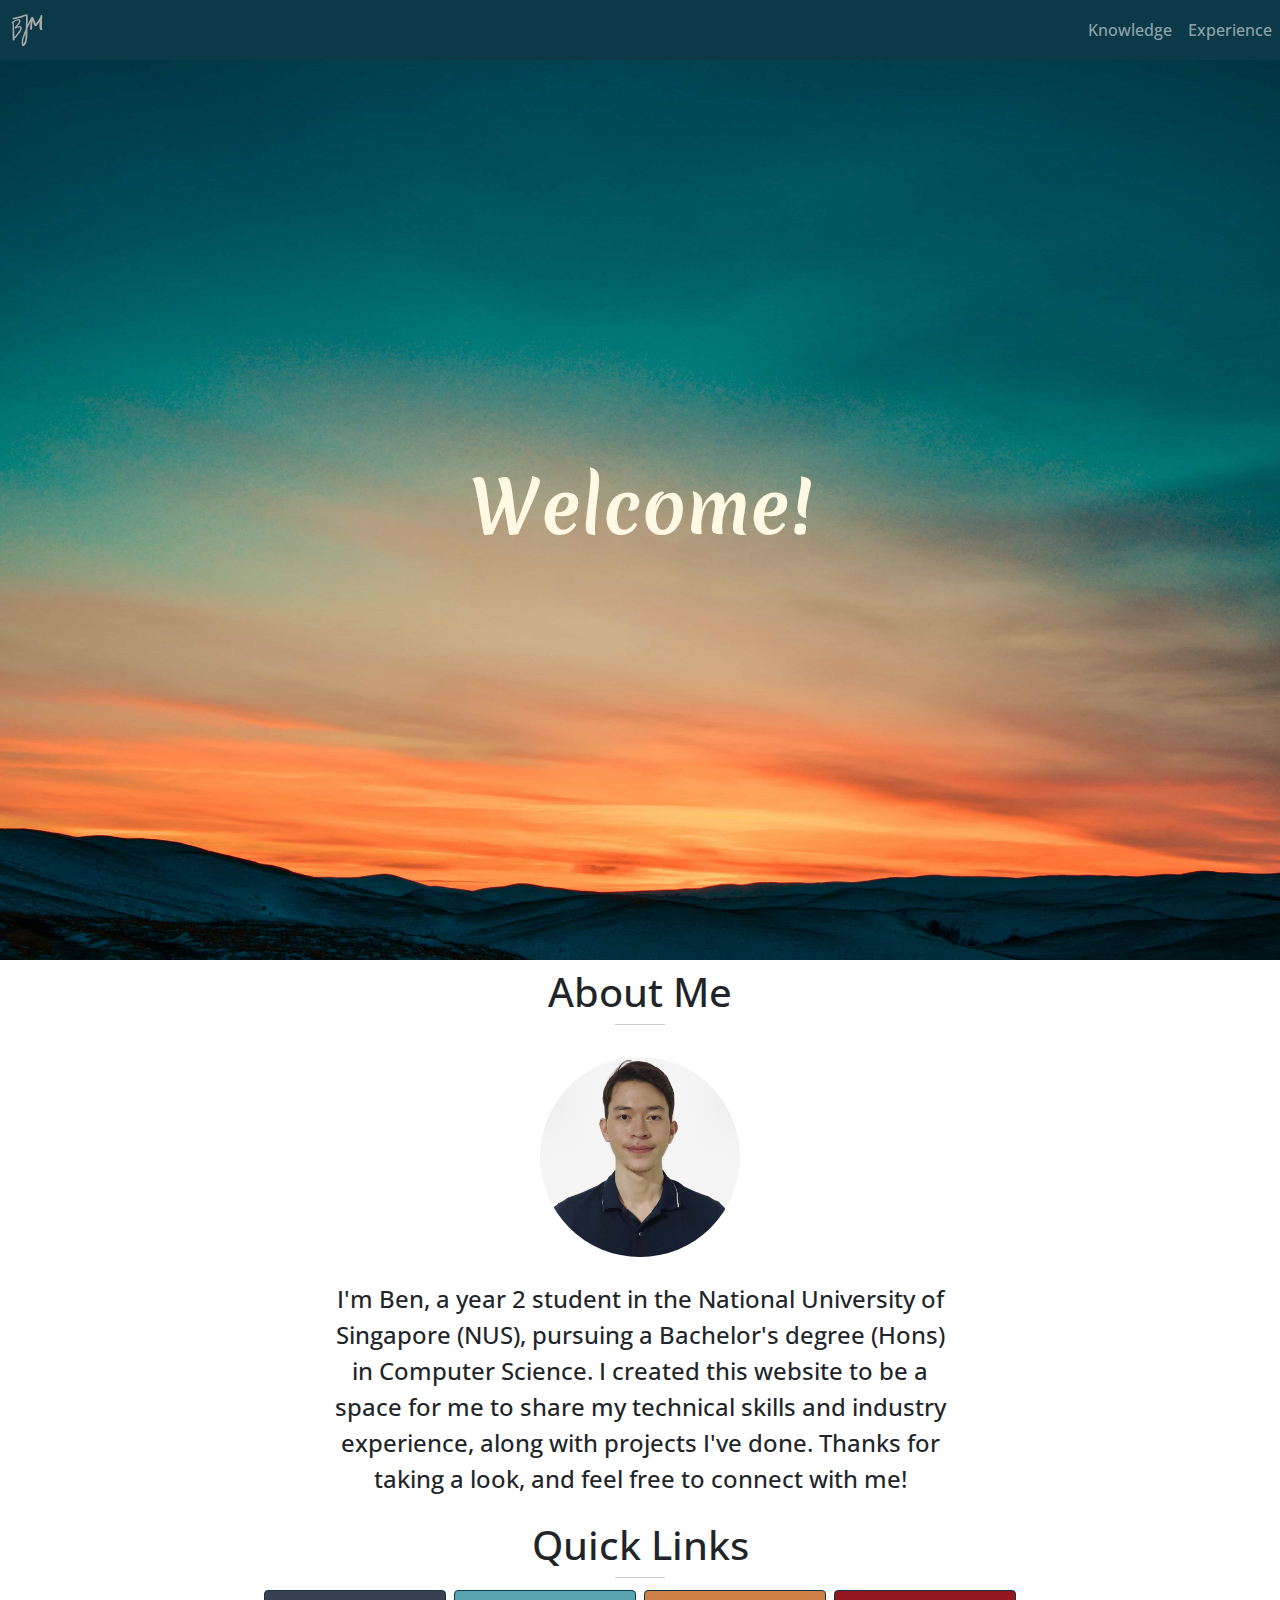
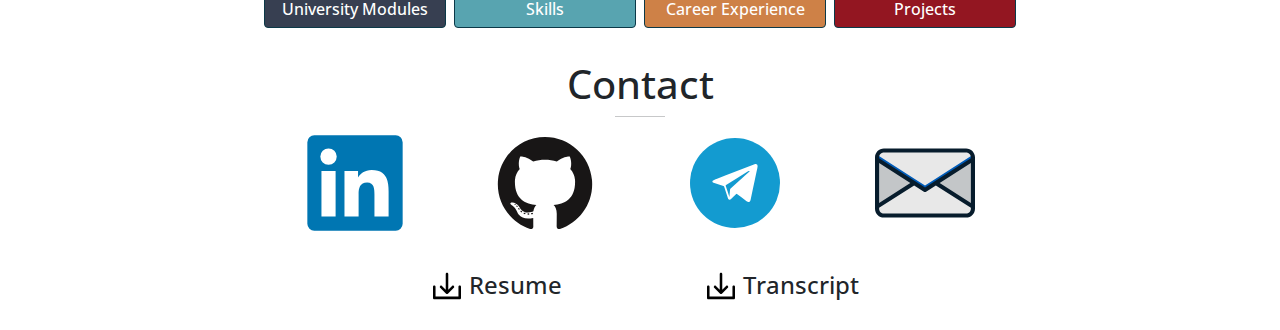
==== commit 1fe63be6: "Updates" ====
--- a/index.html
+++ b/index.html
@@ -19,6 +19,8 @@
     <meta http-equiv="X-UA-Compatible" content="IE=edge" />
     <meta name="viewport" content="width=device-width, initial-scale=1.0" />
     <title>Ben's Portfolio Website</title>
+    <meta name="author" content="Ben Joseph Murphy" />
+    <meta name="image" property="og:image" content="/homepage-thumbnail.png" />
   <link rel="icon" href="favicon.ico"><script defer src="runtime.c217356b092f03f977b6.js"></script><script defer src="52.1e3f04ad4dcc255082f7.js"></script><script defer src="760.24a365ca13cba66b0b05.js"></script><script defer src="home.55bccfc4b41905b568b4.js"></script><link href="760.css" rel="stylesheet"><link href="home.css" rel="stylesheet"></head>
   <body>
     <div id="root"><div><nav class="navbar navbar-expand-md navbar-dark bg-primary"><a href="/" class="px-2 rounded navbar-brand"><img src="[data-uri]" alt="ben murphy brand icon"/></a><button aria-controls="responsive-navbar-nav" type="button" aria-label="Toggle navigation" class="navbar-toggler collapsed"><span class="navbar-toggler-icon"></span></button><div class="justify-content-end navbar-collapse collapse" id="basic-navbar-nav"><div class="justify-content-end navbar-nav"><div class="d-flex justify-content-end nav-item"><a href="/knowledge" data-rr-ui-event-key="/knowledge" class="px-2 nav-link">Knowledge</a></div><div class="d-flex justify-content-end nav-item"><a href="/experience" data-rr-ui-event-key="/experience" class="px-2 nav-link">Experience</a></div></div></div></nav><div class="h-100"><div style="background-image:url(59c0f4b8a3cc006a6862.jpg)" class="pRMSuhh6KM10l_cToaVJ container-fluid"><div class="qbRe5nEzopXJZU72MYlk"><h1 class="w44pbPYp20YWPincSZYt" style="transform:translateY(-200px) translateZ(0)">Welcome!</h1></div></div><div class="container-fluid"><div class="hVRzAN3r9td1y17lsSKr py-2 undefined container"><div class="row"><div class="align-items-center col"><h1 class="display-6 mb-2 text-center">About Me</h1><hr class="G1sEQb6m9oGeeUfEAtK7"/></div></div></div><div class="pt-4 row"><div class="d-flex justify-content-center col"><img src="21e5ff1b25513e3d80ad.jpg" alt="portrait photo of Ben Murphy" class="R7CqzLuoCFwR6oRO8CN4"/></div></div><div class="pt-4 justify-content-center row"><div class="align-items-center col-xl-6 col-lg-7"><p class="fs-4 text-center">I&#x27;m Ben, a year 2 student in the National University of Singapore (NUS), pursuing a Bachelor&#x27;s degree (Hons) in Computer Science. I created this website to be a space for me to share my technical skills and industry experience, along with projects I&#x27;ve done. Thanks for taking a look, and feel free to connect with me!</p></div></div></div><div class="pb-4 px-4 container-fluid"><div class=" py-2 undefined container"><div class="row"><div class="align-items-center col"><h1 class="display-6 mb-2 text-center">Quick Links</h1><hr class="G1sEQb6m9oGeeUfEAtK7"/></div></div></div><div class="container"><div class="justify-content-center row"><div class="d-flex justify-content-center align-items-stretch col-12 col-sm-3 col-xl-2 gy-1 gx-2 col"><a role="button" tabindex="0" href="/knowledge?modules" style="background-color:#373F51" class="Rr9ZcGIOJCmyn16mK4u4 w-100 btn btn-primary">University Modules</a></div><div class="d-flex justify-content-center align-items-stretch col-12 col-sm-3 col-xl-2 gy-1 gx-2 col"><a role="button" tabindex="0" href="/knowledge?skills" style="background-color:#58A4B0" class="Rr9ZcGIOJCmyn16mK4u4 w-100 btn btn-primary">Skills</a></div><div class="d-flex justify-content-center align-items-stretch col-12 col-sm-3 col-xl-2 gy-1 gx-2 col"><a role="button" tabindex="0" href="/experience?careerExperience" style="background-color:#CE8147" class="Rr9ZcGIOJCmyn16mK4u4 w-100 btn btn-primary">Career Experience</a></div><div class="d-flex justify-content-center align-items-stretch col-12 col-sm-3 col-xl-2 gy-1 gx-2 col"><a role="button" tabindex="0" href="/experience?projects" style="background-color:#931621" class="Rr9ZcGIOJCmyn16mK4u4 w-100 btn btn-primary">Projects</a></div></div></div></div><div class="container"><div class=" py-2 undefined container"><div class="row"><div class="align-items-center col"><h1 class="display-6 mb-2 text-center">Contact</h1><hr class="G1sEQb6m9oGeeUfEAtK7"/></div></div></div><div class="my-2 justify-content-center row"><div class="d-flex g-0 justify-content-center align-items-center col-xl-2 col"><a href="https://www.linkedin.com/in/ben-murphyy" target="_blank" rel="noreferrer"><img src="[data-uri]" class="R1K8k8bAfkMiVHLncb9O"/></a></div><div class="d-flex g-0 justify-content-center align-items-center col-xl-2 col"><a href="https://github.com/benmurphyy" target="_blank" rel="noreferrer"><img src="[data-uri]" class="R1K8k8bAfkMiVHLncb9O"/></a></div><div class="d-flex g-0 justify-content-center align-items-center col-xl-2 col"><a href="https://t.me/murph99" target="_blank" rel="noreferrer"><img src="[data-uri]" class="R1K8k8bAfkMiVHLncb9O"/></a></div><div class="d-flex g-0 justify-content-center align-items-center col-xl-2 col"><a href="mailto:benmurphyyy99@gmail.com" target="_blank" rel="noreferrer"><img src="[data-uri]" class="R1K8k8bAfkMiVHLncb9O"/></a></div></div><div class="py-4 justify-content-center row"><div class="d-flex flex-column align-items-center col-sm-4 col-xl-3 col"><a class="N_VRJIPBVxEiU_AF7YUX" href="static/Resume_Ben_Murphy.pdf" target="_blank" rel="noreferrer" download=""><img src="[data-uri]" class="A4PAqWRWQX_EZgDmjdd5" alt="[object Object] download link"/><h4 class="text-center my-0">Resume</h4></a></div><div class="d-flex flex-column align-items-center col-sm-4 col-xl-3 col"><a class="N_VRJIPBVxEiU_AF7YUX" href="static/Transcript_Ben_Murphy.pdf" target="_blank" rel="noreferrer" download=""><img src="[data-uri]" class="A4PAqWRWQX_EZgDmjdd5" alt="[object Object] download link"/><h4 class="text-center my-0">Transcript</h4></a></div></div></div></div></div></div>
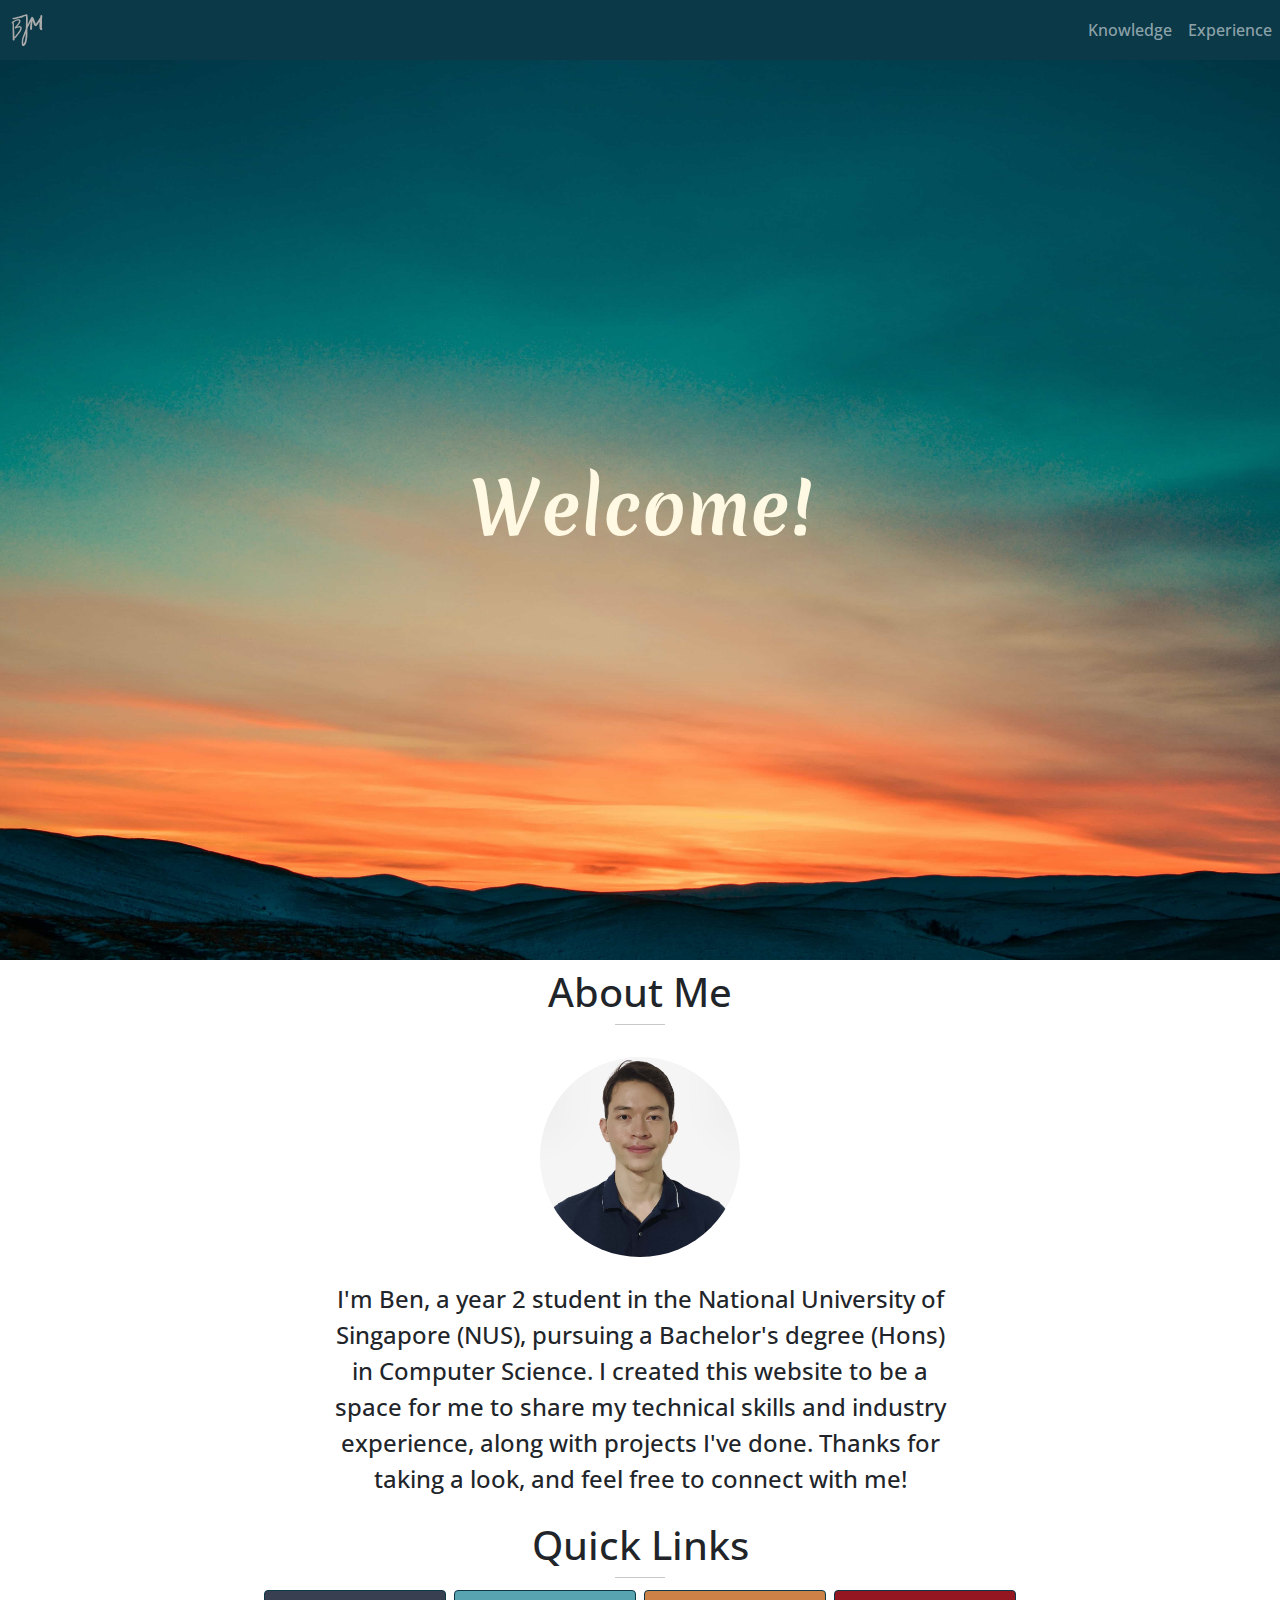
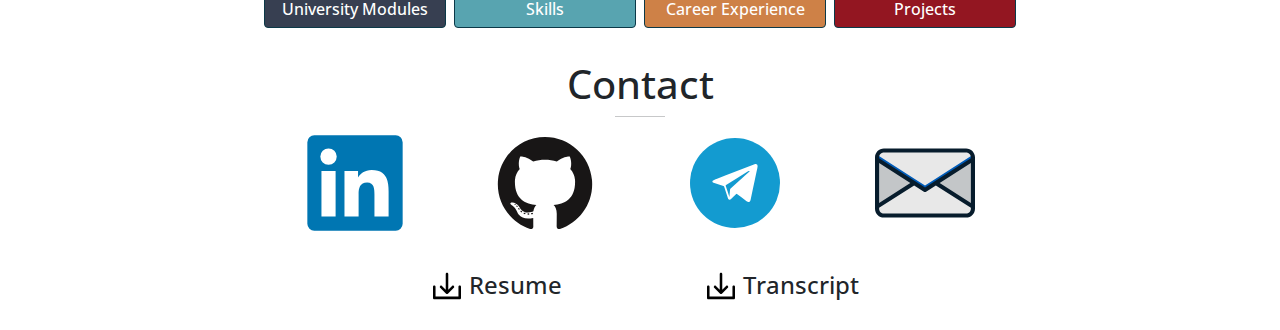
==== commit e7762678: "Updates" ====
--- a/index.html
+++ b/index.html
@@ -20,7 +20,7 @@
     <meta name="viewport" content="width=device-width, initial-scale=1.0" />
     <title>Ben's Portfolio Website</title>
     <meta name="author" content="Ben Joseph Murphy" />
-    <meta name="image" property="og:image" content="/homepage-thumbnail.png" />
+    <meta name="image" property="og:image" content="https://ibb.co/ykgD2yv" />
   <link rel="icon" href="favicon.ico"><script defer src="runtime.c217356b092f03f977b6.js"></script><script defer src="52.1e3f04ad4dcc255082f7.js"></script><script defer src="760.24a365ca13cba66b0b05.js"></script><script defer src="home.55bccfc4b41905b568b4.js"></script><link href="760.css" rel="stylesheet"><link href="home.css" rel="stylesheet"></head>
   <body>
     <div id="root"><div><nav class="navbar navbar-expand-md navbar-dark bg-primary"><a href="/" class="px-2 rounded navbar-brand"><img src="[data-uri]" alt="ben murphy brand icon"/></a><button aria-controls="responsive-navbar-nav" type="button" aria-label="Toggle navigation" class="navbar-toggler collapsed"><span class="navbar-toggler-icon"></span></button><div class="justify-content-end navbar-collapse collapse" id="basic-navbar-nav"><div class="justify-content-end navbar-nav"><div class="d-flex justify-content-end nav-item"><a href="/knowledge" data-rr-ui-event-key="/knowledge" class="px-2 nav-link">Knowledge</a></div><div class="d-flex justify-content-end nav-item"><a href="/experience" data-rr-ui-event-key="/experience" class="px-2 nav-link">Experience</a></div></div></div></nav><div class="h-100"><div style="background-image:url(59c0f4b8a3cc006a6862.jpg)" class="pRMSuhh6KM10l_cToaVJ container-fluid"><div class="qbRe5nEzopXJZU72MYlk"><h1 class="w44pbPYp20YWPincSZYt" style="transform:translateY(-200px) translateZ(0)">Welcome!</h1></div></div><div class="container-fluid"><div class="hVRzAN3r9td1y17lsSKr py-2 undefined container"><div class="row"><div class="align-items-center col"><h1 class="display-6 mb-2 text-center">About Me</h1><hr class="G1sEQb6m9oGeeUfEAtK7"/></div></div></div><div class="pt-4 row"><div class="d-flex justify-content-center col"><img src="21e5ff1b25513e3d80ad.jpg" alt="portrait photo of Ben Murphy" class="R7CqzLuoCFwR6oRO8CN4"/></div></div><div class="pt-4 justify-content-center row"><div class="align-items-center col-xl-6 col-lg-7"><p class="fs-4 text-center">I&#x27;m Ben, a year 2 student in the National University of Singapore (NUS), pursuing a Bachelor&#x27;s degree (Hons) in Computer Science. I created this website to be a space for me to share my technical skills and industry experience, along with projects I&#x27;ve done. Thanks for taking a look, and feel free to connect with me!</p></div></div></div><div class="pb-4 px-4 container-fluid"><div class=" py-2 undefined container"><div class="row"><div class="align-items-center col"><h1 class="display-6 mb-2 text-center">Quick Links</h1><hr class="G1sEQb6m9oGeeUfEAtK7"/></div></div></div><div class="container"><div class="justify-content-center row"><div class="d-flex justify-content-center align-items-stretch col-12 col-sm-3 col-xl-2 gy-1 gx-2 col"><a role="button" tabindex="0" href="/knowledge?modules" style="background-color:#373F51" class="Rr9ZcGIOJCmyn16mK4u4 w-100 btn btn-primary">University Modules</a></div><div class="d-flex justify-content-center align-items-stretch col-12 col-sm-3 col-xl-2 gy-1 gx-2 col"><a role="button" tabindex="0" href="/knowledge?skills" style="background-color:#58A4B0" class="Rr9ZcGIOJCmyn16mK4u4 w-100 btn btn-primary">Skills</a></div><div class="d-flex justify-content-center align-items-stretch col-12 col-sm-3 col-xl-2 gy-1 gx-2 col"><a role="button" tabindex="0" href="/experience?careerExperience" style="background-color:#CE8147" class="Rr9ZcGIOJCmyn16mK4u4 w-100 btn btn-primary">Career Experience</a></div><div class="d-flex justify-content-center align-items-stretch col-12 col-sm-3 col-xl-2 gy-1 gx-2 col"><a role="button" tabindex="0" href="/experience?projects" style="background-color:#931621" class="Rr9ZcGIOJCmyn16mK4u4 w-100 btn btn-primary">Projects</a></div></div></div></div><div class="container"><div class=" py-2 undefined container"><div class="row"><div class="align-items-center col"><h1 class="display-6 mb-2 text-center">Contact</h1><hr class="G1sEQb6m9oGeeUfEAtK7"/></div></div></div><div class="my-2 justify-content-center row"><div class="d-flex g-0 justify-content-center align-items-center col-xl-2 col"><a href="https://www.linkedin.com/in/ben-murphyy" target="_blank" rel="noreferrer"><img src="[data-uri]" class="R1K8k8bAfkMiVHLncb9O"/></a></div><div class="d-flex g-0 justify-content-center align-items-center col-xl-2 col"><a href="https://github.com/benmurphyy" target="_blank" rel="noreferrer"><img src="[data-uri]" class="R1K8k8bAfkMiVHLncb9O"/></a></div><div class="d-flex g-0 justify-content-center align-items-center col-xl-2 col"><a href="https://t.me/murph99" target="_blank" rel="noreferrer"><img src="[data-uri]" class="R1K8k8bAfkMiVHLncb9O"/></a></div><div class="d-flex g-0 justify-content-center align-items-center col-xl-2 col"><a href="mailto:benmurphyyy99@gmail.com" target="_blank" rel="noreferrer"><img src="[data-uri]" class="R1K8k8bAfkMiVHLncb9O"/></a></div></div><div class="py-4 justify-content-center row"><div class="d-flex flex-column align-items-center col-sm-4 col-xl-3 col"><a class="N_VRJIPBVxEiU_AF7YUX" href="static/Resume_Ben_Murphy.pdf" target="_blank" rel="noreferrer" download=""><img src="[data-uri]" class="A4PAqWRWQX_EZgDmjdd5" alt="[object Object] download link"/><h4 class="text-center my-0">Resume</h4></a></div><div class="d-flex flex-column align-items-center col-sm-4 col-xl-3 col"><a class="N_VRJIPBVxEiU_AF7YUX" href="static/Transcript_Ben_Murphy.pdf" target="_blank" rel="noreferrer" download=""><img src="[data-uri]" class="A4PAqWRWQX_EZgDmjdd5" alt="[object Object] download link"/><h4 class="text-center my-0">Transcript</h4></a></div></div></div></div></div></div>
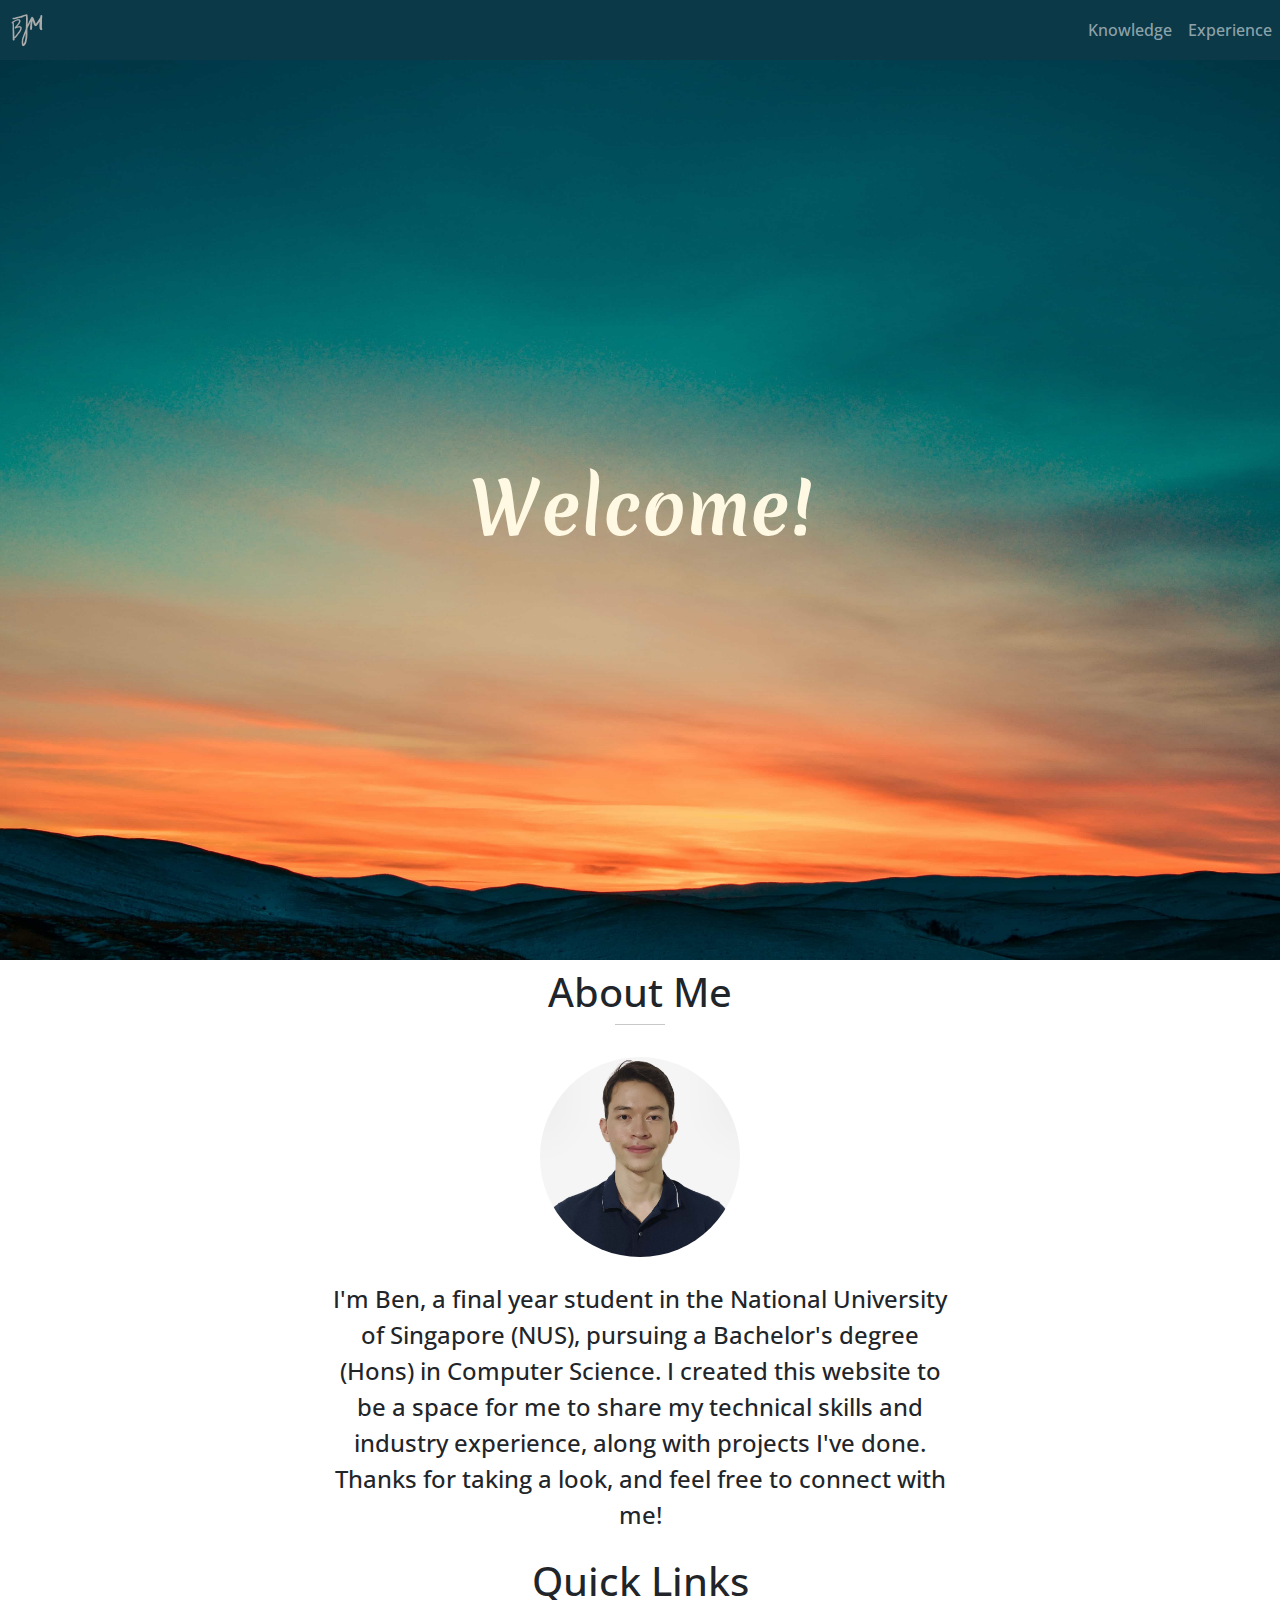
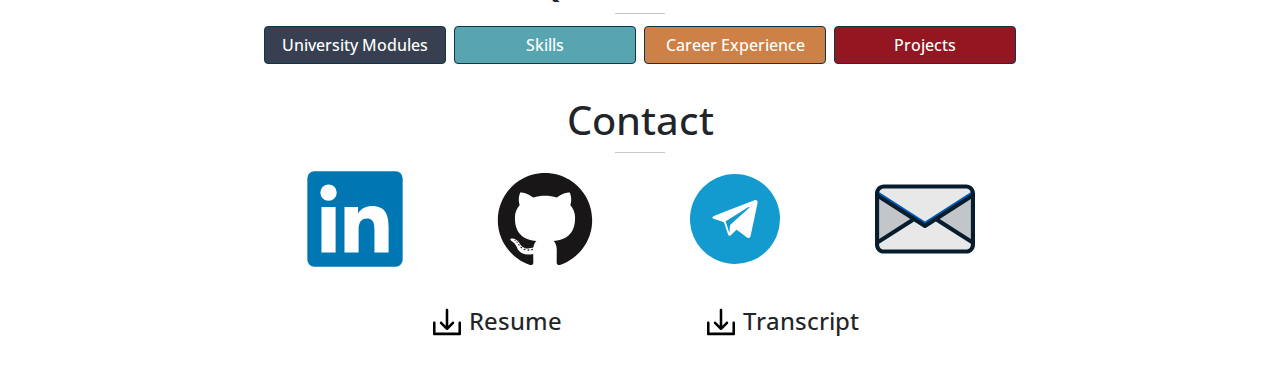
==== commit 41551d4b: "Updates" ====
--- a/index.html
+++ b/index.html
@@ -20,9 +20,13 @@
     <meta name="viewport" content="width=device-width, initial-scale=1.0" />
     <title>Ben's Portfolio Website</title>
     <meta name="author" content="Ben Joseph Murphy" />
-    <meta name="image" property="og:image" content="https://ibb.co/ykgD2yv" />
-  <link rel="icon" href="favicon.ico"><script defer src="runtime.c217356b092f03f977b6.js"></script><script defer src="52.1e3f04ad4dcc255082f7.js"></script><script defer src="760.24a365ca13cba66b0b05.js"></script><script defer src="home.55bccfc4b41905b568b4.js"></script><link href="760.css" rel="stylesheet"><link href="home.css" rel="stylesheet"></head>
+    <meta property="og:title" content="Ben's Portfolio Website" />
+    <meta
+      property="og:image"
+      content="https://i.ibb.co/T0PZy8j/homepage-thumbnail.png"
+    />
+  <link rel="icon" href="favicon.ico"><script defer src="runtime.c217356b092f03f977b6.js"></script><script defer src="52.1e3f04ad4dcc255082f7.js"></script><script defer src="760.24a365ca13cba66b0b05.js"></script><script defer src="home.65078ca89cb5e43b3155.js"></script><link href="760.css" rel="stylesheet"><link href="home.css" rel="stylesheet"></head>
   <body>
-    <div id="root"><div><nav class="navbar navbar-expand-md navbar-dark bg-primary"><a href="/" class="px-2 rounded navbar-brand"><img src="[data-uri]" alt="ben murphy brand icon"/></a><button aria-controls="responsive-navbar-nav" type="button" aria-label="Toggle navigation" class="navbar-toggler collapsed"><span class="navbar-toggler-icon"></span></button><div class="justify-content-end navbar-collapse collapse" id="basic-navbar-nav"><div class="justify-content-end navbar-nav"><div class="d-flex justify-content-end nav-item"><a href="/knowledge" data-rr-ui-event-key="/knowledge" class="px-2 nav-link">Knowledge</a></div><div class="d-flex justify-content-end nav-item"><a href="/experience" data-rr-ui-event-key="/experience" class="px-2 nav-link">Experience</a></div></div></div></nav><div class="h-100"><div style="background-image:url(59c0f4b8a3cc006a6862.jpg)" class="pRMSuhh6KM10l_cToaVJ container-fluid"><div class="qbRe5nEzopXJZU72MYlk"><h1 class="w44pbPYp20YWPincSZYt" style="transform:translateY(-200px) translateZ(0)">Welcome!</h1></div></div><div class="container-fluid"><div class="hVRzAN3r9td1y17lsSKr py-2 undefined container"><div class="row"><div class="align-items-center col"><h1 class="display-6 mb-2 text-center">About Me</h1><hr class="G1sEQb6m9oGeeUfEAtK7"/></div></div></div><div class="pt-4 row"><div class="d-flex justify-content-center col"><img src="21e5ff1b25513e3d80ad.jpg" alt="portrait photo of Ben Murphy" class="R7CqzLuoCFwR6oRO8CN4"/></div></div><div class="pt-4 justify-content-center row"><div class="align-items-center col-xl-6 col-lg-7"><p class="fs-4 text-center">I&#x27;m Ben, a year 2 student in the National University of Singapore (NUS), pursuing a Bachelor&#x27;s degree (Hons) in Computer Science. I created this website to be a space for me to share my technical skills and industry experience, along with projects I&#x27;ve done. Thanks for taking a look, and feel free to connect with me!</p></div></div></div><div class="pb-4 px-4 container-fluid"><div class=" py-2 undefined container"><div class="row"><div class="align-items-center col"><h1 class="display-6 mb-2 text-center">Quick Links</h1><hr class="G1sEQb6m9oGeeUfEAtK7"/></div></div></div><div class="container"><div class="justify-content-center row"><div class="d-flex justify-content-center align-items-stretch col-12 col-sm-3 col-xl-2 gy-1 gx-2 col"><a role="button" tabindex="0" href="/knowledge?modules" style="background-color:#373F51" class="Rr9ZcGIOJCmyn16mK4u4 w-100 btn btn-primary">University Modules</a></div><div class="d-flex justify-content-center align-items-stretch col-12 col-sm-3 col-xl-2 gy-1 gx-2 col"><a role="button" tabindex="0" href="/knowledge?skills" style="background-color:#58A4B0" class="Rr9ZcGIOJCmyn16mK4u4 w-100 btn btn-primary">Skills</a></div><div class="d-flex justify-content-center align-items-stretch col-12 col-sm-3 col-xl-2 gy-1 gx-2 col"><a role="button" tabindex="0" href="/experience?careerExperience" style="background-color:#CE8147" class="Rr9ZcGIOJCmyn16mK4u4 w-100 btn btn-primary">Career Experience</a></div><div class="d-flex justify-content-center align-items-stretch col-12 col-sm-3 col-xl-2 gy-1 gx-2 col"><a role="button" tabindex="0" href="/experience?projects" style="background-color:#931621" class="Rr9ZcGIOJCmyn16mK4u4 w-100 btn btn-primary">Projects</a></div></div></div></div><div class="container"><div class=" py-2 undefined container"><div class="row"><div class="align-items-center col"><h1 class="display-6 mb-2 text-center">Contact</h1><hr class="G1sEQb6m9oGeeUfEAtK7"/></div></div></div><div class="my-2 justify-content-center row"><div class="d-flex g-0 justify-content-center align-items-center col-xl-2 col"><a href="https://www.linkedin.com/in/ben-murphyy" target="_blank" rel="noreferrer"><img src="[data-uri]" class="R1K8k8bAfkMiVHLncb9O"/></a></div><div class="d-flex g-0 justify-content-center align-items-center col-xl-2 col"><a href="https://github.com/benmurphyy" target="_blank" rel="noreferrer"><img src="[data-uri]" class="R1K8k8bAfkMiVHLncb9O"/></a></div><div class="d-flex g-0 justify-content-center align-items-center col-xl-2 col"><a href="https://t.me/murph99" target="_blank" rel="noreferrer"><img src="[data-uri]" class="R1K8k8bAfkMiVHLncb9O"/></a></div><div class="d-flex g-0 justify-content-center align-items-center col-xl-2 col"><a href="mailto:benmurphyyy99@gmail.com" target="_blank" rel="noreferrer"><img src="[data-uri]" class="R1K8k8bAfkMiVHLncb9O"/></a></div></div><div class="py-4 justify-content-center row"><div class="d-flex flex-column align-items-center col-sm-4 col-xl-3 col"><a class="N_VRJIPBVxEiU_AF7YUX" href="static/Resume_Ben_Murphy.pdf" target="_blank" rel="noreferrer" download=""><img src="[data-uri]" class="A4PAqWRWQX_EZgDmjdd5" alt="[object Object] download link"/><h4 class="text-center my-0">Resume</h4></a></div><div class="d-flex flex-column align-items-center col-sm-4 col-xl-3 col"><a class="N_VRJIPBVxEiU_AF7YUX" href="static/Transcript_Ben_Murphy.pdf" target="_blank" rel="noreferrer" download=""><img src="[data-uri]" class="A4PAqWRWQX_EZgDmjdd5" alt="[object Object] download link"/><h4 class="text-center my-0">Transcript</h4></a></div></div></div></div></div></div>
+    <div id="root"><div><nav class="navbar navbar-expand-md navbar-dark bg-primary"><a href="/" class="px-2 rounded navbar-brand"><img src="[data-uri]" alt="ben murphy brand icon"/></a><button aria-controls="responsive-navbar-nav" type="button" aria-label="Toggle navigation" class="navbar-toggler collapsed"><span class="navbar-toggler-icon"></span></button><div class="justify-content-end navbar-collapse collapse" id="basic-navbar-nav"><div class="justify-content-end navbar-nav"><div class="d-flex justify-content-end nav-item"><a href="/knowledge" data-rr-ui-event-key="/knowledge" class="px-2 nav-link">Knowledge</a></div><div class="d-flex justify-content-end nav-item"><a href="/experience" data-rr-ui-event-key="/experience" class="px-2 nav-link">Experience</a></div></div></div></nav><div class="h-100"><div style="background-image:url(59c0f4b8a3cc006a6862.jpg)" class="pRMSuhh6KM10l_cToaVJ container-fluid"><div class="qbRe5nEzopXJZU72MYlk"><h1 class="w44pbPYp20YWPincSZYt" style="transform:translateY(-200px) translateZ(0)">Welcome!</h1></div></div><div class="container-fluid"><div class="hVRzAN3r9td1y17lsSKr py-2 undefined container"><div class="row"><div class="align-items-center col"><h1 class="display-6 mb-2 text-center">About Me</h1><hr class="G1sEQb6m9oGeeUfEAtK7"/></div></div></div><div class="pt-4 row"><div class="d-flex justify-content-center col"><img src="21e5ff1b25513e3d80ad.jpg" alt="portrait photo of Ben Murphy" class="R7CqzLuoCFwR6oRO8CN4"/></div></div><div class="pt-4 justify-content-center row"><div class="align-items-center col-xl-6 col-lg-7"><p class="fs-4 text-center">I&#x27;m Ben, a final year student in the National University of Singapore (NUS), pursuing a Bachelor&#x27;s degree (Hons) in Computer Science. I created this website to be a space for me to share my technical skills and industry experience, along with projects I&#x27;ve done. Thanks for taking a look, and feel free to connect with me!</p></div></div></div><div class="pb-4 px-4 container-fluid"><div class=" py-2 undefined container"><div class="row"><div class="align-items-center col"><h1 class="display-6 mb-2 text-center">Quick Links</h1><hr class="G1sEQb6m9oGeeUfEAtK7"/></div></div></div><div class="container"><div class="justify-content-center row"><div class="d-flex justify-content-center align-items-stretch col-12 col-sm-3 col-xl-2 gy-1 gx-2 col"><a role="button" tabindex="0" href="/knowledge?modules" style="background-color:#373F51" class="Rr9ZcGIOJCmyn16mK4u4 w-100 btn btn-primary">University Modules</a></div><div class="d-flex justify-content-center align-items-stretch col-12 col-sm-3 col-xl-2 gy-1 gx-2 col"><a role="button" tabindex="0" href="/knowledge?skills" style="background-color:#58A4B0" class="Rr9ZcGIOJCmyn16mK4u4 w-100 btn btn-primary">Skills</a></div><div class="d-flex justify-content-center align-items-stretch col-12 col-sm-3 col-xl-2 gy-1 gx-2 col"><a role="button" tabindex="0" href="/experience?careerExperience" style="background-color:#CE8147" class="Rr9ZcGIOJCmyn16mK4u4 w-100 btn btn-primary">Career Experience</a></div><div class="d-flex justify-content-center align-items-stretch col-12 col-sm-3 col-xl-2 gy-1 gx-2 col"><a role="button" tabindex="0" href="/experience?projects" style="background-color:#931621" class="Rr9ZcGIOJCmyn16mK4u4 w-100 btn btn-primary">Projects</a></div></div></div></div><div class="container"><div class=" py-2 undefined container"><div class="row"><div class="align-items-center col"><h1 class="display-6 mb-2 text-center">Contact</h1><hr class="G1sEQb6m9oGeeUfEAtK7"/></div></div></div><div class="my-2 justify-content-center row"><div class="d-flex g-0 justify-content-center align-items-center col-xl-2 col"><a href="https://www.linkedin.com/in/ben-murphyy" target="_blank" rel="noreferrer"><img src="[data-uri]" class="R1K8k8bAfkMiVHLncb9O"/></a></div><div class="d-flex g-0 justify-content-center align-items-center col-xl-2 col"><a href="https://github.com/benmurphyy" target="_blank" rel="noreferrer"><img src="[data-uri]" class="R1K8k8bAfkMiVHLncb9O"/></a></div><div class="d-flex g-0 justify-content-center align-items-center col-xl-2 col"><a href="https://t.me/murph99" target="_blank" rel="noreferrer"><img src="[data-uri]" class="R1K8k8bAfkMiVHLncb9O"/></a></div><div class="d-flex g-0 justify-content-center align-items-center col-xl-2 col"><a href="mailto:benmurphyyy99@gmail.com" target="_blank" rel="noreferrer"><img src="[data-uri]" class="R1K8k8bAfkMiVHLncb9O"/></a></div></div><div class="py-4 justify-content-center row"><div class="d-flex flex-column align-items-center col-sm-4 col-xl-3 col"><a class="N_VRJIPBVxEiU_AF7YUX" href="static/Ben Murphy Resume.pdf" target="_blank" rel="noreferrer" download=""><img src="[data-uri]" class="A4PAqWRWQX_EZgDmjdd5" alt="[object Object] download link"/><h4 class="text-center my-0">Resume</h4></a></div><div class="d-flex flex-column align-items-center col-sm-4 col-xl-3 col"><a class="N_VRJIPBVxEiU_AF7YUX" href="static/Ben Murphy Transcript.pdf" target="_blank" rel="noreferrer" download=""><img src="[data-uri]" class="A4PAqWRWQX_EZgDmjdd5" alt="[object Object] download link"/><h4 class="text-center my-0">Transcript</h4></a></div></div></div></div></div></div>
   </body>
 </html>
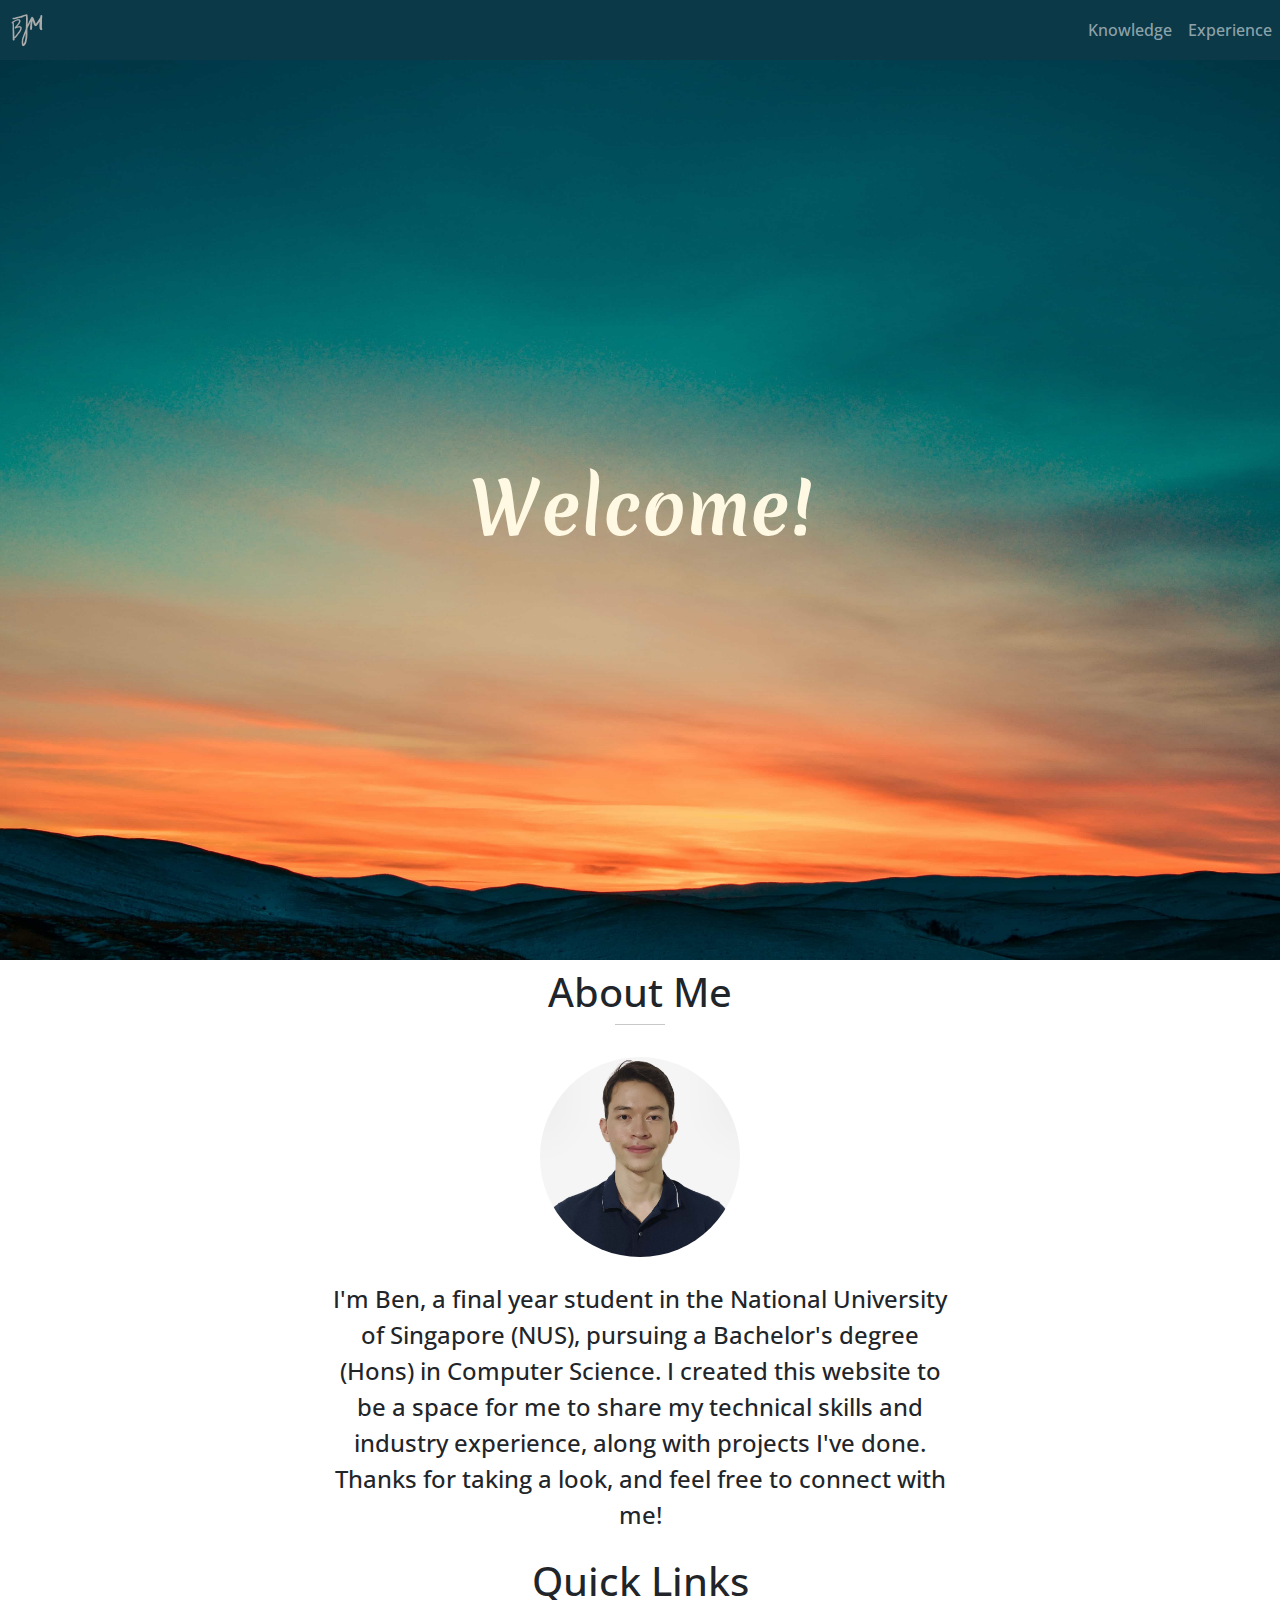
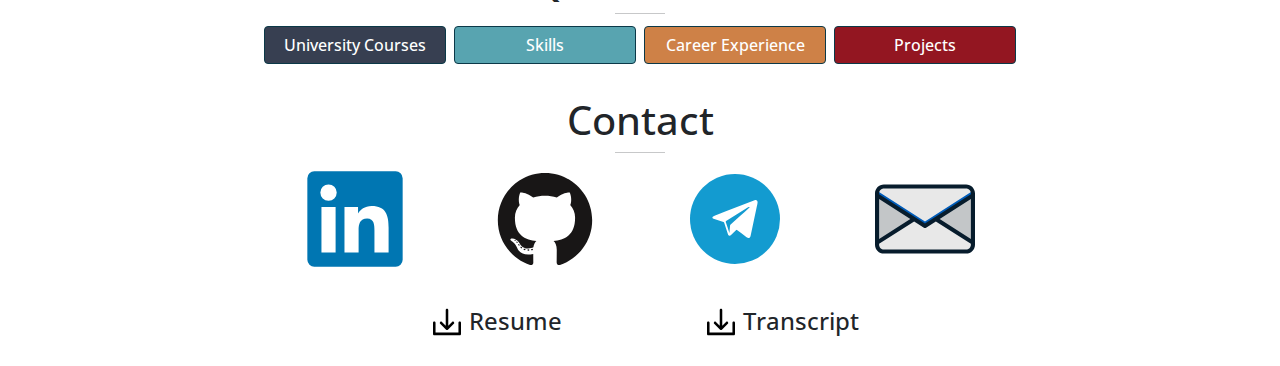
==== commit 8df33865: "Updates" ====
--- a/index.html
+++ b/index.html
@@ -25,8 +25,8 @@
       property="og:image"
       content="https://i.ibb.co/T0PZy8j/homepage-thumbnail.png"
     />
-  <link rel="icon" href="favicon.ico"><script defer src="runtime.c217356b092f03f977b6.js"></script><script defer src="52.1e3f04ad4dcc255082f7.js"></script><script defer src="760.24a365ca13cba66b0b05.js"></script><script defer src="home.65078ca89cb5e43b3155.js"></script><link href="760.css" rel="stylesheet"><link href="home.css" rel="stylesheet"></head>
+  <link rel="icon" href="favicon.ico"><script defer src="runtime.c217356b092f03f977b6.js"></script><script defer src="52.1e3f04ad4dcc255082f7.js"></script><script defer src="760.635f53fd131ebb5e5e79.js"></script><script defer src="home.65078ca89cb5e43b3155.js"></script><link href="760.css" rel="stylesheet"><link href="home.css" rel="stylesheet"></head>
   <body>
-    <div id="root"><div><nav class="navbar navbar-expand-md navbar-dark bg-primary"><a href="/" class="px-2 rounded navbar-brand"><img src="[data-uri]" alt="ben murphy brand icon"/></a><button aria-controls="responsive-navbar-nav" type="button" aria-label="Toggle navigation" class="navbar-toggler collapsed"><span class="navbar-toggler-icon"></span></button><div class="justify-content-end navbar-collapse collapse" id="basic-navbar-nav"><div class="justify-content-end navbar-nav"><div class="d-flex justify-content-end nav-item"><a href="/knowledge" data-rr-ui-event-key="/knowledge" class="px-2 nav-link">Knowledge</a></div><div class="d-flex justify-content-end nav-item"><a href="/experience" data-rr-ui-event-key="/experience" class="px-2 nav-link">Experience</a></div></div></div></nav><div class="h-100"><div style="background-image:url(59c0f4b8a3cc006a6862.jpg)" class="pRMSuhh6KM10l_cToaVJ container-fluid"><div class="qbRe5nEzopXJZU72MYlk"><h1 class="w44pbPYp20YWPincSZYt" style="transform:translateY(-200px) translateZ(0)">Welcome!</h1></div></div><div class="container-fluid"><div class="hVRzAN3r9td1y17lsSKr py-2 undefined container"><div class="row"><div class="align-items-center col"><h1 class="display-6 mb-2 text-center">About Me</h1><hr class="G1sEQb6m9oGeeUfEAtK7"/></div></div></div><div class="pt-4 row"><div class="d-flex justify-content-center col"><img src="21e5ff1b25513e3d80ad.jpg" alt="portrait photo of Ben Murphy" class="R7CqzLuoCFwR6oRO8CN4"/></div></div><div class="pt-4 justify-content-center row"><div class="align-items-center col-xl-6 col-lg-7"><p class="fs-4 text-center">I&#x27;m Ben, a final year student in the National University of Singapore (NUS), pursuing a Bachelor&#x27;s degree (Hons) in Computer Science. I created this website to be a space for me to share my technical skills and industry experience, along with projects I&#x27;ve done. Thanks for taking a look, and feel free to connect with me!</p></div></div></div><div class="pb-4 px-4 container-fluid"><div class=" py-2 undefined container"><div class="row"><div class="align-items-center col"><h1 class="display-6 mb-2 text-center">Quick Links</h1><hr class="G1sEQb6m9oGeeUfEAtK7"/></div></div></div><div class="container"><div class="justify-content-center row"><div class="d-flex justify-content-center align-items-stretch col-12 col-sm-3 col-xl-2 gy-1 gx-2 col"><a role="button" tabindex="0" href="/knowledge?modules" style="background-color:#373F51" class="Rr9ZcGIOJCmyn16mK4u4 w-100 btn btn-primary">University Modules</a></div><div class="d-flex justify-content-center align-items-stretch col-12 col-sm-3 col-xl-2 gy-1 gx-2 col"><a role="button" tabindex="0" href="/knowledge?skills" style="background-color:#58A4B0" class="Rr9ZcGIOJCmyn16mK4u4 w-100 btn btn-primary">Skills</a></div><div class="d-flex justify-content-center align-items-stretch col-12 col-sm-3 col-xl-2 gy-1 gx-2 col"><a role="button" tabindex="0" href="/experience?careerExperience" style="background-color:#CE8147" class="Rr9ZcGIOJCmyn16mK4u4 w-100 btn btn-primary">Career Experience</a></div><div class="d-flex justify-content-center align-items-stretch col-12 col-sm-3 col-xl-2 gy-1 gx-2 col"><a role="button" tabindex="0" href="/experience?projects" style="background-color:#931621" class="Rr9ZcGIOJCmyn16mK4u4 w-100 btn btn-primary">Projects</a></div></div></div></div><div class="container"><div class=" py-2 undefined container"><div class="row"><div class="align-items-center col"><h1 class="display-6 mb-2 text-center">Contact</h1><hr class="G1sEQb6m9oGeeUfEAtK7"/></div></div></div><div class="my-2 justify-content-center row"><div class="d-flex g-0 justify-content-center align-items-center col-xl-2 col"><a href="https://www.linkedin.com/in/ben-murphyy" target="_blank" rel="noreferrer"><img src="[data-uri]" class="R1K8k8bAfkMiVHLncb9O"/></a></div><div class="d-flex g-0 justify-content-center align-items-center col-xl-2 col"><a href="https://github.com/benmurphyy" target="_blank" rel="noreferrer"><img src="[data-uri]" class="R1K8k8bAfkMiVHLncb9O"/></a></div><div class="d-flex g-0 justify-content-center align-items-center col-xl-2 col"><a href="https://t.me/murph99" target="_blank" rel="noreferrer"><img src="[data-uri]" class="R1K8k8bAfkMiVHLncb9O"/></a></div><div class="d-flex g-0 justify-content-center align-items-center col-xl-2 col"><a href="mailto:benmurphyyy99@gmail.com" target="_blank" rel="noreferrer"><img src="[data-uri]" class="R1K8k8bAfkMiVHLncb9O"/></a></div></div><div class="py-4 justify-content-center row"><div class="d-flex flex-column align-items-center col-sm-4 col-xl-3 col"><a class="N_VRJIPBVxEiU_AF7YUX" href="static/Ben Murphy Resume.pdf" target="_blank" rel="noreferrer" download=""><img src="[data-uri]" class="A4PAqWRWQX_EZgDmjdd5" alt="[object Object] download link"/><h4 class="text-center my-0">Resume</h4></a></div><div class="d-flex flex-column align-items-center col-sm-4 col-xl-3 col"><a class="N_VRJIPBVxEiU_AF7YUX" href="static/Ben Murphy Transcript.pdf" target="_blank" rel="noreferrer" download=""><img src="[data-uri]" class="A4PAqWRWQX_EZgDmjdd5" alt="[object Object] download link"/><h4 class="text-center my-0">Transcript</h4></a></div></div></div></div></div></div>
+    <div id="root"><div><nav class="navbar navbar-expand-md navbar-dark bg-primary"><a href="/" class="px-2 rounded navbar-brand"><img src="[data-uri]" alt="ben murphy brand icon"/></a><button aria-controls="responsive-navbar-nav" type="button" aria-label="Toggle navigation" class="navbar-toggler collapsed"><span class="navbar-toggler-icon"></span></button><div class="justify-content-end navbar-collapse collapse" id="basic-navbar-nav"><div class="justify-content-end navbar-nav"><div class="d-flex justify-content-end nav-item"><a href="/knowledge" data-rr-ui-event-key="/knowledge" class="px-2 nav-link">Knowledge</a></div><div class="d-flex justify-content-end nav-item"><a href="/experience" data-rr-ui-event-key="/experience" class="px-2 nav-link">Experience</a></div></div></div></nav><div class="h-100"><div style="background-image:url(59c0f4b8a3cc006a6862.jpg)" class="pRMSuhh6KM10l_cToaVJ container-fluid"><div class="qbRe5nEzopXJZU72MYlk"><h1 class="w44pbPYp20YWPincSZYt" style="transform:translateY(-200px) translateZ(0)">Welcome!</h1></div></div><div class="container-fluid"><div class="hVRzAN3r9td1y17lsSKr py-2 undefined container"><div class="row"><div class="align-items-center col"><h1 class="display-6 mb-2 text-center">About Me</h1><hr class="G1sEQb6m9oGeeUfEAtK7"/></div></div></div><div class="pt-4 row"><div class="d-flex justify-content-center col"><img src="21e5ff1b25513e3d80ad.jpg" alt="portrait photo of Ben Murphy" class="R7CqzLuoCFwR6oRO8CN4"/></div></div><div class="pt-4 justify-content-center row"><div class="align-items-center col-xl-6 col-lg-7"><p class="fs-4 text-center">I&#x27;m Ben, a final year student in the National University of Singapore (NUS), pursuing a Bachelor&#x27;s degree (Hons) in Computer Science. I created this website to be a space for me to share my technical skills and industry experience, along with projects I&#x27;ve done. Thanks for taking a look, and feel free to connect with me!</p></div></div></div><div class="pb-4 px-4 container-fluid"><div class=" py-2 undefined container"><div class="row"><div class="align-items-center col"><h1 class="display-6 mb-2 text-center">Quick Links</h1><hr class="G1sEQb6m9oGeeUfEAtK7"/></div></div></div><div class="container"><div class="justify-content-center row"><div class="d-flex justify-content-center align-items-stretch col-12 col-sm-3 col-xl-2 gy-1 gx-2 col"><a role="button" tabindex="0" href="/knowledge?modules" style="background-color:#373F51" class="Rr9ZcGIOJCmyn16mK4u4 w-100 btn btn-primary">University Courses</a></div><div class="d-flex justify-content-center align-items-stretch col-12 col-sm-3 col-xl-2 gy-1 gx-2 col"><a role="button" tabindex="0" href="/knowledge?skills" style="background-color:#58A4B0" class="Rr9ZcGIOJCmyn16mK4u4 w-100 btn btn-primary">Skills</a></div><div class="d-flex justify-content-center align-items-stretch col-12 col-sm-3 col-xl-2 gy-1 gx-2 col"><a role="button" tabindex="0" href="/experience?careerExperience" style="background-color:#CE8147" class="Rr9ZcGIOJCmyn16mK4u4 w-100 btn btn-primary">Career Experience</a></div><div class="d-flex justify-content-center align-items-stretch col-12 col-sm-3 col-xl-2 gy-1 gx-2 col"><a role="button" tabindex="0" href="/experience?projects" style="background-color:#931621" class="Rr9ZcGIOJCmyn16mK4u4 w-100 btn btn-primary">Projects</a></div></div></div></div><div class="container"><div class=" py-2 undefined container"><div class="row"><div class="align-items-center col"><h1 class="display-6 mb-2 text-center">Contact</h1><hr class="G1sEQb6m9oGeeUfEAtK7"/></div></div></div><div class="my-2 justify-content-center row"><div class="d-flex g-0 justify-content-center align-items-center col-xl-2 col"><a href="https://www.linkedin.com/in/ben-murphyy" target="_blank" rel="noreferrer"><img src="[data-uri]" class="R1K8k8bAfkMiVHLncb9O"/></a></div><div class="d-flex g-0 justify-content-center align-items-center col-xl-2 col"><a href="https://github.com/benmurphyy" target="_blank" rel="noreferrer"><img src="[data-uri]" class="R1K8k8bAfkMiVHLncb9O"/></a></div><div class="d-flex g-0 justify-content-center align-items-center col-xl-2 col"><a href="https://t.me/murph99" target="_blank" rel="noreferrer"><img src="[data-uri]" class="R1K8k8bAfkMiVHLncb9O"/></a></div><div class="d-flex g-0 justify-content-center align-items-center col-xl-2 col"><a href="mailto:benmurphyyy99@gmail.com" target="_blank" rel="noreferrer"><img src="[data-uri]" class="R1K8k8bAfkMiVHLncb9O"/></a></div></div><div class="py-4 justify-content-center row"><div class="d-flex flex-column align-items-center col-sm-4 col-xl-3 col"><a class="N_VRJIPBVxEiU_AF7YUX" href="static/Ben Murphy Resume.pdf" target="_blank" rel="noreferrer" download=""><img src="[data-uri]" class="A4PAqWRWQX_EZgDmjdd5" alt="[object Object] download link"/><h4 class="text-center my-0">Resume</h4></a></div><div class="d-flex flex-column align-items-center col-sm-4 col-xl-3 col"><a class="N_VRJIPBVxEiU_AF7YUX" href="static/Ben Murphy Transcript.pdf" target="_blank" rel="noreferrer" download=""><img src="[data-uri]" class="A4PAqWRWQX_EZgDmjdd5" alt="[object Object] download link"/><h4 class="text-center my-0">Transcript</h4></a></div></div></div></div></div></div>
   </body>
 </html>
